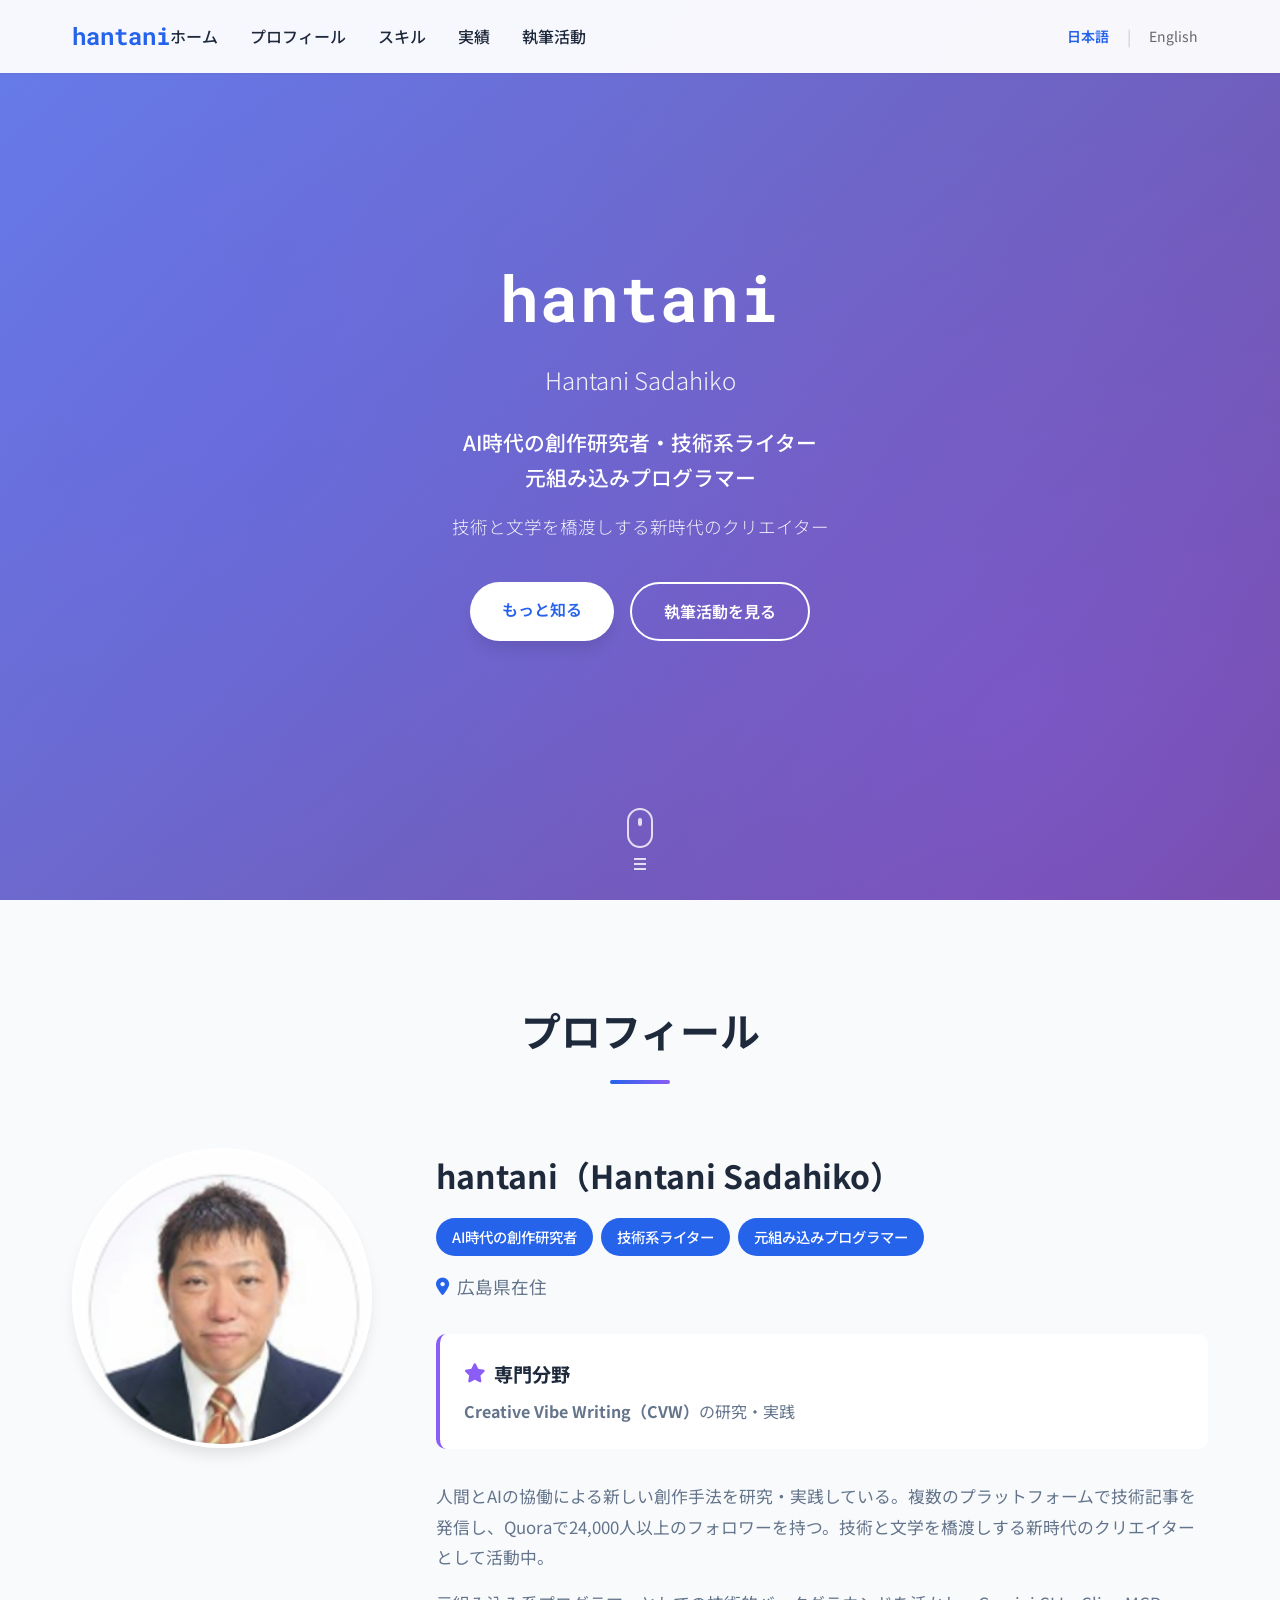
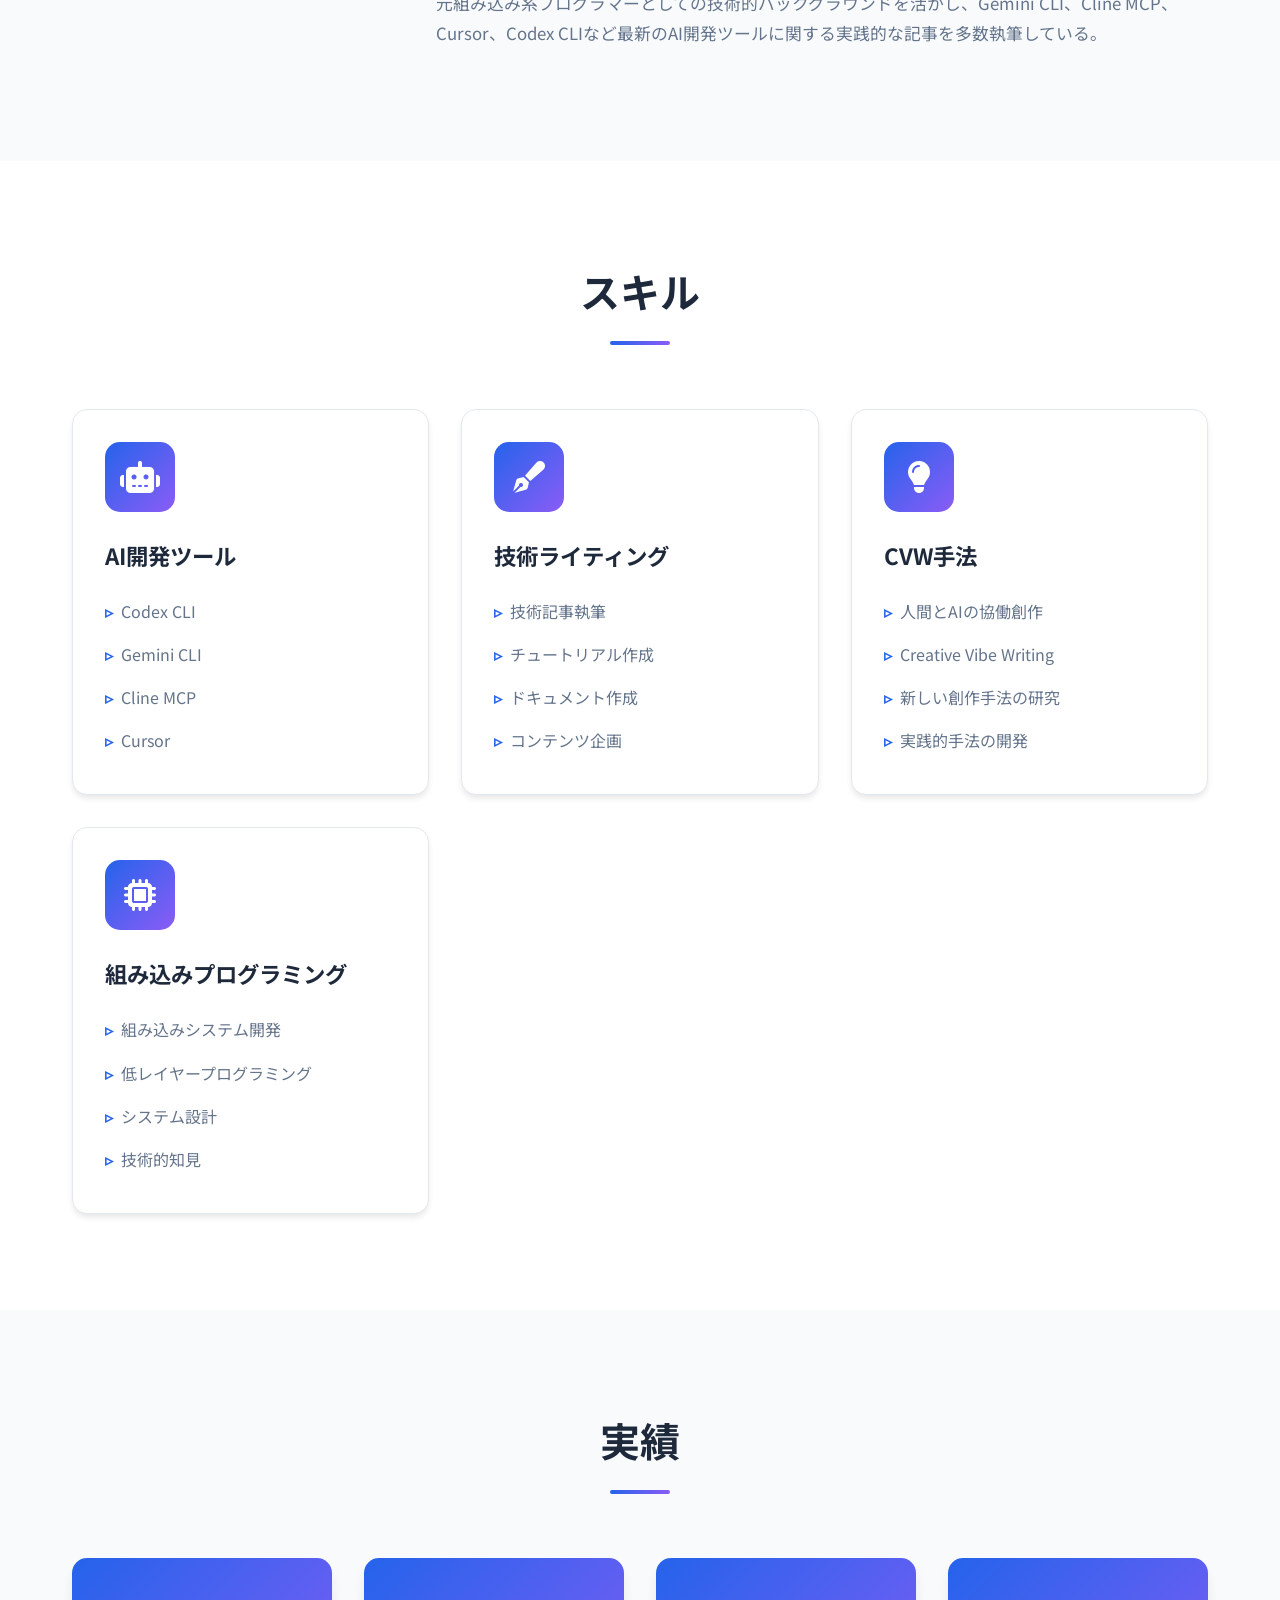
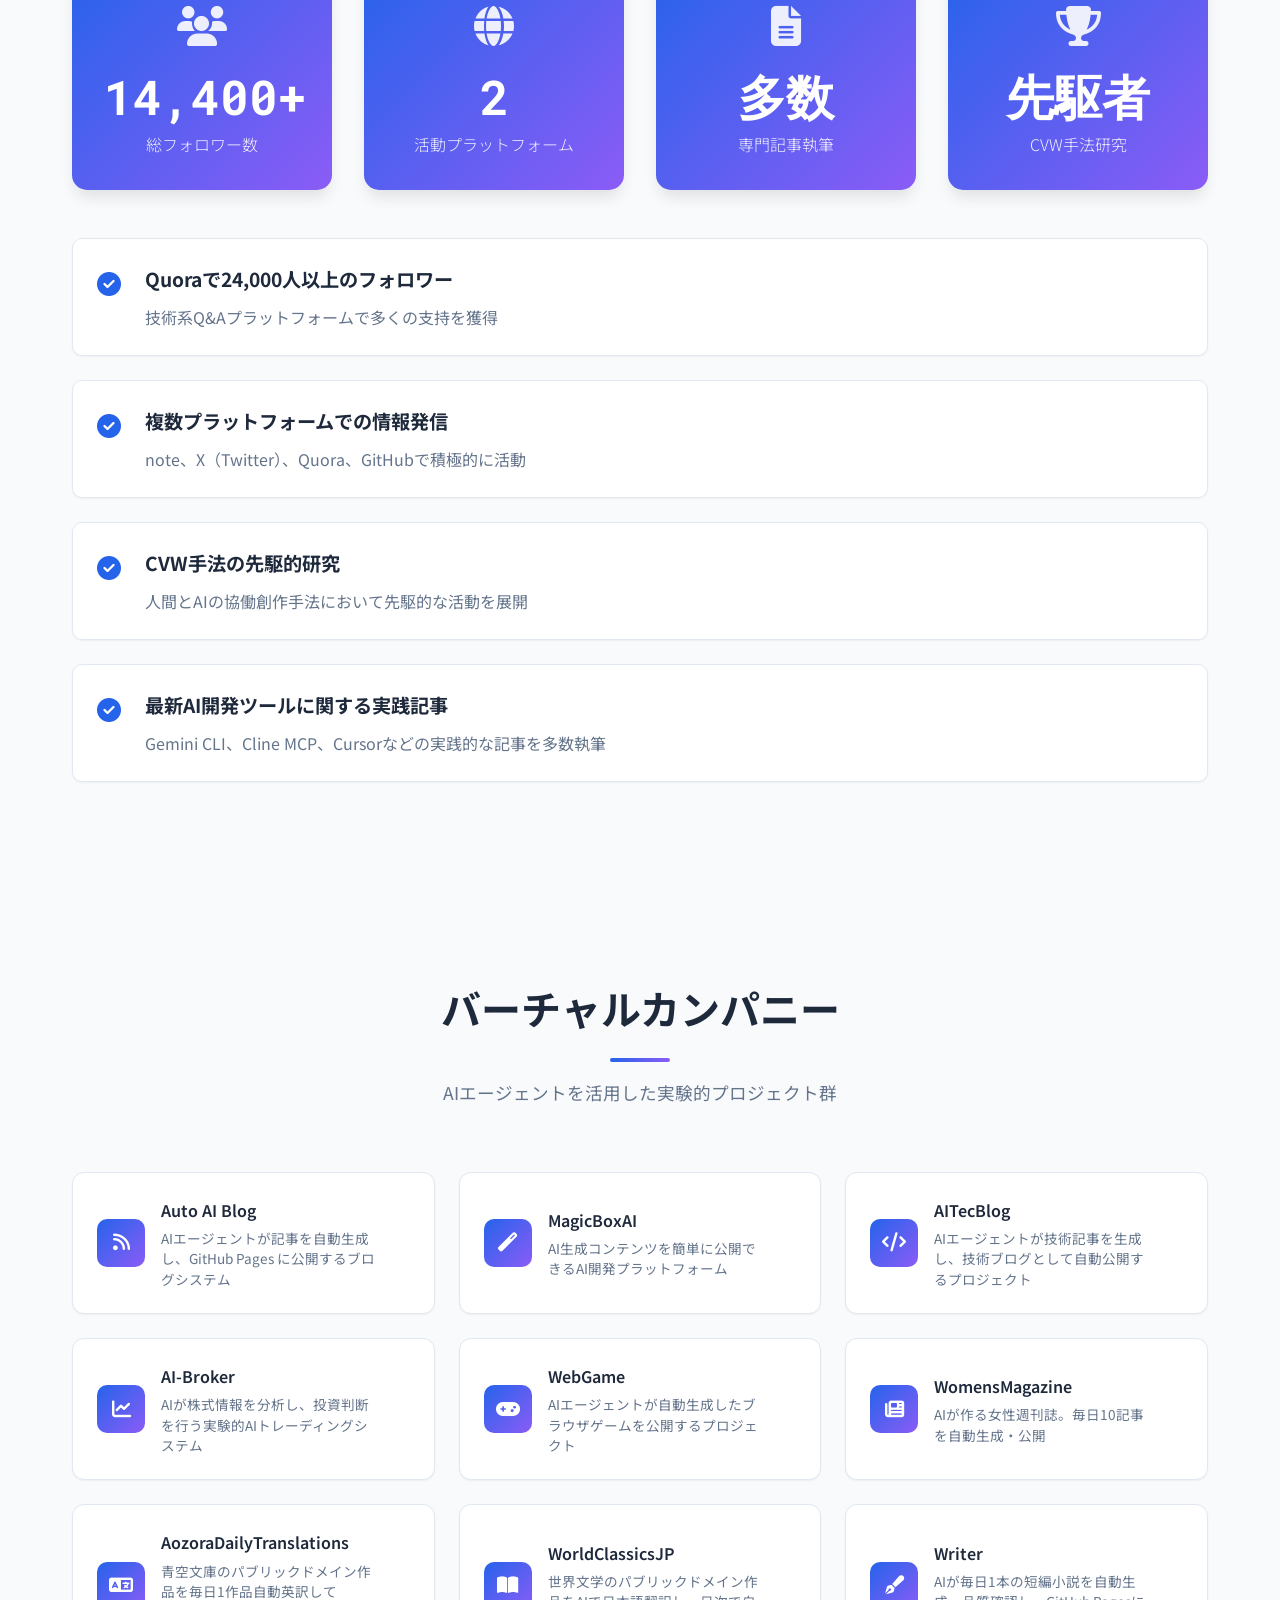
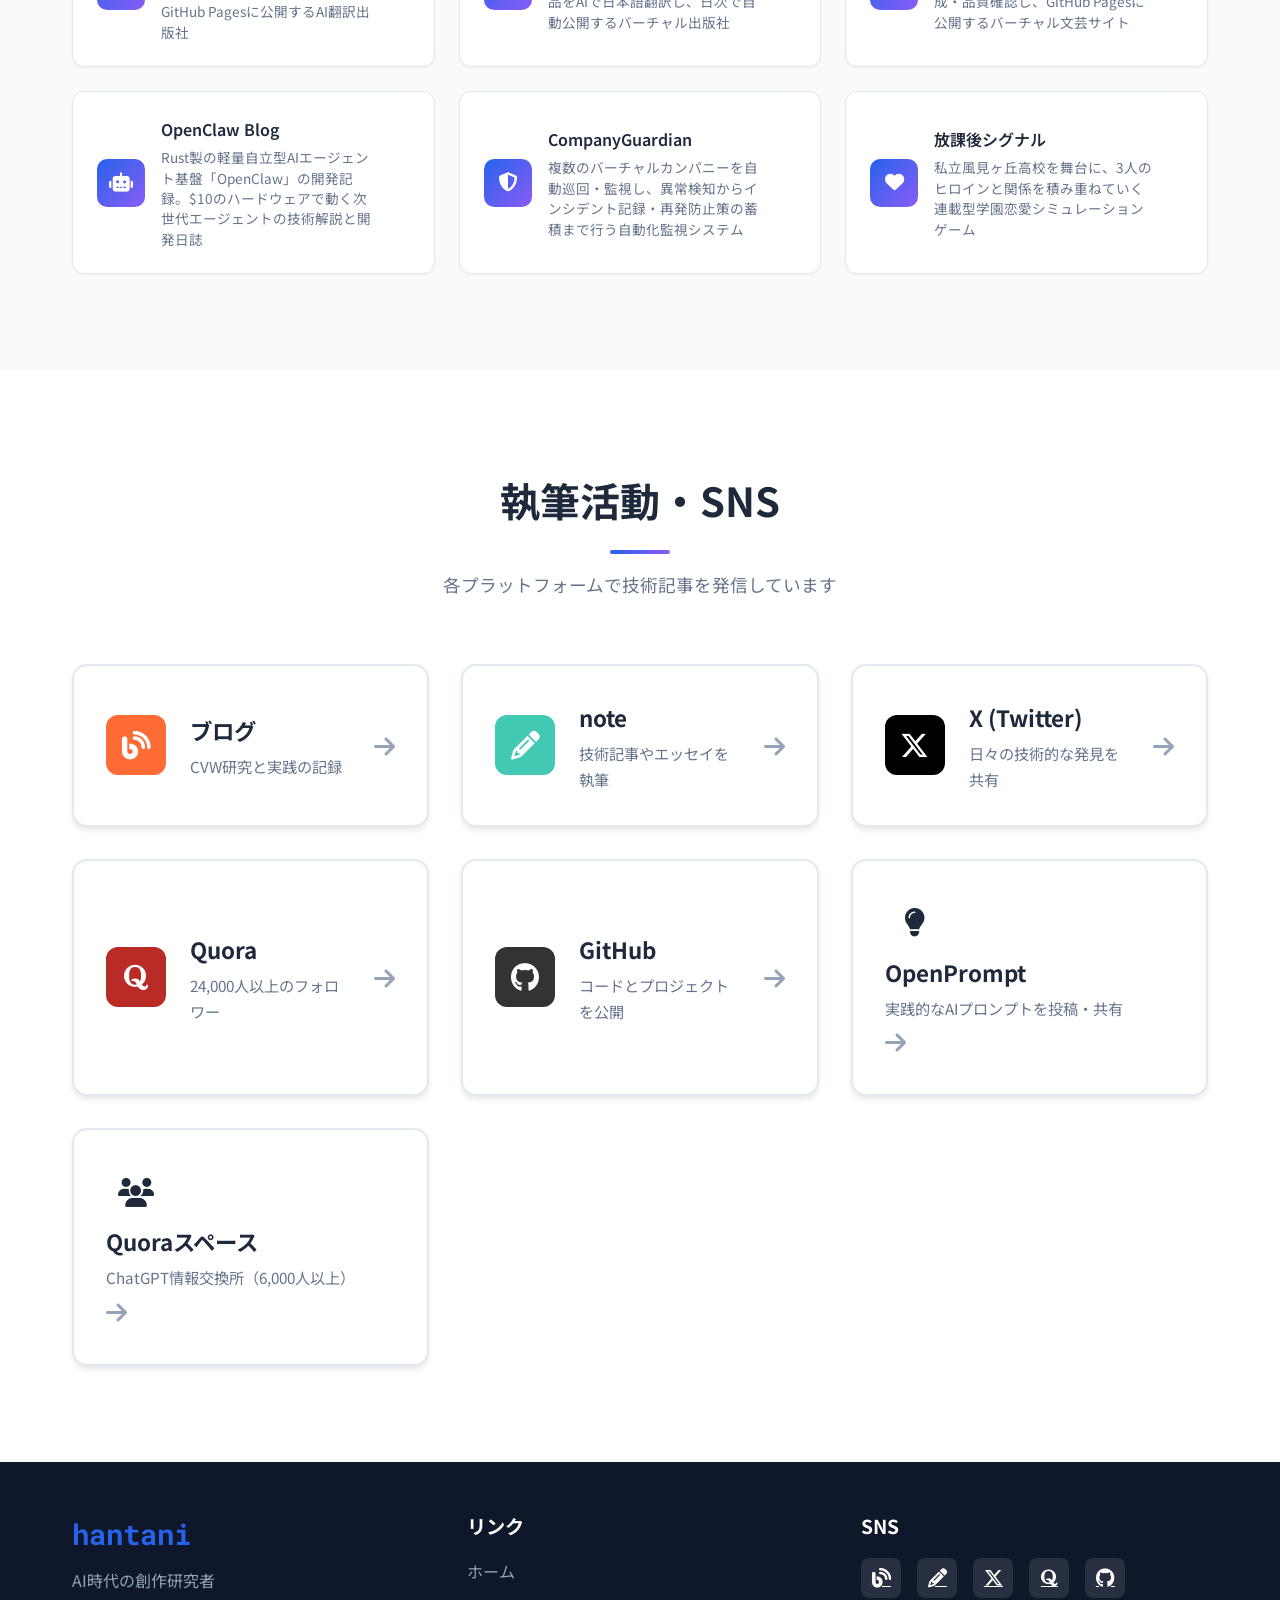
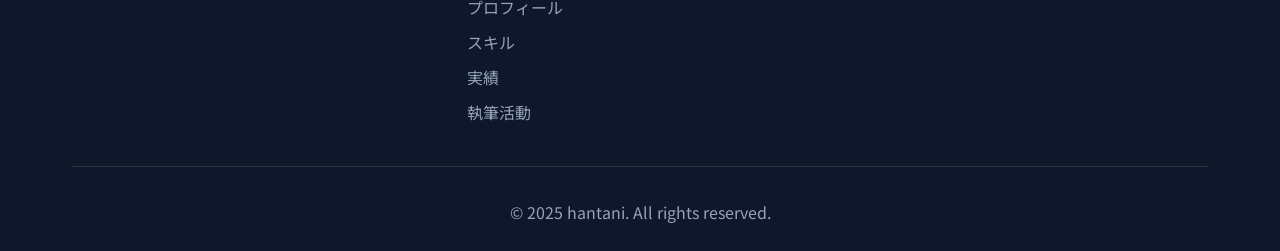
==== index.html @ d10a79e0 "Fix datingSim card: correct title and description to 放課後シグナル - タイトルを「バーチャルカンパニー」→「放課後シグナル」に修正 - 説明文を" ====
<!DOCTYPE html>
<html lang="ja">
<head>
    <meta charset="UTF-8">
    <meta name="viewport" content="width=device-width, initial-scale=1.0">
    <title>hantani - AI時代の創作研究者ポートフォリオ</title>
    <meta name="description" content="AI時代の創作研究者・技術系ライター・元組み込みプログラマーのポートフォリオサイト。CVW（Creative Vibe Writing）研究の先駆者。">
    
    <!-- Google Fonts -->
    <link href="https://fonts.googleapis.com/css2?family=Noto+Sans+JP:wght@300;400;500;600;700&family=Roboto+Mono:wght@400;500&display=swap" rel="stylesheet">
    
    <!-- Font Awesome -->
    <link rel="stylesheet" href="https://cdn.jsdelivr.net/npm/@fortawesome/fontawesome-free@6.4.0/css/all.min.css">

    <!-- Language alternates for SEO -->
    <link rel="alternate" hreflang="ja" href="https://garyohosu.github.io/portfolio/?lang=ja">
    <link rel="alternate" hreflang="en" href="https://garyohosu.github.io/portfolio/?lang=en">
    <link rel="alternate" hreflang="x-default" href="https://garyohosu.github.io/portfolio/">

    <!-- Open Graph tags (will be updated by JavaScript) -->
    <meta property="og:title" content="hantani - AI時代の創作研究者">
    <meta property="og:description" content="AI時代の創作研究者・技術系ライター">
    <meta property="og:type" content="website">
    <meta property="og:url" content="https://garyohosu.github.io/portfolio/">
    <meta property="og:image" content="https://garyohosu.github.io/portfolio/og-image.jpg">

    <!-- Custom CSS -->
    <link rel="stylesheet" href="css/style.css">
</head>
<body>
    <!-- Navigation -->
    <nav id="navbar">
        <div class="container">
            <div class="nav-brand">hantani</div>
            <ul class="nav-menu">
                <li><a href="#home" class="nav-link" data-i18n="nav_home">ホーム</a></li>
                <li><a href="#about" class="nav-link" data-i18n="nav_about">プロフィール</a></li>
                <li><a href="#skills" class="nav-link" data-i18n="nav_skills">スキル</a></li>
                <li><a href="#achievements" class="nav-link" data-i18n="nav_achievements">実績</a></li>
                <li><a href="#social" class="nav-link" data-i18n="nav_social">執筆活動</a></li>
            </ul>
            <!-- Language Toggle -->
            <div class="lang-toggle">
                <button class="lang-btn active" data-lang="ja">日本語</button>
                <span class="lang-separator">|</span>
                <button class="lang-btn" data-lang="en">English</button>
            </div>
            <div class="hamburger">
                <span></span>
                <span></span>
                <span></span>
            </div>
        </div>
    </nav>

    <!-- Hero Section -->
    <section id="home" class="hero">
        <div class="hero-background"></div>
        <div class="container">
            <div class="hero-content">
                <h1 class="hero-title">
                    <span class="hero-name">hantani</span>
                    <span class="hero-subtitle">Hantani Sadahiko</span>
                </h1>
                <p class="hero-description" data-i18n="hero_description">
                    AI時代の創作研究者・技術系ライター<br>
                    元組み込みプログラマー
                </p>
                <div class="hero-tagline" data-i18n="hero_tagline">
                    技術と文学を橋渡しする新時代のクリエイター
                </div>
                <div class="hero-cta">
                    <a href="#about" class="btn btn-primary" data-i18n="hero_btn_primary">もっと知る</a>
                    <a href="#social" class="btn btn-secondary" data-i18n="hero_btn_secondary">執筆活動を見る</a>
                </div>
            </div>
        </div>
        <div class="scroll-indicator">
            <div class="mouse">
                <div class="wheel"></div>
            </div>
            <div class="arrow">
                <span></span>
                <span></span>
                <span></span>
            </div>
        </div>
    </section>

    <!-- Stats Section - English Version Only -->
    <section id="stats" class="stats" data-lang-only="en" style="display: none;">
        <div class="container">
            <div class="stats-grid">
                <div class="stat-box">
                    <div class="stat-icon"><i class="fab fa-quora"></i></div>
                    <div class="stat-number">24,000+</div>
                    <div class="stat-label">Quora Followers</div>
                </div>
                <div class="stat-box">
                    <div class="stat-icon"><i class="fas fa-eye"></i></div>
                    <div class="stat-number">10M+</div>
                    <div class="stat-label">Total Views</div>
                </div>
                <div class="stat-box">
                    <div class="stat-icon"><i class="fas fa-thumbs-up"></i></div>
                    <div class="stat-number">60,000+</div>
                    <div class="stat-label">Total Upvotes</div>
                </div>
                <div class="stat-box">
                    <div class="stat-icon"><i class="fas fa-trophy"></i></div>
                    <div class="stat-number">2.3M</div>
                    <div class="stat-label">Top Answer Views</div>
                </div>
            </div>
        </div>
    </section>

    <!-- About Section -->
    <section id="about" class="about">
        <div class="container">
            <div class="section-header">
                <h2 class="section-title" data-i18n="about_title">プロフィール</h2>
                <div class="section-divider"></div>
            </div>
            <div class="about-content">
                <div class="about-image">
                    <img src="hantani.png" alt="hantani プロフィール画像" class="profile-image">
                </div>
                <div class="about-text">
                    <h3 class="about-name">hantani（Hantani Sadahiko）</h3>
                    <div class="about-role">
                        <span class="role-tag" data-i18n="about_role1">AI時代の創作研究者</span>
                        <span class="role-tag" data-i18n="about_role2">技術系ライター</span>
                        <span class="role-tag" data-i18n="about_role3">元組み込みプログラマー</span>
                    </div>
                    <div class="about-location">
                        <i class="fas fa-map-marker-alt"></i>
                        <span data-i18n="about_location">広島県在住</span>
                    </div>
                    <div class="about-specialty">
                        <h4><i class="fas fa-star"></i> <span data-i18n="about_specialty_title">専門分野</span></h4>
                        <p data-i18n="about_specialty_content"><strong>Creative Vibe Writing（CVW）</strong>の研究・実践</p>
                    </div>
                    <div class="about-description">
                        <p data-i18n="about_desc1">
                            人間とAIの協働による新しい創作手法を研究・実践している。
                            複数のプラットフォームで技術記事を発信し、Quoraで24,000人以上のフォロワーを持つ。
                            技術と文学を橋渡しする新時代のクリエイターとして活動中。
                        </p>
                        <p data-i18n="about_desc2">
                            元組み込み系プログラマーとしての技術的バックグラウンドを活かし、
                            Gemini CLI、Cline MCP、Cursor、Codex CLIなど最新のAI開発ツールに関する
                            実践的な記事を多数執筆している。
                        </p>
                    </div>
                </div>
            </div>
        </div>
    </section>

    <!-- Skills Section -->
    <section id="skills" class="skills">
        <div class="container">
            <div class="section-header">
                <h2 class="section-title" data-i18n="skills_title">スキル</h2>
                <div class="section-divider"></div>
            </div>
            <div class="skills-grid">
                <div class="skill-card">
                    <div class="skill-icon">
                        <i class="fas fa-robot"></i>
                    </div>
                    <h3 class="skill-title" data-i18n="skill1_title">AI開発ツール</h3>
                    <ul class="skill-list">
                        <li data-i18n="skill1_item1">Codex CLI</li>
                        <li data-i18n="skill1_item2">Gemini CLI</li>
                        <li data-i18n="skill1_item3">Cline MCP</li>
                        <li data-i18n="skill1_item4">Cursor</li>
                    </ul>
                </div>
                <div class="skill-card">
                    <div class="skill-icon">
                        <i class="fas fa-pen-fancy"></i>
                    </div>
                    <h3 class="skill-title" data-i18n="skill2_title">技術ライティング</h3>
                    <ul class="skill-list">
                        <li data-i18n="skill2_item1">技術記事執筆</li>
                        <li data-i18n="skill2_item2">チュートリアル作成</li>
                        <li data-i18n="skill2_item3">ドキュメント作成</li>
                        <li data-i18n="skill2_item4">コンテンツ企画</li>
                    </ul>
                </div>
                <div class="skill-card">
                    <div class="skill-icon">
                        <i class="fas fa-lightbulb"></i>
                    </div>
                    <h3 class="skill-title" data-i18n="skill3_title">CVW手法</h3>
                    <ul class="skill-list">
                        <li data-i18n="skill3_item1">人間とAIの協働創作</li>
                        <li data-i18n="skill3_item2">Creative Vibe Writing</li>
                        <li data-i18n="skill3_item3">新しい創作手法の研究</li>
                        <li data-i18n="skill3_item4">実践的手法の開発</li>
                    </ul>
                </div>
                <div class="skill-card">
                    <div class="skill-icon">
                        <i class="fas fa-microchip"></i>
                    </div>
                    <h3 class="skill-title" data-i18n="skill4_title">組み込みプログラミング</h3>
                    <ul class="skill-list">
                        <li data-i18n="skill4_item1">組み込みシステム開発</li>
                        <li data-i18n="skill4_item2">低レイヤープログラミング</li>
                        <li data-i18n="skill4_item3">システム設計</li>
                        <li data-i18n="skill4_item4">技術的知見</li>
                    </ul>
                </div>
            </div>
        </div>
    </section>

    <!-- Achievements Section - Japanese Version Only -->
    <section id="achievements" class="achievements" data-lang-only="ja">
        <div class="container">
            <div class="section-header">
                <h2 class="section-title" data-i18n="achievements_title">実績</h2>
                <div class="section-divider"></div>
            </div>
            <div class="achievements-content">
                <div class="achievement-stats">
                    <div class="stat-card">
                        <div class="stat-icon">
                            <i class="fas fa-users"></i>
                        </div>
                        <div class="stat-number">24,000+</div>
                        <div class="stat-label">総フォロワー数</div>
                    </div>
                    <div class="stat-card">
                        <div class="stat-icon">
                            <i class="fas fa-globe"></i>
                        </div>
                        <div class="stat-number">4</div>
                        <div class="stat-label">活動プラットフォーム</div>
                    </div>
                    <div class="stat-card">
                        <div class="stat-icon">
                            <i class="fas fa-file-alt"></i>
                        </div>
                        <div class="stat-number">多数</div>
                        <div class="stat-label">専門記事執筆</div>
                    </div>
                    <div class="stat-card">
                        <div class="stat-icon">
                            <i class="fas fa-trophy"></i>
                        </div>
                        <div class="stat-number">先駆者</div>
                        <div class="stat-label">CVW手法研究</div>
                    </div>
                </div>
                <div class="achievement-details">
                    <div class="achievement-item">
                        <div class="achievement-icon">
                            <i class="fas fa-check-circle"></i>
                        </div>
                        <div class="achievement-text">
                            <h4>Quoraで24,000人以上のフォロワー</h4>
                            <p>技術系Q&Aプラットフォームで多くの支持を獲得</p>
                        </div>
                    </div>
                    <div class="achievement-item">
                        <div class="achievement-icon">
                            <i class="fas fa-check-circle"></i>
                        </div>
                        <div class="achievement-text">
                            <h4>複数プラットフォームでの情報発信</h4>
                            <p>note、X（Twitter）、Quora、GitHubで積極的に活動</p>
                        </div>
                    </div>
                    <div class="achievement-item">
                        <div class="achievement-icon">
                            <i class="fas fa-check-circle"></i>
                        </div>
                        <div class="achievement-text">
                            <h4>CVW手法の先駆的研究</h4>
                            <p>人間とAIの協働創作手法において先駆的な活動を展開</p>
                        </div>
                    </div>
                    <div class="achievement-item">
                        <div class="achievement-icon">
                            <i class="fas fa-check-circle"></i>
                        </div>
                        <div class="achievement-text">
                            <h4>最新AI開発ツールに関する実践記事</h4>
                            <p>Gemini CLI、Cline MCP、Cursorなどの実践的な記事を多数執筆</p>
                        </div>
                    </div>
                </div>
            </div>
        </div>
    </section>

    <!-- Virtual Companies Section - Japanese Version Only -->
    <section id="virtual-companies" class="virtual-companies" data-lang-only="ja">
        <div class="container">
            <div class="section-header">
                <h2 class="section-title">バーチャルカンパニー</h2>
                <div class="section-divider"></div>
                <p class="section-description">AIエージェントを活用した実験的プロジェクト群</p>
            </div>
            <div class="vc-grid">
                <a href="https://garyohosu.github.io/auto-ai-blog/" target="_blank" rel="noopener noreferrer" class="vc-card">
                    <div class="vc-icon"><i class="fas fa-rss"></i></div>
                    <div class="vc-content">
                        <h3>Auto AI Blog</h3>
                        <p>AIエージェントが記事を自動生成し、GitHub Pages に公開するブログシステム</p>
                    </div>
                    <div class="vc-arrow"><i class="fas fa-arrow-right"></i></div>
                </a>
                <a href="https://garyo.sakura.ne.jp/magicboxai/" target="_blank" rel="noopener noreferrer" class="vc-card">
                    <div class="vc-icon"><i class="fas fa-magic"></i></div>
                    <div class="vc-content">
                        <h3>MagicBoxAI</h3>
                        <p>AI生成コンテンツを簡単に公開できるAI開発プラットフォーム</p>
                    </div>
                    <div class="vc-arrow"><i class="fas fa-arrow-right"></i></div>
                </a>
                <a href="https://garyohosu.github.io/AITecBlog/" target="_blank" rel="noopener noreferrer" class="vc-card">
                    <div class="vc-icon"><i class="fas fa-code"></i></div>
                    <div class="vc-content">
                        <h3>AITecBlog</h3>
                        <p>AIエージェントが技術記事を生成し、技術ブログとして自動公開するプロジェクト</p>
                    </div>
                    <div class="vc-arrow"><i class="fas fa-arrow-right"></i></div>
                </a>
                <a href="https://garyohosu.github.io/ai-broker/" target="_blank" rel="noopener noreferrer" class="vc-card">
                    <div class="vc-icon"><i class="fas fa-chart-line"></i></div>
                    <div class="vc-content">
                        <h3>AI-Broker</h3>
                        <p>AIが株式情報を分析し、投資判断を行う実験的AIトレーディングシステム</p>
                    </div>
                    <div class="vc-arrow"><i class="fas fa-arrow-right"></i></div>
                </a>
                <a href="https://garyohosu.github.io/webgame/" target="_blank" rel="noopener noreferrer" class="vc-card">
                    <div class="vc-icon"><i class="fas fa-gamepad"></i></div>
                    <div class="vc-content">
                        <h3>WebGame</h3>
                        <p>AIエージェントが自動生成したブラウザゲームを公開するプロジェクト</p>
                    </div>
                    <div class="vc-arrow"><i class="fas fa-arrow-right"></i></div>
                </a>
                <a href="https://garyohosu.github.io/WomensMagazine/" target="_blank" rel="noopener noreferrer" class="vc-card">
                    <div class="vc-icon"><i class="fas fa-newspaper"></i></div>
                    <div class="vc-content">
                        <h3>WomensMagazine</h3>
                        <p>AIが作る女性週刊誌。毎日10記事を自動生成・公開</p>
                    </div>
                    <div class="vc-arrow"><i class="fas fa-arrow-right"></i></div>
                </a>
                <a href="https://garyohosu.github.io/AozoraDailyTranslations/" target="_blank" rel="noopener noreferrer" class="vc-card">
                    <div class="vc-icon"><i class="fas fa-language"></i></div>
                    <div class="vc-content">
                        <h3>AozoraDailyTranslations</h3>
                        <p>青空文庫のパブリックドメイン作品を毎日1作品自動英訳してGitHub Pagesに公開するAI翻訳出版社</p>
                    </div>
                    <div class="vc-arrow"><i class="fas fa-arrow-right"></i></div>
                </a>
                <a href="https://garyohosu.github.io/WorldClassicsJP/" target="_blank" rel="noopener noreferrer" class="vc-card">
                    <div class="vc-icon"><i class="fas fa-book-open"></i></div>
                    <div class="vc-content">
                        <h3>WorldClassicsJP</h3>
                        <p>世界文学のパブリックドメイン作品をAIで日本語翻訳し、日次で自動公開するバーチャル出版社</p>
                    </div>
                    <div class="vc-arrow"><i class="fas fa-arrow-right"></i></div>
                </a>
                <a href="https://garyohosu.github.io/writer/" target="_blank" rel="noopener noreferrer" class="vc-card">
                    <div class="vc-icon"><i class="fas fa-pen-fancy"></i></div>
                    <div class="vc-content">
                        <h3>Writer</h3>
                        <p>AIが毎日1本の短編小説を自動生成・品質確認し、GitHub Pagesに公開するバーチャル文芸サイト</p>
                    </div>
                    <div class="vc-arrow"><i class="fas fa-arrow-right"></i></div>
                </a>
                <a href="https://garyohosu.github.io/OpenClawBlog/" target="_blank" rel="noopener noreferrer" class="vc-card">
                    <div class="vc-icon"><i class="fas fa-robot"></i></div>
                    <div class="vc-content">
                        <h3>OpenClaw Blog</h3>
                        <p>Rust製の軽量自立型AIエージェント基盤「OpenClaw」の開発記録。$10のハードウェアで動く次世代エージェントの技術解説と開発日誌</p>
                    </div>
                    <div class="vc-arrow"><i class="fas fa-arrow-right"></i></div>
                </a>
                <a href="https://garyohosu.github.io/CompanyGuardian/" target="_blank" rel="noopener noreferrer" class="vc-card">
                    <div class="vc-icon"><i class="fas fa-shield-alt"></i></div>
                    <div class="vc-content">
                        <h3>CompanyGuardian</h3>
                        <p>複数のバーチャルカンパニーを自動巡回・監視し、異常検知からインシデント記録・再発防止策の蓄積まで行う自動化監視システム</p>
                    </div>
                    <div class="vc-arrow"><i class="fas fa-arrow-right"></i></div>
                </a>
                <a href="https://garyohosu.github.io/datingSim/" target="_blank" rel="noopener noreferrer" class="vc-card">
                    <div class="vc-icon"><i class="fas fa-heart"></i></div>
                    <div class="vc-content">
                        <h3>放課後シグナル</h3>
                        <p>私立風見ヶ丘高校を舞台に、3人のヒロインと関係を積み重ねていく連載型学園恋愛シミュレーションゲーム</p>
                    </div>
                    <div class="vc-arrow"><i class="fas fa-arrow-right"></i></div>
                </a>
            </div>
        </div>
    </section>

    <!-- Featured Quora Answers - English Version Only -->
    <section id="quora-answers" class="quora-answers" data-lang-only="en" style="display: none;">
        <div class="container">
            <div class="section-header">
                <h2 class="section-title" data-i18n="achievements_title">Featured Quora Answers</h2>
                <div class="section-divider"></div>
                <p class="section-description">Top 15 answers by views and engagement</p>
            </div>
            <div id="quora-answers-container">
                <!-- Will be populated by JavaScript -->
            </div>
        </div>
    </section>

    <!-- Social Links Section -->
    <section id="social" class="social">
        <div class="container">
            <div class="section-header">
                <h2 class="section-title" data-i18n="social_title">執筆活動・SNS</h2>
                <div class="section-divider"></div>
                <p class="section-description" data-i18n="social_desc">各プラットフォームで技術記事を発信しています</p>
            </div>
            <div class="social-links">
                <a href="https://garyohosu.github.io/" target="_blank" rel="noopener noreferrer" class="social-card blog">
                    <div class="social-icon">
                        <i class="fas fa-blog"></i>
                    </div>
                    <div class="social-content">
                        <h3 data-i18n="social_blog_title">ブログ</h3>
                        <p data-i18n="social_blog_desc">CVW研究と実践の記録</p>
                    </div>
                    <div class="social-arrow">
                        <i class="fas fa-arrow-right"></i>
                    </div>
                </a>
                <a href="https://note.com/hantani" target="_blank" rel="noopener noreferrer" class="social-card note">
                    <div class="social-icon">
                        <i class="fas fa-pencil-alt"></i>
                    </div>
                    <div class="social-content">
                        <h3 data-i18n="social_note_title">note</h3>
                        <p data-i18n="social_note_desc">技術記事やエッセイを執筆</p>
                    </div>
                    <div class="social-arrow">
                        <i class="fas fa-arrow-right"></i>
                    </div>
                </a>
                <a href="https://x.com/garyo" target="_blank" rel="noopener noreferrer" class="social-card twitter">
                    <div class="social-icon">
                        <i class="fab fa-x-twitter"></i>
                    </div>
                    <div class="social-content">
                        <h3 data-i18n="social_x_title">X (Twitter)</h3>
                        <p data-i18n="social_x_desc">日々の技術的な発見を共有</p>
                    </div>
                    <div class="social-arrow">
                        <i class="fas fa-arrow-right"></i>
                    </div>
                </a>
                <a href="https://www.quora.com/profile/Hantani-Sadahiko" target="_blank" rel="noopener noreferrer" class="social-card quora">
                    <div class="social-icon">
                        <i class="fab fa-quora"></i>
                    </div>
                    <div class="social-content">
                        <h3 data-i18n="social_quora_title">Quora</h3>
                        <p data-i18n="social_quora_desc">24,000人以上のフォロワー</p>
                    </div>
                    <div class="social-arrow">
                        <i class="fas fa-arrow-right"></i>
                    </div>
                </a>
                <a href="https://github.com/garyohosu" target="_blank" rel="noopener noreferrer" class="social-card github">
                    <div class="social-icon">
                        <i class="fab fa-github"></i>
                    </div>
                    <div class="social-content">
                        <h3 data-i18n="social_github_title">GitHub</h3>
                        <p data-i18n="social_github_desc">コードとプロジェクトを公開</p>
                    </div>
                    <div class="social-arrow">
                        <i class="fas fa-arrow-right"></i>
                    </div>
                </a>
                <a href="https://openprompt.jp/profile/garyo" target="_blank" rel="noopener noreferrer" class="social-card openprompt" data-lang-only="ja">
                    <div class="social-icon">
                        <i class="fas fa-lightbulb"></i>
                    </div>
                    <div class="social-content">
                        <h3>OpenPrompt</h3>
                        <p>実践的なAIプロンプトを投稿・共有</p>
                    </div>
                    <div class="social-arrow">
                        <i class="fas fa-arrow-right"></i>
                    </div>
                </a>
                <a href="https://chatgpt-information.quora.com/" target="_blank" rel="noopener noreferrer" class="social-card quora-space" data-lang-only="ja">
                    <div class="social-icon">
                        <i class="fas fa-users"></i>
                    </div>
                    <div class="social-content">
                        <h3>Quoraスペース</h3>
                        <p>ChatGPT情報交換所（6,000人以上）</p>
                    </div>
                    <div class="social-arrow">
                        <i class="fas fa-arrow-right"></i>
                    </div>
                </a>
            </div>
        </div>
    </section>

    <!-- Footer -->
    <footer class="footer">
        <div class="container">
            <div class="footer-content">
                <div class="footer-brand">
                    <h3>hantani</h3>
                    <p>AI時代の創作研究者</p>
                </div>
                <div class="footer-links">
                    <h4>リンク</h4>
                    <ul>
                        <li><a href="#home">ホーム</a></li>
                        <li><a href="#about">プロフィール</a></li>
                        <li><a href="#skills">スキル</a></li>
                        <li><a href="#achievements">実績</a></li>
                        <li><a href="#social">執筆活動</a></li>
                    </ul>
                </div>
                <div class="footer-social">
                    <h4>SNS</h4>
                    <div class="footer-social-icons">
                        <a href="https://garyohosu.github.io/" target="_blank" rel="noopener noreferrer" title="ブログ">
                            <i class="fas fa-blog"></i>
                        </a>
                        <a href="https://note.com/hantani" target="_blank" rel="noopener noreferrer" title="note">
                            <i class="fas fa-pencil-alt"></i>
                        </a>
                        <a href="https://x.com/garyo" target="_blank" rel="noopener noreferrer" title="X (Twitter)">
                            <i class="fab fa-x-twitter"></i>
                        </a>
                        <a href="https://www.quora.com/profile/Hantani-Sadahiko" target="_blank" rel="noopener noreferrer" title="Quora">
                            <i class="fab fa-quora"></i>
                        </a>
                        <a href="https://github.com/garyohosu" target="_blank" rel="noopener noreferrer" title="GitHub">
                            <i class="fab fa-github"></i>
                        </a>
                    </div>
                </div>
            </div>
            <div class="footer-bottom">
                <p>&copy; 2025 hantani. All rights reserved.</p>
            </div>
        </div>
    </footer>

    <!-- JavaScript -->
    <script src="js/main.js"></script>
</body>
</html>
---- css/style.css ----
/* ========================================
   グローバル設定
======================================== */

:root {
    /* カラーパレット */
    --primary-color: #2563eb;
    --primary-dark: #1e40af;
    --secondary-color: #0891b2;
    --accent-color: #8b5cf6;
    --text-primary: #1e293b;
    --text-secondary: #64748b;
    --text-light: #94a3b8;
    --bg-primary: #ffffff;
    --bg-secondary: #f8fafc;
    --bg-dark: #0f172a;
    --border-color: #e2e8f0;
    --shadow-sm: 0 1px 2px 0 rgba(0, 0, 0, 0.05);
    --shadow-md: 0 4px 6px -1px rgba(0, 0, 0, 0.1);
    --shadow-lg: 0 10px 15px -3px rgba(0, 0, 0, 0.1);
    --shadow-xl: 0 20px 25px -5px rgba(0, 0, 0, 0.1);
    
    /* タイポグラフィ */
    --font-primary: 'Noto Sans JP', sans-serif;
    --font-mono: 'Roboto Mono', monospace;
    
    /* トランジション */
    --transition-fast: 0.2s ease;
    --transition-normal: 0.3s ease;
    --transition-slow: 0.5s ease;
}

* {
    margin: 0;
    padding: 0;
    box-sizing: border-box;
}

html {
    scroll-behavior: smooth;
}

body {
    font-family: var(--font-primary);
    color: var(--text-primary);
    background-color: var(--bg-primary);
    line-height: 1.7;
    overflow-x: hidden;
}

.container {
    max-width: 1200px;
    margin: 0 auto;
    padding: 0 2rem;
}

/* ========================================
   ナビゲーション
======================================== */

#navbar {
    position: fixed;
    top: 0;
    left: 0;
    right: 0;
    background-color: rgba(255, 255, 255, 0.95);
    backdrop-filter: blur(10px);
    box-shadow: var(--shadow-sm);
    z-index: 1000;
    transition: var(--transition-normal);
}

#navbar.scrolled {
    box-shadow: var(--shadow-md);
}

#navbar .container {
    display: flex;
    justify-content: space-between;
    align-items: center;
    padding: 1rem 2rem;
}

.nav-brand {
    font-size: 1.5rem;
    font-weight: 700;
    color: var(--primary-color);
    font-family: var(--font-mono);
}

.nav-menu {
    display: flex;
    list-style: none;
    gap: 2rem;
}

.nav-link {
    color: var(--text-primary);
    text-decoration: none;
    font-weight: 500;
    transition: var(--transition-fast);
    position: relative;
}

.nav-link::after {
    content: '';
    position: absolute;
    bottom: -5px;
    left: 0;
    width: 0;
    height: 2px;
    background-color: var(--primary-color);
    transition: var(--transition-fast);
}

.nav-link:hover {
    color: var(--primary-color);
}

.nav-link:hover::after {
    width: 100%;
}

.hamburger {
    display: none;
    flex-direction: column;
    cursor: pointer;
    gap: 5px;
}

.hamburger span {
    width: 25px;
    height: 3px;
    background-color: var(--text-primary);
    border-radius: 3px;
    transition: var(--transition-fast);
}

/* ========================================
   ヒーローセクション
======================================== */

.hero {
    position: relative;
    min-height: 100vh;
    display: flex;
    align-items: center;
    justify-content: center;
    overflow: hidden;
    background: linear-gradient(135deg, #667eea 0%, #764ba2 100%);
    padding-top: 80px;
}

.hero-background {
    position: absolute;
    top: 0;
    left: 0;
    right: 0;
    bottom: 0;
    background: 
        radial-gradient(circle at 20% 50%, rgba(99, 102, 241, 0.3) 0%, transparent 50%),
        radial-gradient(circle at 80% 80%, rgba(139, 92, 246, 0.3) 0%, transparent 50%);
    animation: gradientMove 15s ease infinite;
}

@keyframes gradientMove {
    0%, 100% { opacity: 1; }
    50% { opacity: 0.8; }
}

.hero-content {
    position: relative;
    z-index: 1;
    text-align: center;
    color: white;
    animation: fadeInUp 1s ease;
}

@keyframes fadeInUp {
    from {
        opacity: 0;
        transform: translateY(30px);
    }
    to {
        opacity: 1;
        transform: translateY(0);
    }
}

.hero-title {
    display: flex;
    flex-direction: column;
    gap: 0.5rem;
    margin-bottom: 1.5rem;
}

.hero-name {
    font-size: 4rem;
    font-weight: 700;
    font-family: var(--font-mono);
    letter-spacing: 2px;
}

.hero-subtitle {
    font-size: 1.5rem;
    font-weight: 300;
    opacity: 0.9;
}

.hero-description {
    font-size: 1.3rem;
    margin-bottom: 1rem;
    font-weight: 500;
}

.hero-tagline {
    font-size: 1.1rem;
    margin-bottom: 2.5rem;
    opacity: 0.9;
    font-weight: 300;
}

.hero-cta {
    display: flex;
    gap: 1rem;
    justify-content: center;
    flex-wrap: wrap;
}

.btn {
    padding: 0.875rem 2rem;
    border-radius: 50px;
    text-decoration: none;
    font-weight: 600;
    transition: var(--transition-normal);
    display: inline-block;
    cursor: pointer;
}

.btn-primary {
    background-color: white;
    color: var(--primary-color);
    box-shadow: var(--shadow-lg);
}

.btn-primary:hover {
    transform: translateY(-2px);
    box-shadow: var(--shadow-xl);
}

.btn-secondary {
    background-color: transparent;
    color: white;
    border: 2px solid white;
}

.btn-secondary:hover {
    background-color: white;
    color: var(--primary-color);
    transform: translateY(-2px);
}

.scroll-indicator {
    position: absolute;
    bottom: 30px;
    left: 50%;
    transform: translateX(-50%);
    display: flex;
    flex-direction: column;
    align-items: center;
    gap: 10px;
    animation: bounce 2s infinite;
}

@keyframes bounce {
    0%, 20%, 50%, 80%, 100% {
        transform: translateX(-50%) translateY(0);
    }
    40% {
        transform: translateX(-50%) translateY(-10px);
    }
    60% {
        transform: translateX(-50%) translateY(-5px);
    }
}

.mouse {
    width: 26px;
    height: 40px;
    border: 2px solid rgba(255, 255, 255, 0.8);
    border-radius: 15px;
    position: relative;
}

.wheel {
    width: 4px;
    height: 8px;
    background-color: rgba(255, 255, 255, 0.8);
    border-radius: 2px;
    position: absolute;
    top: 8px;
    left: 50%;
    transform: translateX(-50%);
    animation: scroll 1.5s infinite;
}

@keyframes scroll {
    0% {
        opacity: 1;
        transform: translateX(-50%) translateY(0);
    }
    100% {
        opacity: 0;
        transform: translateX(-50%) translateY(12px);
    }
}

.arrow {
    display: flex;
    flex-direction: column;
    gap: 3px;
}

.arrow span {
    width: 12px;
    height: 2px;
    background-color: rgba(255, 255, 255, 0.8);
}

/* ========================================
   セクション共通スタイル
======================================== */

section {
    padding: 6rem 0;
}

.section-header {
    text-align: center;
    margin-bottom: 4rem;
}

.section-title {
    font-size: 2.5rem;
    font-weight: 700;
    color: var(--text-primary);
    margin-bottom: 1rem;
}

.section-divider {
    width: 60px;
    height: 4px;
    background: linear-gradient(90deg, var(--primary-color), var(--accent-color));
    margin: 0 auto 1rem;
    border-radius: 2px;
}

.section-description {
    font-size: 1.1rem;
    color: var(--text-secondary);
    max-width: 600px;
    margin: 0 auto;
}

/* ========================================
   Aboutセクション
======================================== */

.about {
    background-color: var(--bg-secondary);
}

.about-content {
    display: grid;
    grid-template-columns: 300px 1fr;
    gap: 4rem;
    align-items: start;
}

.about-image {
    position: sticky;
    top: 100px;
}

.profile-image {
    width: 100%;
    aspect-ratio: 1;
    border-radius: 50%;
    object-fit: cover;
    box-shadow: var(--shadow-lg);
    border: 4px solid white;
}

.image-placeholder {
    width: 100%;
    aspect-ratio: 1;
    background: linear-gradient(135deg, var(--primary-color), var(--accent-color));
    border-radius: 20px;
    display: flex;
    align-items: center;
    justify-content: center;
    box-shadow: var(--shadow-lg);
}

.image-placeholder i {
    font-size: 8rem;
    color: white;
    opacity: 0.8;
}

.about-name {
    font-size: 2rem;
    margin-bottom: 1rem;
    color: var(--text-primary);
}

.about-role {
    display: flex;
    flex-wrap: wrap;
    gap: 0.5rem;
    margin-bottom: 1rem;
}

.role-tag {
    background-color: var(--primary-color);
    color: white;
    padding: 0.4rem 1rem;
    border-radius: 20px;
    font-size: 0.9rem;
    font-weight: 500;
}

.about-location {
    display: flex;
    align-items: center;
    gap: 0.5rem;
    color: var(--text-secondary);
    margin-bottom: 2rem;
    font-size: 1.1rem;
}

.about-location i {
    color: var(--primary-color);
}

.about-specialty {
    background-color: var(--bg-primary);
    padding: 1.5rem;
    border-radius: 10px;
    margin-bottom: 2rem;
    border-left: 4px solid var(--accent-color);
}

.about-specialty h4 {
    display: flex;
    align-items: center;
    gap: 0.5rem;
    font-size: 1.2rem;
    margin-bottom: 0.5rem;
    color: var(--text-primary);
}

.about-specialty h4 i {
    color: var(--accent-color);
}

.about-specialty p {
    color: var(--text-secondary);
}

.about-description p {
    margin-bottom: 1rem;
    color: var(--text-secondary);
    font-size: 1.05rem;
    line-height: 1.8;
}

/* ========================================
   Skillsセクション
======================================== */

.skills-grid {
    display: grid;
    grid-template-columns: repeat(auto-fit, minmax(280px, 1fr));
    gap: 2rem;
}

.skill-card {
    background-color: var(--bg-primary);
    padding: 2rem;
    border-radius: 15px;
    box-shadow: var(--shadow-md);
    transition: var(--transition-normal);
    border: 1px solid var(--border-color);
}

.skill-card:hover {
    transform: translateY(-5px);
    box-shadow: var(--shadow-xl);
}

.skill-icon {
    width: 70px;
    height: 70px;
    background: linear-gradient(135deg, var(--primary-color), var(--accent-color));
    border-radius: 15px;
    display: flex;
    align-items: center;
    justify-content: center;
    margin-bottom: 1.5rem;
}

.skill-icon i {
    font-size: 2rem;
    color: white;
}

.skill-title {
    font-size: 1.4rem;
    margin-bottom: 1rem;
    color: var(--text-primary);
}

.skill-list {
    list-style: none;
}

.skill-list li {
    padding: 0.5rem 0;
    color: var(--text-secondary);
    display: flex;
    align-items: center;
    gap: 0.5rem;
}

.skill-list li::before {
    content: '▹';
    color: var(--primary-color);
    font-weight: bold;
}

/* ========================================
   Achievementsセクション
======================================== */

.achievements {
    background-color: var(--bg-secondary);
}

.achievements-content {
    display: grid;
    gap: 3rem;
}

.achievement-stats {
    display: grid;
    grid-template-columns: repeat(auto-fit, minmax(200px, 1fr));
    gap: 2rem;
}

.stat-card {
    background: linear-gradient(135deg, var(--primary-color), var(--accent-color));
    padding: 2rem;
    border-radius: 15px;
    text-align: center;
    color: white;
    box-shadow: var(--shadow-lg);
    transition: var(--transition-normal);
}

.stat-card:hover {
    transform: translateY(-5px);
    box-shadow: var(--shadow-xl);
}

.stat-icon {
    font-size: 2.5rem;
    margin-bottom: 1rem;
    opacity: 0.9;
}

.stat-number {
    font-size: 2.5rem;
    font-weight: 700;
    margin-bottom: 0.5rem;
    font-family: var(--font-mono);
}

.stat-label {
    font-size: 1rem;
    opacity: 0.9;
}

.achievement-details {
    display: grid;
    gap: 1.5rem;
}

.achievement-item {
    background-color: var(--bg-primary);
    padding: 1.5rem;
    border-radius: 10px;
    display: flex;
    gap: 1.5rem;
    align-items: start;
    box-shadow: var(--shadow-sm);
    border: 1px solid var(--border-color);
    transition: var(--transition-normal);
}

.achievement-item:hover {
    box-shadow: var(--shadow-md);
    transform: translateX(5px);
}

.achievement-icon {
    font-size: 1.5rem;
    color: var(--primary-color);
    flex-shrink: 0;
}

.achievement-text h4 {
    font-size: 1.2rem;
    margin-bottom: 0.5rem;
    color: var(--text-primary);
}

.achievement-text p {
    color: var(--text-secondary);
}

/* ========================================
   Socialセクション
======================================== */

.social-links {
    display: grid;
    grid-template-columns: repeat(auto-fit, minmax(300px, 1fr));
    gap: 2rem;
}

.social-card {
    background-color: var(--bg-primary);
    padding: 2rem;
    border-radius: 15px;
    display: flex;
    align-items: center;
    gap: 1.5rem;
    text-decoration: none;
    color: var(--text-primary);
    box-shadow: var(--shadow-md);
    border: 2px solid var(--border-color);
    transition: var(--transition-normal);
    position: relative;
    overflow: hidden;
}

.social-card::before {
    content: '';
    position: absolute;
    top: 0;
    left: 0;
    right: 0;
    height: 4px;
    background: linear-gradient(90deg, var(--primary-color), var(--accent-color));
    transform: scaleX(0);
    transition: var(--transition-normal);
}

.social-card:hover {
    transform: translateY(-5px);
    box-shadow: var(--shadow-xl);
    border-color: var(--primary-color);
}

.social-card:hover::before {
    transform: scaleX(1);
}

.social-icon {
    width: 60px;
    height: 60px;
    border-radius: 12px;
    display: flex;
    align-items: center;
    justify-content: center;
    font-size: 1.8rem;
    flex-shrink: 0;
    transition: var(--transition-normal);
}

.social-card.blog .social-icon {
    background-color: #ff6b35;
    color: white;
}

.social-card.note .social-icon {
    background-color: #41c9b4;
    color: white;
}

.social-card.twitter .social-icon {
    background-color: #000000;
    color: white;
}

.social-card.quora .social-icon {
    background-color: #b92b27;
    color: white;
}

.social-card.github .social-icon {
    background-color: #333333;
    color: white;
}

.social-card:hover .social-icon {
    transform: scale(1.1) rotate(5deg);
}

.social-content {
    flex: 1;
}

.social-content h3 {
    font-size: 1.4rem;
    margin-bottom: 0.3rem;
    color: var(--text-primary);
}

.social-content p {
    color: var(--text-secondary);
    font-size: 0.95rem;
}

.social-arrow {
    font-size: 1.5rem;
    color: var(--text-light);
    transition: var(--transition-fast);
}

.social-card:hover .social-arrow {
    color: var(--primary-color);
    transform: translateX(5px);
}

/* ========================================
   Platform Card (OpenPrompt)
   ======================================== */

.platform-card {
    background-color: var(--bg-primary);
    padding: 2rem;
    border-radius: 15px;
    box-shadow: var(--shadow-md);
    border: 2px solid var(--border-color);
    transition: var(--transition-normal);
    position: relative;
    overflow: hidden;
}

.platform-card::before {
    content: '';
    position: absolute;
    top: 0;
    left: 0;
    right: 0;
    height: 4px;
    background: linear-gradient(90deg, #667eea, #764ba2);
    transform: scaleX(0);
    transition: var(--transition-normal);
}

.platform-card:hover::before {
    transform: scaleX(1);
}

.platform-header {
    display: flex;
    align-items: center;
    gap: 1rem;
    margin-bottom: 1.5rem;
}

.platform-icon {
    width: 60px;
    height: 60px;
    border-radius: 12px;
    display: flex;
    align-items: center;
    justify-content: center;
    font-size: 1.8rem;
    flex-shrink: 0;
    background: linear-gradient(135deg, #667eea 0%, #764ba2 100%);
    color: white;
    transition: var(--transition-normal);
}

.platform-info {
    flex: 1;
}

.platform-info h3 {
    font-size: 1.4rem;
    margin-bottom: 0.2rem;
    color: var(--text-primary);
}

.platform-handle {
    color: var(--text-secondary);
    font-size: 0.9rem;
    margin: 0;
}

.platform-link {
    width: 40px;
    height: 40px;
    border-radius: 8px;
    display: flex;
    align-items: center;
    justify-content: center;
    background-color: var(--bg-secondary);
    color: var(--text-secondary);
    text-decoration: none;
    transition: var(--transition-fast);
}

.platform-link:hover {
    background: linear-gradient(135deg, #667eea 0%, #764ba2 100%);
    color: white;
    transform: scale(1.1);
}

.platform-stats {
    display: flex;
    gap: 1.5rem;
    margin-bottom: 1.5rem;
    padding-bottom: 1.5rem;
    border-bottom: 1px solid var(--border-color);
}

.platform-stats .stat-item {
    display: flex;
    align-items: center;
    gap: 0.5rem;
    color: var(--text-secondary);
    font-size: 0.9rem;
}

.platform-stats .stat-item i {
    color: var(--primary-color);
}

.platform-description {
    margin-bottom: 1.5rem;
}

.platform-description p {
    color: var(--text-secondary);
    line-height: 1.6;
    margin: 0;
}

.platform-highlights {
    background-color: var(--bg-secondary);
    padding: 1.5rem;
    border-radius: 10px;
    border-left: 4px solid;
    border-image: linear-gradient(135deg, #667eea 0%, #764ba2 100%) 1;
}

.platform-highlights h4 {
    font-size: 1.1rem;
    margin-bottom: 1rem;
    color: var(--text-primary);
}

.platform-highlights ul {
    list-style: none;
    padding: 0;
    margin: 0;
}

.platform-highlights ul li {
    color: var(--text-secondary);
    padding: 0.5rem 0;
    line-height: 1.5;
}

.platform-highlights ul li:not(:last-child) {
    border-bottom: 1px solid var(--border-color);
}

/* OpenPrompt specific styling */
.platform-card[data-platform="openprompt"]:hover {
    transform: translateY(-5px);
    box-shadow: 0 10px 30px rgba(102, 126, 234, 0.3);
    border-color: #667eea;
}

.platform-card[data-platform="openprompt"]:hover .platform-icon {
    transform: scale(1.1) rotate(5deg);
}

/* ========================================
   Quora Space Card Styles
   ======================================== */

.quora-space-card {
    background: linear-gradient(135deg, #ff6b6b 0%, #ee5a6f 50%, #c44569 100%);
    border-left: 4px solid #b92b27;
    color: white;
    padding: 2rem;
    border-radius: 15px;
    box-shadow: var(--shadow-md);
    transition: var(--transition-normal);
}

.quora-space-card:hover {
    transform: translateY(-5px);
    box-shadow: 0 10px 30px rgba(185, 43, 39, 0.3);
}

.quora-space-card .card-header {
    display: flex;
    align-items: center;
    gap: 1rem;
    margin-bottom: 1.5rem;
    padding-bottom: 1rem;
    border-bottom: 2px solid rgba(255, 255, 255, 0.2);
}

.quora-space-card .icon {
    font-size: 2rem;
}

.quora-space-card .card-header h3 {
    font-size: 1.4rem;
    margin: 0;
    color: white;
}

.quora-space-card .card-content p {
    line-height: 1.6;
    margin-bottom: 1.5rem;
    color: rgba(255, 255, 255, 0.95);
}

.quora-space-card .stats {
    display: flex;
    gap: 2rem;
    margin: 1rem 0;
    padding: 1rem;
    background: rgba(255, 255, 255, 0.1);
    border-radius: 8px;
    flex-wrap: wrap;
}

.quora-space-card .stat-item {
    display: flex;
    flex-direction: column;
    gap: 0.25rem;
}

.quora-space-card .stat-item strong {
    font-size: 0.875rem;
    opacity: 0.9;
    color: white;
}

.quora-space-card .stat-item span {
    font-size: 1.1rem;
    font-weight: 600;
    color: white;
}

.quora-space-card .cta-button {
    display: inline-block;
    padding: 0.75rem 1.5rem;
    background: rgba(255, 255, 255, 0.2);
    border: 2px solid rgba(255, 255, 255, 0.4);
    border-radius: 8px;
    color: white;
    text-decoration: none;
    font-weight: 600;
    transition: var(--transition-fast);
    margin-top: 1rem;
}

.quora-space-card .cta-button:hover {
    background: rgba(255, 255, 255, 0.3);
    border-color: rgba(255, 255, 255, 0.6);
    transform: translateX(5px);
}

/* レスポンシブ対応 */
@media (max-width: 768px) {
    .quora-space-card .stats {
        flex-direction: column;
        gap: 1rem;
    }
}

/* ========================================
   Language Toggle
   ======================================== */

.lang-toggle {
    display: flex;
    align-items: center;
    gap: 8px;
    margin-left: auto;
}

.lang-btn {
    background: none;
    border: none;
    color: #666;
    cursor: pointer;
    font-size: 14px;
    transition: color 0.3s ease;
    font-family: inherit;
    padding: 5px 10px;
}

.lang-btn:hover {
    color: #2563eb;
}

.lang-btn.active {
    color: #2563eb;
    font-weight: 600;
}

.lang-separator {
    color: #ccc;
}

/* ========================================
   Stats Section (English Version)
   ======================================== */

.stats {
    background: linear-gradient(135deg, #667eea 0%, #764ba2 100%);
    padding: 60px 0;
    color: white;
}

.stats-grid {
    display: grid;
    grid-template-columns: repeat(auto-fit, minmax(200px, 1fr));
    gap: 30px;
    max-width: 1000px;
    margin: 0 auto;
}

.stat-box {
    text-align: center;
    padding: 20px;
}

.stat-icon {
    font-size: 2.5rem;
    margin-bottom: 15px;
    opacity: 0.9;
}

.stat-number {
    font-size: 3rem;
    font-weight: 700;
    margin-bottom: 10px;
    line-height: 1;
}

.stat-label {
    font-size: 1rem;
    opacity: 0.9;
    font-weight: 300;
}

/* ========================================
   Quora Answers Section (English Version)
   ======================================== */

.quora-answers {
    padding: 80px 0;
    background: #f8f9fa;
}

.answer-category {
    margin-bottom: 60px;
}

.answer-category:last-child {
    margin-bottom: 0;
}

.category-title {
    font-size: 1.8rem;
    margin-bottom: 30px;
    color: #1e293b;
    font-weight: 600;
}

.answers-grid {
    display: grid;
    grid-template-columns: repeat(auto-fill, minmax(350px, 1fr));
    gap: 25px;
}

.answer-card {
    background: white;
    border-radius: 12px;
    padding: 25px;
    text-decoration: none;
    color: inherit;
    transition: all 0.3s ease;
    border: 1px solid #e2e8f0;
    display: flex;
    flex-direction: column;
    box-shadow: 0 2px 4px rgba(0,0,0,0.05);
}

.answer-card:hover {
    transform: translateY(-5px);
    box-shadow: 0 10px 30px rgba(0,0,0,0.1);
    border-color: #2563eb;
}

.answer-question {
    font-size: 1.1rem;
    font-weight: 600;
    color: #1e293b;
    margin-bottom: 15px;
    line-height: 1.5;
    flex-grow: 1;
}

.answer-stats {
    display: flex;
    gap: 20px;
    margin-bottom: 15px;
    color: #64748b;
    font-size: 0.9rem;
}

.stat-item {
    display: flex;
    align-items: center;
    gap: 5px;
}

.stat-item i {
    color: #94a3b8;
}

.answer-cta {
    margin-top: auto;
    color: #2563eb;
    font-weight: 500;
    display: flex;
    align-items: center;
    gap: 8px;
    transition: gap 0.3s ease;
}

.answer-card:hover .answer-cta {
    gap: 12px;
}

.answer-card:hover .answer-cta i {
    transform: translateX(3px);
}

/* ========================================
   Note Achievements Section (Japanese Version)
   ======================================== */

.note-achievements {
    padding: 80px 0;
    background: #ffffff;
}

.note-achievements-grid {
    display: grid;
    grid-template-columns: repeat(auto-fit, minmax(450px, 1fr));
    gap: 30px;
    max-width: 1000px;
    margin: 0 auto;
}

.note-achievement-card {
    background: white;
    border-radius: 15px;
    padding: 30px;
    text-decoration: none;
    color: inherit;
    transition: all 0.3s ease;
    border: 2px solid #e2e8f0;
    display: flex;
    flex-direction: column;
    position: relative;
    overflow: hidden;
    box-shadow: 0 2px 8px rgba(0,0,0,0.05);
}

.note-achievement-card::before {
    content: '';
    position: absolute;
    top: 0;
    left: 0;
    right: 0;
    height: 5px;
    background: linear-gradient(90deg, #2563eb, #8b5cf6);
    transform: scaleX(0);
    transition: transform 0.3s ease;
}

.note-achievement-card.featured::before {
    background: linear-gradient(90deg, #f59e0b, #ef4444);
}

.note-achievement-card.premium::before {
    background: linear-gradient(90deg, #8b5cf6, #ec4899);
}

.note-achievement-card:hover {
    transform: translateY(-5px);
    box-shadow: 0 12px 35px rgba(0,0,0,0.15);
    border-color: #2563eb;
}

.note-achievement-card:hover::before {
    transform: scaleX(1);
}

.achievement-badge {
    display: inline-flex;
    align-items: center;
    gap: 8px;
    padding: 8px 16px;
    background: linear-gradient(135deg, #f59e0b, #ef4444);
    color: white;
    border-radius: 20px;
    font-size: 0.85rem;
    font-weight: 600;
    margin-bottom: 20px;
    align-self: flex-start;
    box-shadow: 0 2px 8px rgba(245, 158, 11, 0.3);
}

.achievement-badge.premium {
    background: linear-gradient(135deg, #8b5cf6, #ec4899);
    box-shadow: 0 2px 8px rgba(139, 92, 246, 0.3);
}

.achievement-badge i {
    font-size: 1rem;
}

.note-achievement-content {
    flex: 1;
}

.note-achievement-title {
    font-size: 1.5rem;
    font-weight: 700;
    color: #1e293b;
    margin-bottom: 10px;
    line-height: 1.3;
}

.note-achievement-subtitle {
    font-size: 1.1rem;
    color: #64748b;
    margin-bottom: 15px;
    font-weight: 500;
}

.note-achievement-desc {
    font-size: 1rem;
    color: #64748b;
    line-height: 1.7;
    margin-bottom: 20px;
}

.note-achievement-meta {
    display: flex;
    flex-wrap: wrap;
    gap: 15px;
    margin-bottom: 15px;
    padding-top: 15px;
    border-top: 1px solid #e2e8f0;
}

.meta-item {
    display: flex;
    align-items: center;
    gap: 6px;
    color: #64748b;
    font-size: 0.9rem;
}

.meta-item i {
    color: #2563eb;
}

.note-achievement-arrow {
    align-self: flex-end;
    font-size: 1.5rem;
    color: #94a3b8;
    transition: all 0.3s ease;
}

.note-achievement-card:hover .note-achievement-arrow {
    color: #2563eb;
    transform: translateX(5px);
}

/* ========================================
   Footer
======================================== */

.footer {
    background-color: var(--bg-dark);
    color: white;
    padding: 3rem 0 1.5rem;
}

.footer-content {
    display: grid;
    grid-template-columns: repeat(auto-fit, minmax(250px, 1fr));
    gap: 3rem;
    margin-bottom: 2rem;
}

.footer-brand h3 {
    font-size: 1.8rem;
    margin-bottom: 0.5rem;
    font-family: var(--font-mono);
    color: var(--primary-color);
}

.footer-brand p {
    color: var(--text-light);
}

.footer-links h4,
.footer-social h4 {
    margin-bottom: 1rem;
    font-size: 1.2rem;
}

.footer-links ul {
    list-style: none;
}

.footer-links li {
    margin-bottom: 0.5rem;
}

.footer-links a {
    color: var(--text-light);
    text-decoration: none;
    transition: var(--transition-fast);
}

.footer-links a:hover {
    color: var(--primary-color);
}

.footer-social-icons {
    display: flex;
    gap: 1rem;
}

.footer-social-icons a {
    width: 40px;
    height: 40px;
    background-color: rgba(255, 255, 255, 0.1);
    border-radius: 8px;
    display: flex;
    align-items: center;
    justify-content: center;
    color: white;
    font-size: 1.2rem;
    transition: var(--transition-fast);
}

.footer-social-icons a:hover {
    background-color: var(--primary-color);
    transform: translateY(-3px);
}

.footer-bottom {
    text-align: center;
    padding-top: 2rem;
    border-top: 1px solid rgba(255, 255, 255, 0.1);
    color: var(--text-light);
}

/* ========================================
   レスポンシブデザイン
======================================== */

@media (max-width: 768px) {
    .container {
        padding: 0 1.5rem;
    }
    
    /* ナビゲーション */
    .nav-menu {
        position: fixed;
        top: 70px;
        left: -100%;
        flex-direction: column;
        background-color: white;
        width: 100%;
        padding: 2rem;
        box-shadow: var(--shadow-lg);
        transition: var(--transition-normal);
        gap: 0;
    }
    
    .nav-menu.active {
        left: 0;
    }
    
    .nav-menu li {
        margin-bottom: 1.5rem;
    }
    
    .hamburger {
        display: flex;
    }
    
    .hamburger.active span:nth-child(1) {
        transform: rotate(45deg) translate(8px, 8px);
    }
    
    .hamburger.active span:nth-child(2) {
        opacity: 0;
    }
    
    .hamburger.active span:nth-child(3) {
        transform: rotate(-45deg) translate(7px, -7px);
    }

    .lang-toggle {
        position: absolute;
        top: 15px;
        right: 60px;
        font-size: 12px;
    }
    
    /* ヒーローセクション */
    .hero-name {
        font-size: 2.5rem;
    }
    
    .hero-subtitle {
        font-size: 1.2rem;
    }
    
    .hero-description {
        font-size: 1.1rem;
    }
    
    .hero-tagline {
        font-size: 1rem;
    }
    
    .hero-cta {
        flex-direction: column;
    }
    
    .btn {
        width: 100%;
        text-align: center;
    }
    
    /* セクション */
    section {
        padding: 4rem 0;
    }
    
    .section-title {
        font-size: 2rem;
    }
    
    /* Aboutセクション */
    .about-content {
        grid-template-columns: 1fr;
        gap: 2rem;
    }
    
    .about-image {
        position: static;
        max-width: 250px;
        margin: 0 auto;
    }
    
    /* Skillsセクション */
    .skills-grid {
        grid-template-columns: 1fr;
    }
    
    /* Achievementsセクション */
    .achievement-stats {
        grid-template-columns: repeat(2, 1fr);
        gap: 1rem;
    }
    
    .stat-card {
        padding: 1.5rem;
    }
    
    .stat-number {
        font-size: 2rem;
    }
    
    /* Socialセクション */
    .social-links {
        grid-template-columns: 1fr;
    }

    /* Stats Section */
    .stats-grid {
        grid-template-columns: repeat(2, 1fr);
        gap: 20px;
    }

    .stat-number {
        font-size: 2rem;
    }

    .stat-label {
        font-size: 0.85rem;
    }

    /* Quora Answers Section */
    .answers-grid {
        grid-template-columns: 1fr;
    }

    .category-title {
        font-size: 1.5rem;
    }

    /* Note Achievements Section */
    .note-achievements-grid {
        grid-template-columns: 1fr;
    }

    .note-achievement-card {
        padding: 25px;
    }

    .note-achievement-title {
        font-size: 1.3rem;
    }

    /* Footer */
    .footer-content {
        grid-template-columns: 1fr;
        gap: 2rem;
    }
}

/* ========================================
   バーチャルカンパニー セクション
======================================== */

.virtual-companies {
    padding: 6rem 0;
    background: var(--bg-secondary);
}

.vc-grid {
    display: grid;
    grid-template-columns: repeat(auto-fill, minmax(300px, 1fr));
    gap: 1.5rem;
    margin-top: 2rem;
}

.vc-card {
    display: flex;
    align-items: center;
    gap: 1rem;
    padding: 1.5rem;
    background: var(--bg-primary);
    border: 1px solid var(--border-color);
    border-radius: 12px;
    text-decoration: none;
    color: var(--text-primary);
    transition: all var(--transition-normal);
    box-shadow: var(--shadow-sm);
}

.vc-card:hover {
    transform: translateY(-3px);
    box-shadow: var(--shadow-md);
    border-color: var(--primary-color);
}

.vc-icon {
    flex-shrink: 0;
    width: 48px;
    height: 48px;
    background: linear-gradient(135deg, var(--primary-color), var(--accent-color));
    border-radius: 10px;
    display: flex;
    align-items: center;
    justify-content: center;
    color: white;
    font-size: 1.2rem;
}

.vc-content {
    flex: 1;
    min-width: 0;
}

.vc-content h3 {
    font-size: 1rem;
    font-weight: 600;
    margin-bottom: 0.25rem;
    color: var(--text-primary);
}

.vc-content p {
    font-size: 0.85rem;
    color: var(--text-secondary);
    line-height: 1.5;
}

.vc-arrow {
    flex-shrink: 0;
    color: var(--primary-color);
    opacity: 0;
    transition: opacity var(--transition-fast);
}

.vc-card:hover .vc-arrow {
    opacity: 1;
}

@media (max-width: 480px) {
    .hero-name {
        font-size: 2rem;
    }

    .achievement-stats {
        grid-template-columns: 1fr;
    }

    .achievement-item {
        flex-direction: column;
        text-align: center;
    }

    .stats-grid {
        grid-template-columns: 1fr;
    }
}
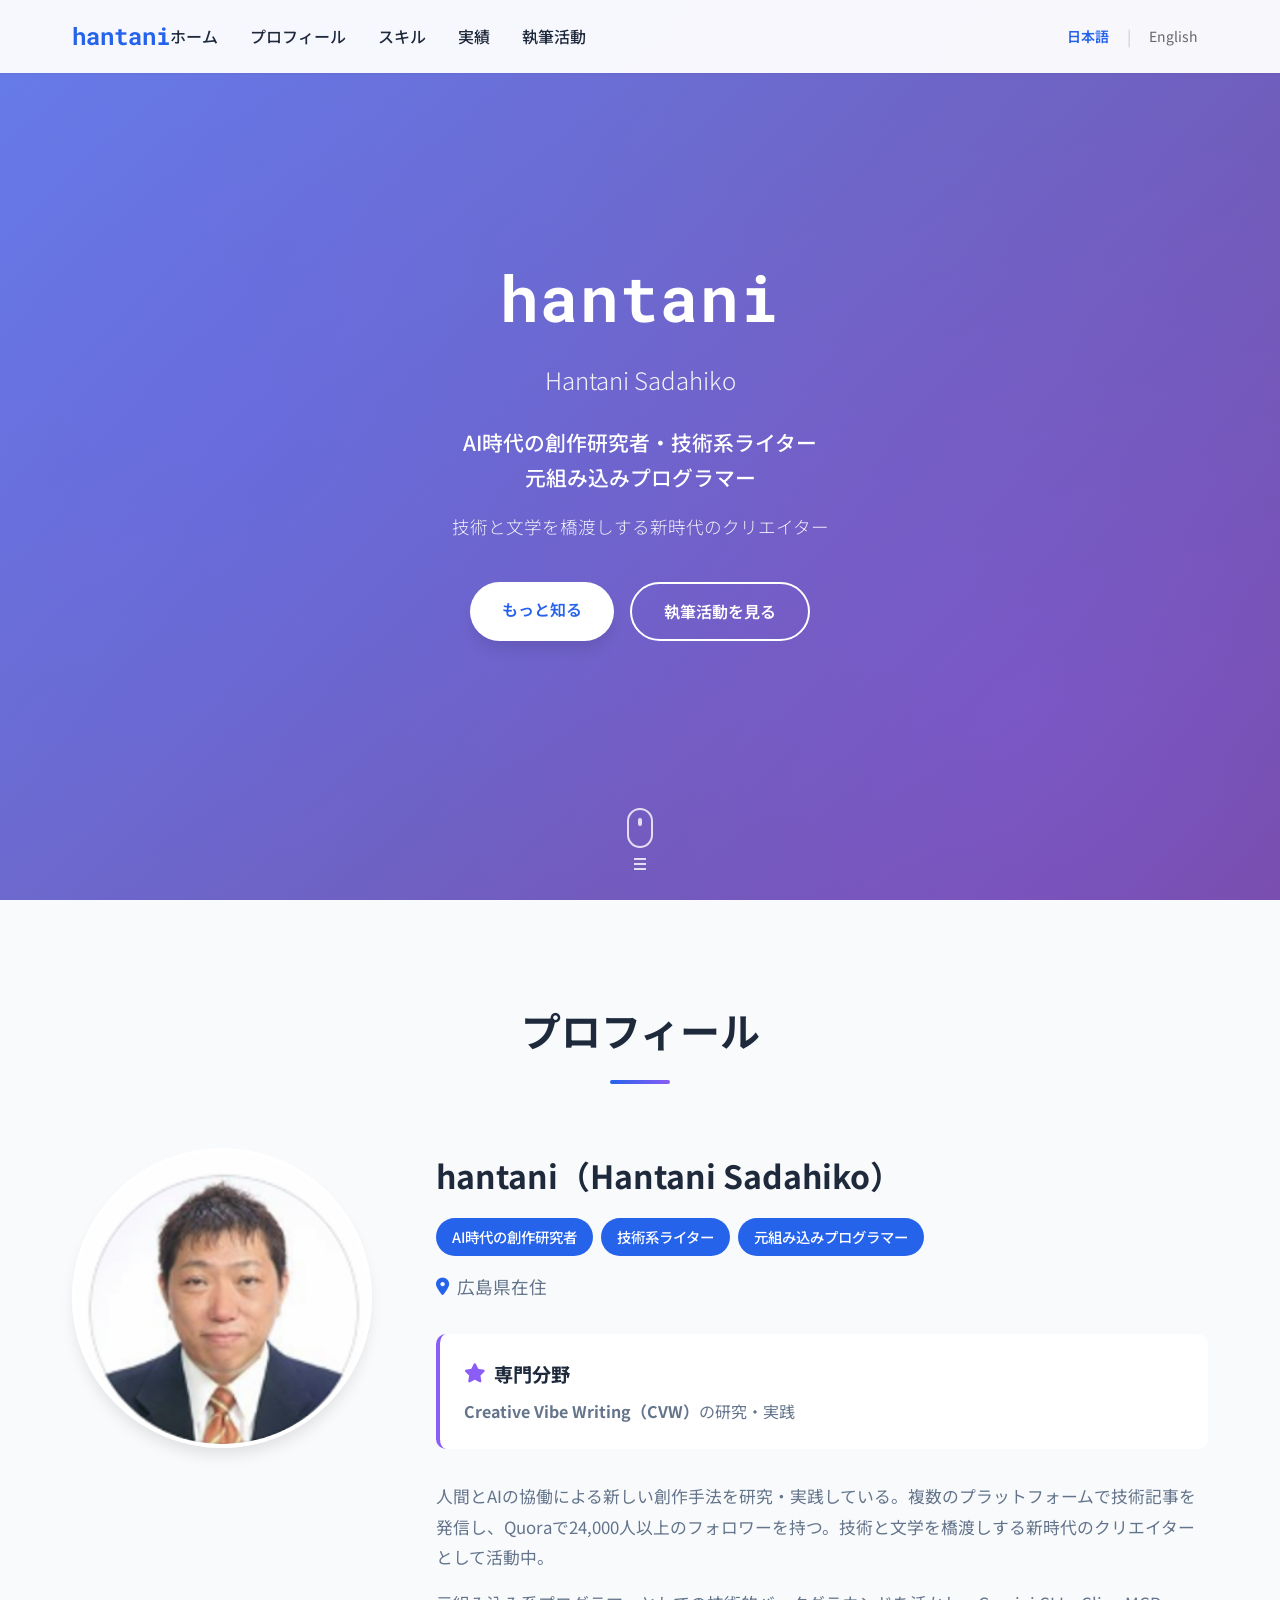
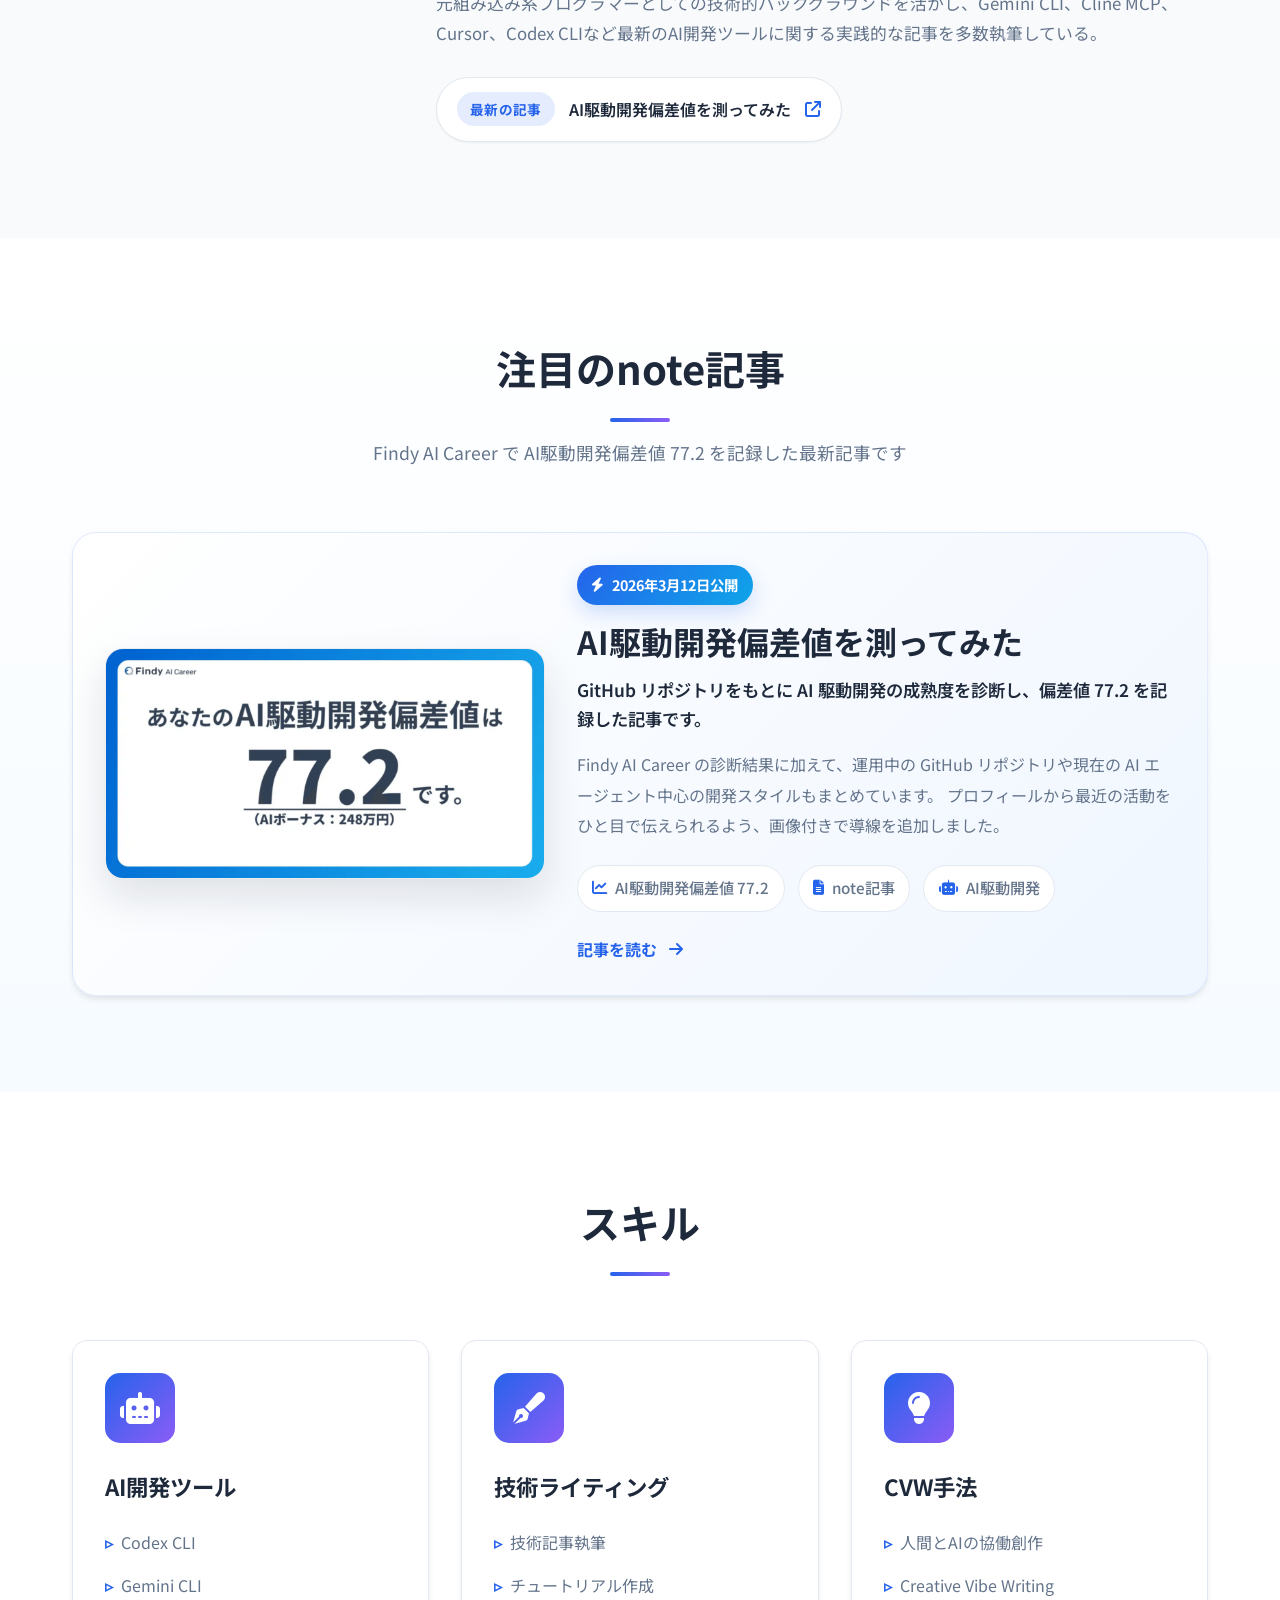
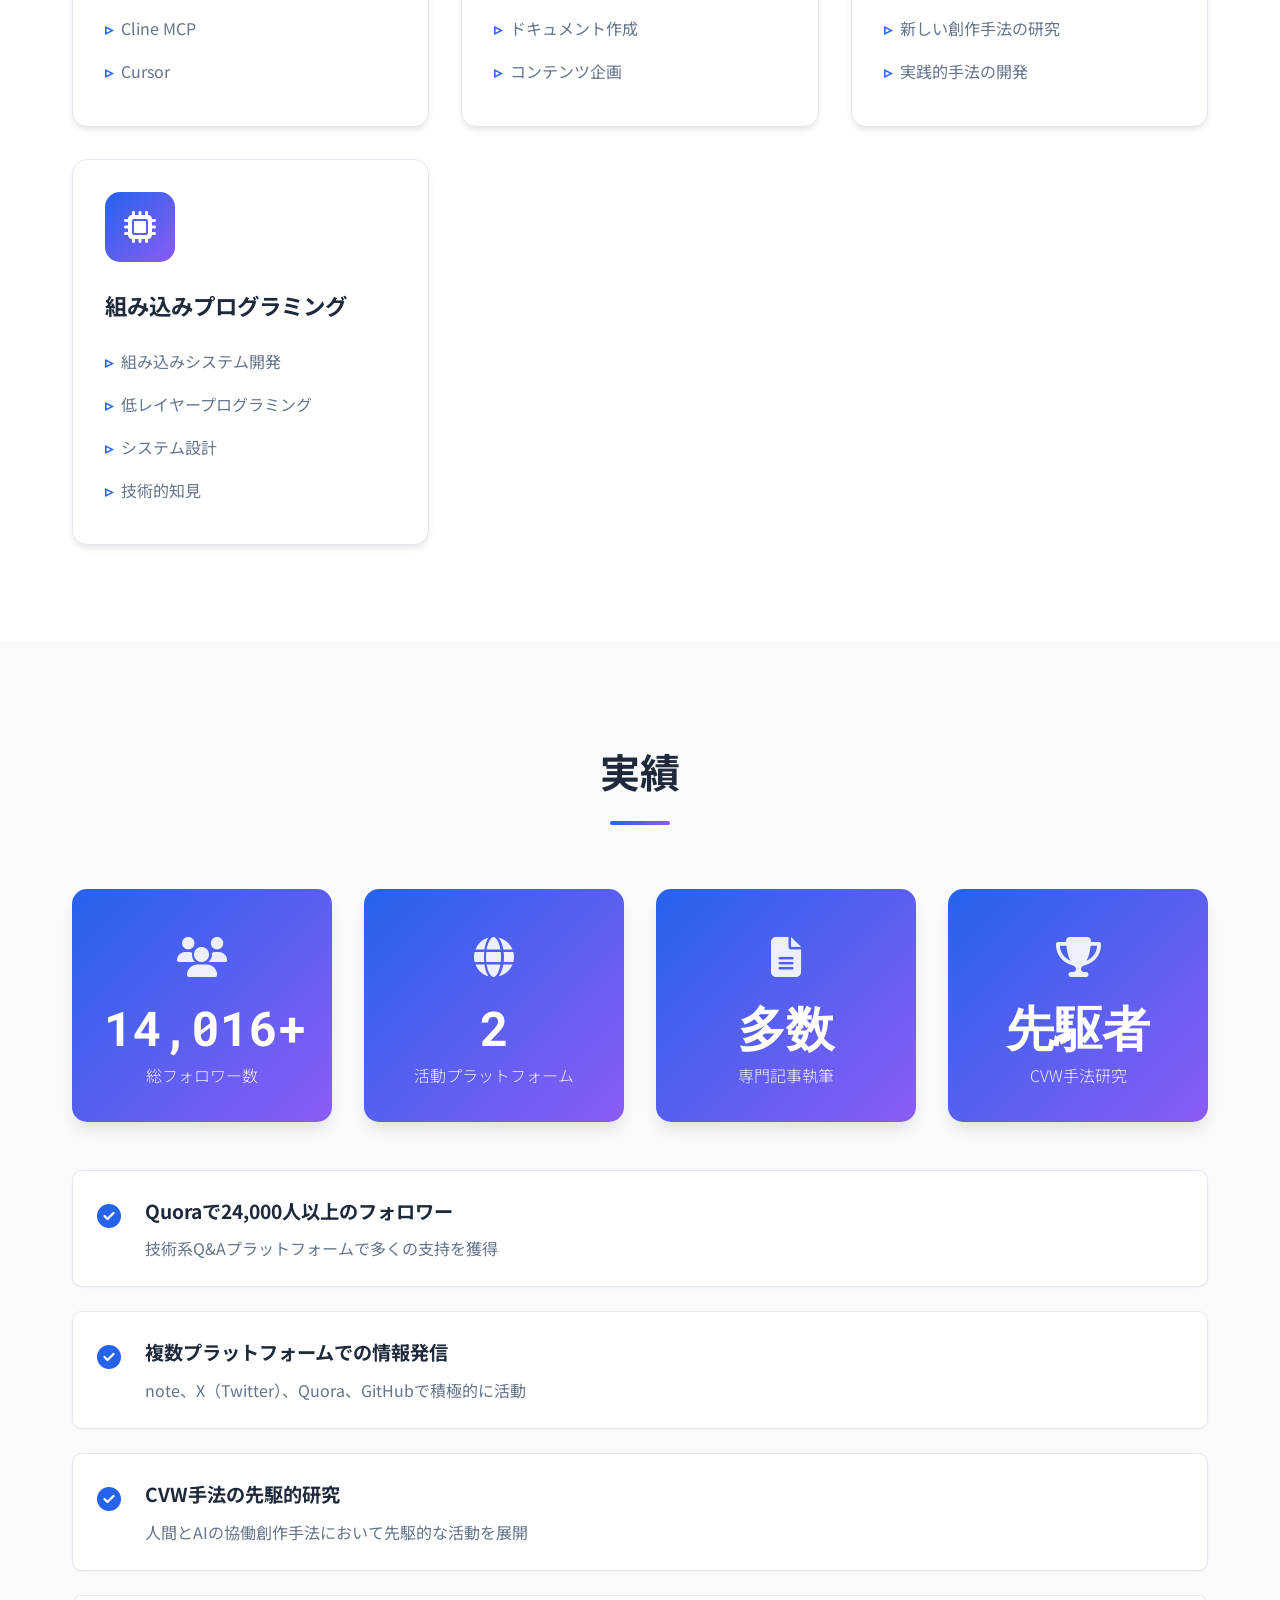
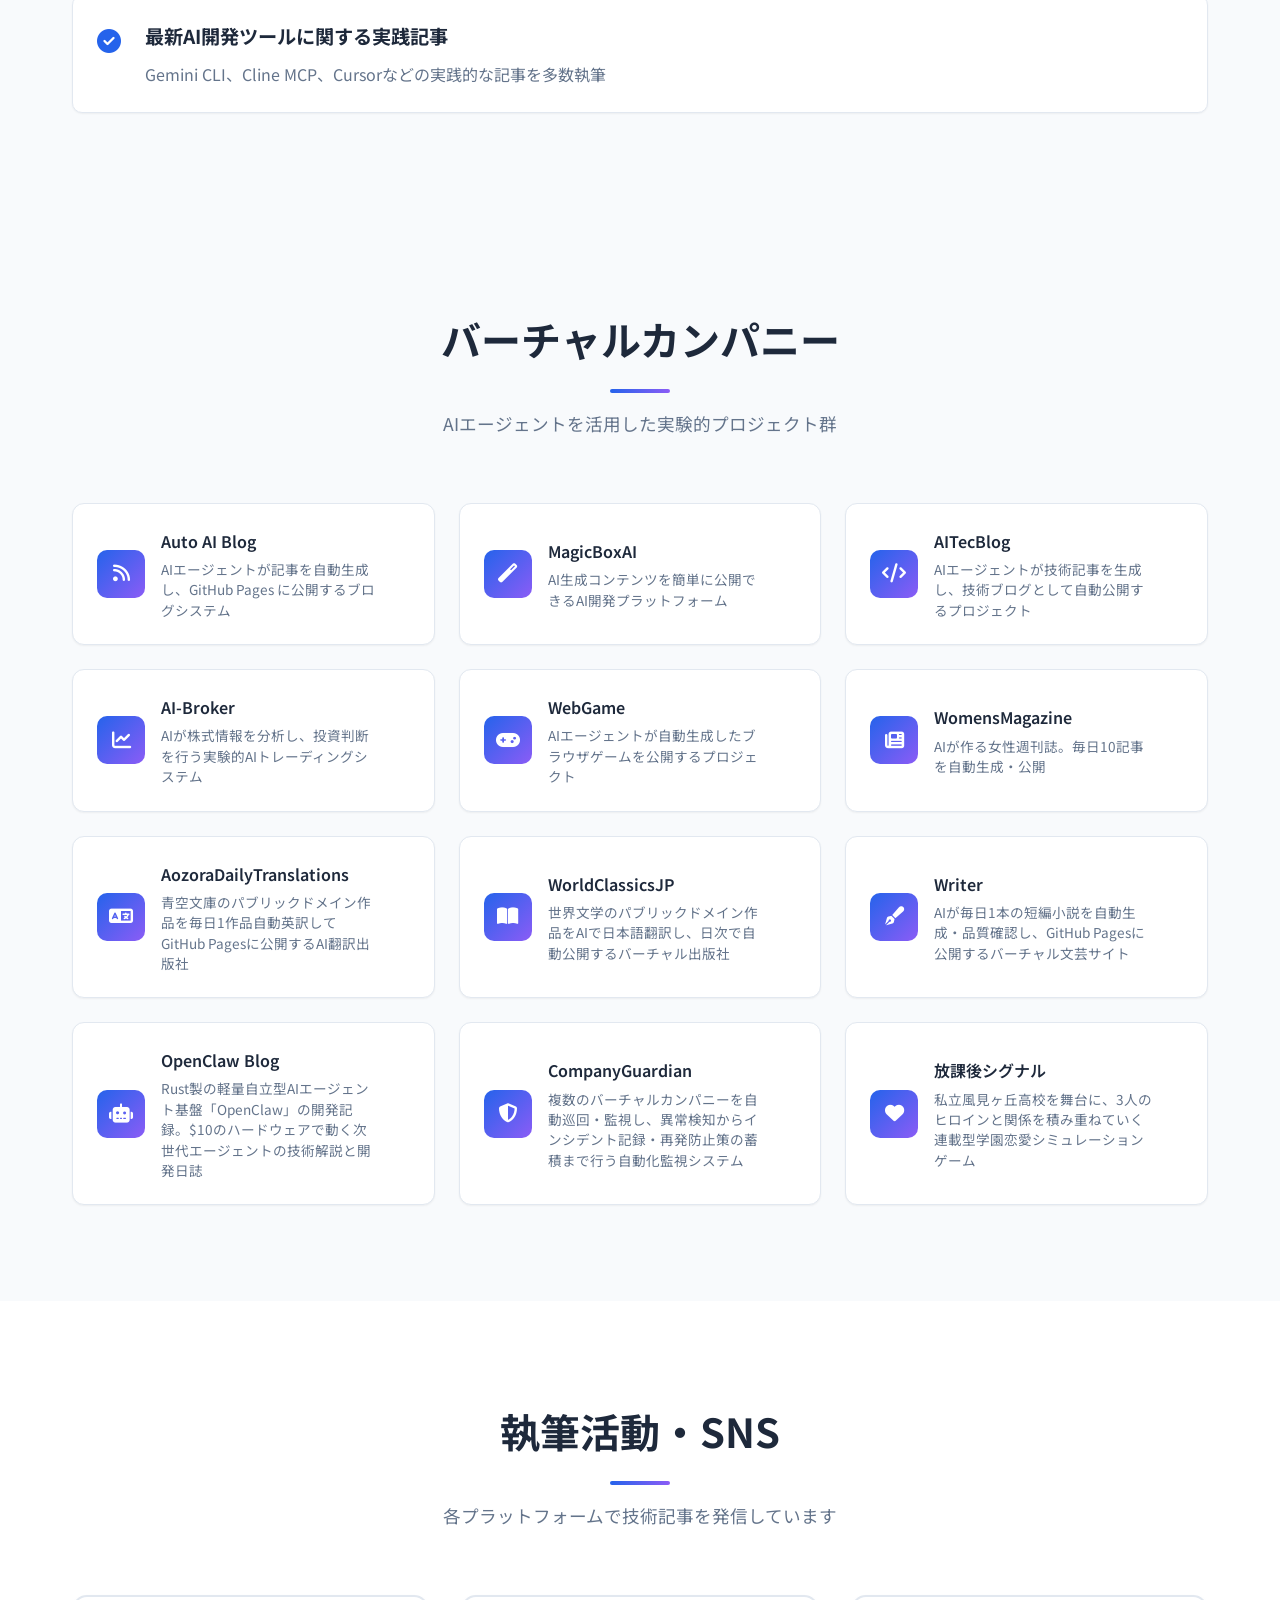
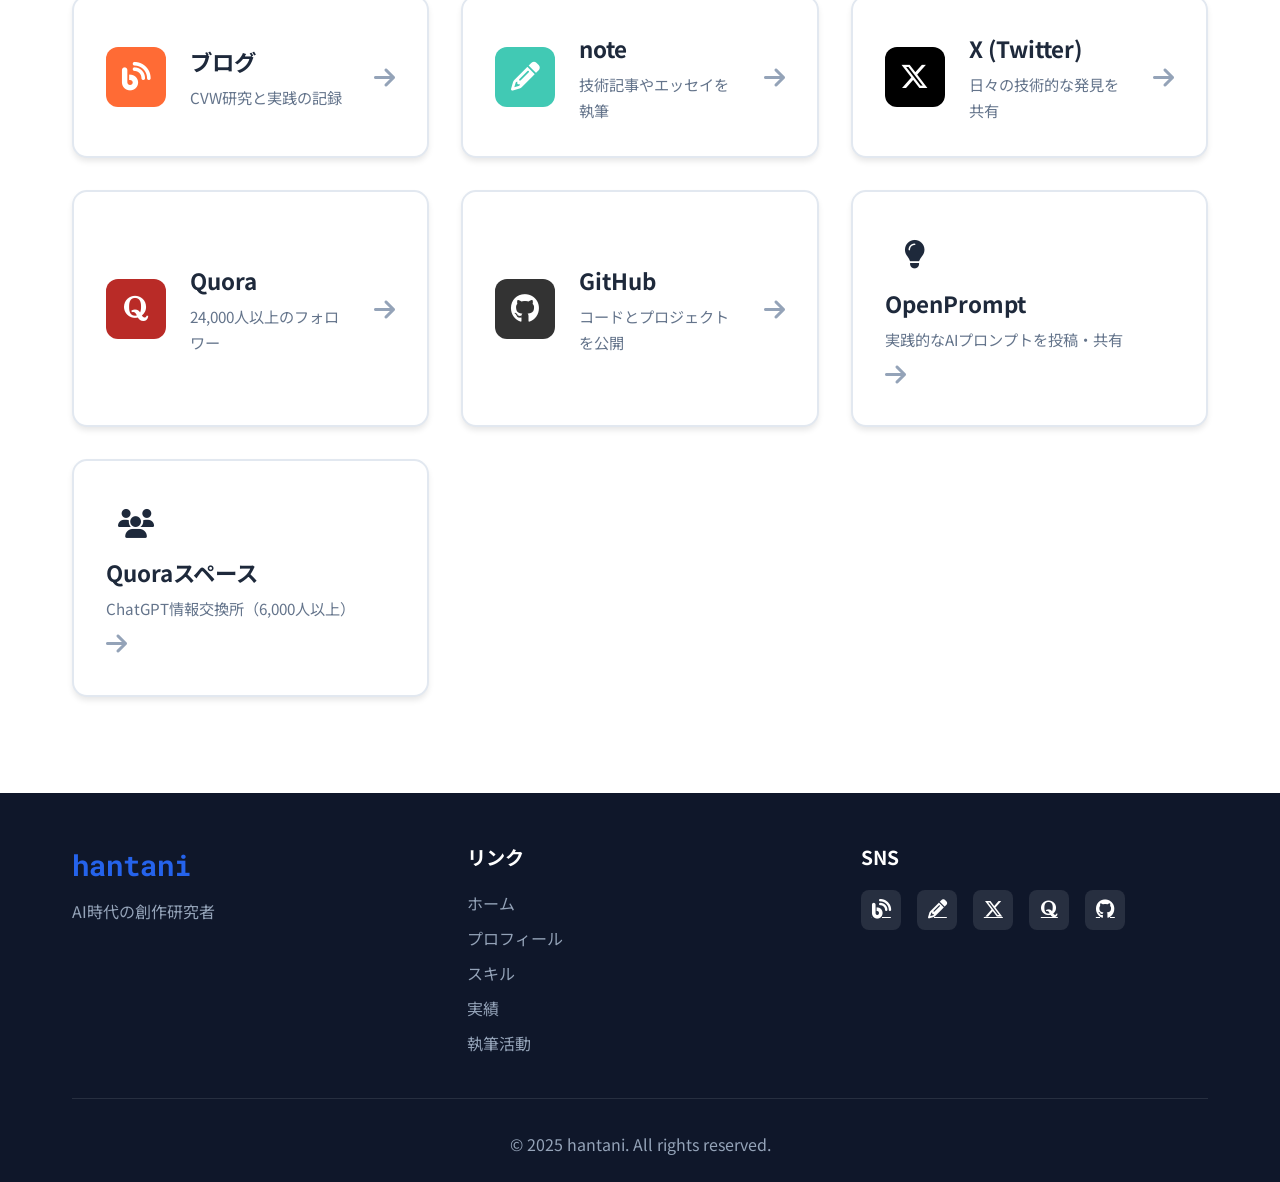
==== commit e94cc583: "Add AI-driven development article feature" ====
--- a/index.html
+++ b/index.html
@@ -153,8 +153,52 @@
                             実践的な記事を多数執筆している。
                         </p>
                     </div>
-                </div>
-            </div>
+                    <div class="about-featured-link" data-lang-only="ja">
+                        <a href="https://note.com/hantani/n/na69ef04bbc27" target="_blank" rel="noopener noreferrer" class="about-article-link">
+                            <span class="about-article-label">最新の記事</span>
+                            <span class="about-article-title">AI駆動開発偏差値を測ってみた</span>
+                            <i class="fas fa-arrow-up-right-from-square"></i>
+                        </a>
+                    </div>
+                </div>
+            </div>
+        </div>
+    </section>
+
+    <!-- Featured Note Article - Japanese Version Only -->
+    <section id="featured-note" class="featured-note" data-lang-only="ja">
+        <div class="container">
+            <div class="section-header">
+                <h2 class="section-title">注目のnote記事</h2>
+                <div class="section-divider"></div>
+                <p class="section-description">Findy AI Career で AI駆動開発偏差値 77.2 を記録した最新記事です</p>
+            </div>
+            <a href="https://note.com/hantani/n/na69ef04bbc27" target="_blank" rel="noopener noreferrer" class="featured-note-card">
+                <div class="featured-note-media">
+                    <img src="images/ai-driven-development-score-77-2.png" alt="AI駆動開発偏差値77.2の診断結果画像" class="featured-note-image" loading="lazy">
+                </div>
+                <div class="featured-note-content">
+                    <div class="featured-note-badge">
+                        <i class="fas fa-bolt"></i>
+                        <span>2026年3月12日公開</span>
+                    </div>
+                    <h3 class="featured-note-title">AI駆動開発偏差値を測ってみた</h3>
+                    <p class="featured-note-subtitle">GitHub リポジトリをもとに AI 駆動開発の成熟度を診断し、偏差値 77.2 を記録した記事です。</p>
+                    <p class="featured-note-description">
+                        Findy AI Career の診断結果に加えて、運用中の GitHub リポジトリや現在の AI エージェント中心の開発スタイルもまとめています。
+                        プロフィールから最近の活動をひと目で伝えられるよう、画像付きで導線を追加しました。
+                    </p>
+                    <div class="featured-note-meta">
+                        <span class="meta-pill"><i class="fas fa-chart-line"></i> AI駆動開発偏差値 77.2</span>
+                        <span class="meta-pill"><i class="fas fa-file-alt"></i> note記事</span>
+                        <span class="meta-pill"><i class="fas fa-robot"></i> AI駆動開発</span>
+                    </div>
+                    <div class="featured-note-cta">
+                        記事を読む
+                        <i class="fas fa-arrow-right"></i>
+                    </div>
+                </div>
+            </a>
         </div>
     </section>
 
--- a/css/style.css
+++ b/css/style.css
@@ -475,6 +475,164 @@
     line-height: 1.8;
 }
 
+.about-featured-link {
+    margin-top: 1.75rem;
+}
+
+.about-article-link {
+    display: inline-flex;
+    align-items: center;
+    gap: 0.9rem;
+    flex-wrap: wrap;
+    padding: 0.9rem 1.25rem;
+    background: var(--bg-primary);
+    border: 1px solid var(--border-color);
+    border-radius: 999px;
+    box-shadow: var(--shadow-sm);
+    color: var(--text-primary);
+    text-decoration: none;
+    transition: transform var(--transition-fast), box-shadow var(--transition-fast), border-color var(--transition-fast);
+}
+
+.about-article-link:hover {
+    transform: translateY(-2px);
+    box-shadow: var(--shadow-md);
+    border-color: var(--primary-color);
+}
+
+.about-article-label {
+    padding: 0.35rem 0.8rem;
+    background: rgba(37, 99, 235, 0.12);
+    border-radius: 999px;
+    color: var(--primary-color);
+    font-size: 0.85rem;
+    font-weight: 700;
+    letter-spacing: 0.03em;
+}
+
+.about-article-title {
+    font-weight: 600;
+}
+
+.about-article-link i {
+    color: var(--primary-color);
+}
+
+/* ========================================
+   Featured Note Section
+======================================== */
+
+.featured-note {
+    background: linear-gradient(180deg, #ffffff 0%, #f6fbff 100%);
+}
+
+.featured-note-card {
+    display: grid;
+    grid-template-columns: minmax(300px, 440px) 1fr;
+    gap: 2rem;
+    align-items: center;
+    padding: 2rem;
+    background: linear-gradient(135deg, rgba(255, 255, 255, 0.96), rgba(239, 246, 255, 0.96));
+    border: 1px solid rgba(37, 99, 235, 0.12);
+    border-radius: 24px;
+    box-shadow: var(--shadow-md);
+    color: inherit;
+    text-decoration: none;
+    transition: transform var(--transition-normal), box-shadow var(--transition-normal), border-color var(--transition-normal);
+}
+
+.featured-note-card:hover {
+    transform: translateY(-6px);
+    box-shadow: var(--shadow-lg);
+    border-color: rgba(37, 99, 235, 0.35);
+}
+
+.featured-note-media {
+    position: relative;
+}
+
+.featured-note-image {
+    display: block;
+    width: 100%;
+    height: auto;
+    border-radius: 18px;
+    border: 1px solid rgba(15, 23, 42, 0.08);
+    box-shadow: 0 18px 40px rgba(15, 23, 42, 0.12);
+    background: white;
+}
+
+.featured-note-badge {
+    display: inline-flex;
+    align-items: center;
+    gap: 0.5rem;
+    margin-bottom: 1rem;
+    padding: 0.5rem 0.9rem;
+    background: linear-gradient(135deg, #2563eb, #0ea5e9);
+    border-radius: 999px;
+    color: white;
+    font-size: 0.9rem;
+    font-weight: 700;
+    box-shadow: 0 8px 20px rgba(37, 99, 235, 0.2);
+}
+
+.featured-note-title {
+    margin-bottom: 0.85rem;
+    color: var(--text-primary);
+    font-size: 2rem;
+    line-height: 1.25;
+}
+
+.featured-note-subtitle {
+    margin-bottom: 1rem;
+    color: var(--text-primary);
+    font-size: 1.08rem;
+    font-weight: 600;
+    line-height: 1.7;
+}
+
+.featured-note-description {
+    margin-bottom: 1.5rem;
+    color: var(--text-secondary);
+    line-height: 1.9;
+}
+
+.featured-note-meta {
+    display: flex;
+    flex-wrap: wrap;
+    gap: 0.8rem;
+    margin-bottom: 1.5rem;
+}
+
+.meta-pill {
+    display: inline-flex;
+    align-items: center;
+    gap: 0.5rem;
+    padding: 0.6rem 0.9rem;
+    background: white;
+    border: 1px solid var(--border-color);
+    border-radius: 999px;
+    color: var(--text-secondary);
+    font-size: 0.95rem;
+    font-weight: 500;
+}
+
+.meta-pill i {
+    color: var(--primary-color);
+}
+
+.featured-note-cta {
+    display: inline-flex;
+    align-items: center;
+    gap: 0.75rem;
+    color: var(--primary-color);
+    font-weight: 700;
+    transition: gap var(--transition-fast);
+}
+
+.featured-note-card:hover .featured-note-cta {
+    gap: 1rem;
+}
+
 /* ========================================
    Skillsセクション
 ======================================== */
@@ -1499,7 +1657,22 @@
         max-width: 250px;
         margin: 0 auto;
     }
-    
+
+    .about-article-link {
+        width: 100%;
+        justify-content: center;
+        border-radius: 18px;
+    }
+
+    .featured-note-card {
+        grid-template-columns: 1fr;
+        padding: 1.5rem;
+    }
+
+    .featured-note-title {
+        font-size: 1.65rem;
+    }
+
     /* Skillsセクション */
     .skills-grid {
         grid-template-columns: 1fr;
@@ -1662,4 +1835,14 @@
     .stats-grid {
         grid-template-columns: 1fr;
     }
-}
+
+    .featured-note-title {
+        font-size: 1.45rem;
+    }
+
+    .featured-note-badge,
+    .meta-pill {
+        width: 100%;
+        justify-content: center;
+    }
+}
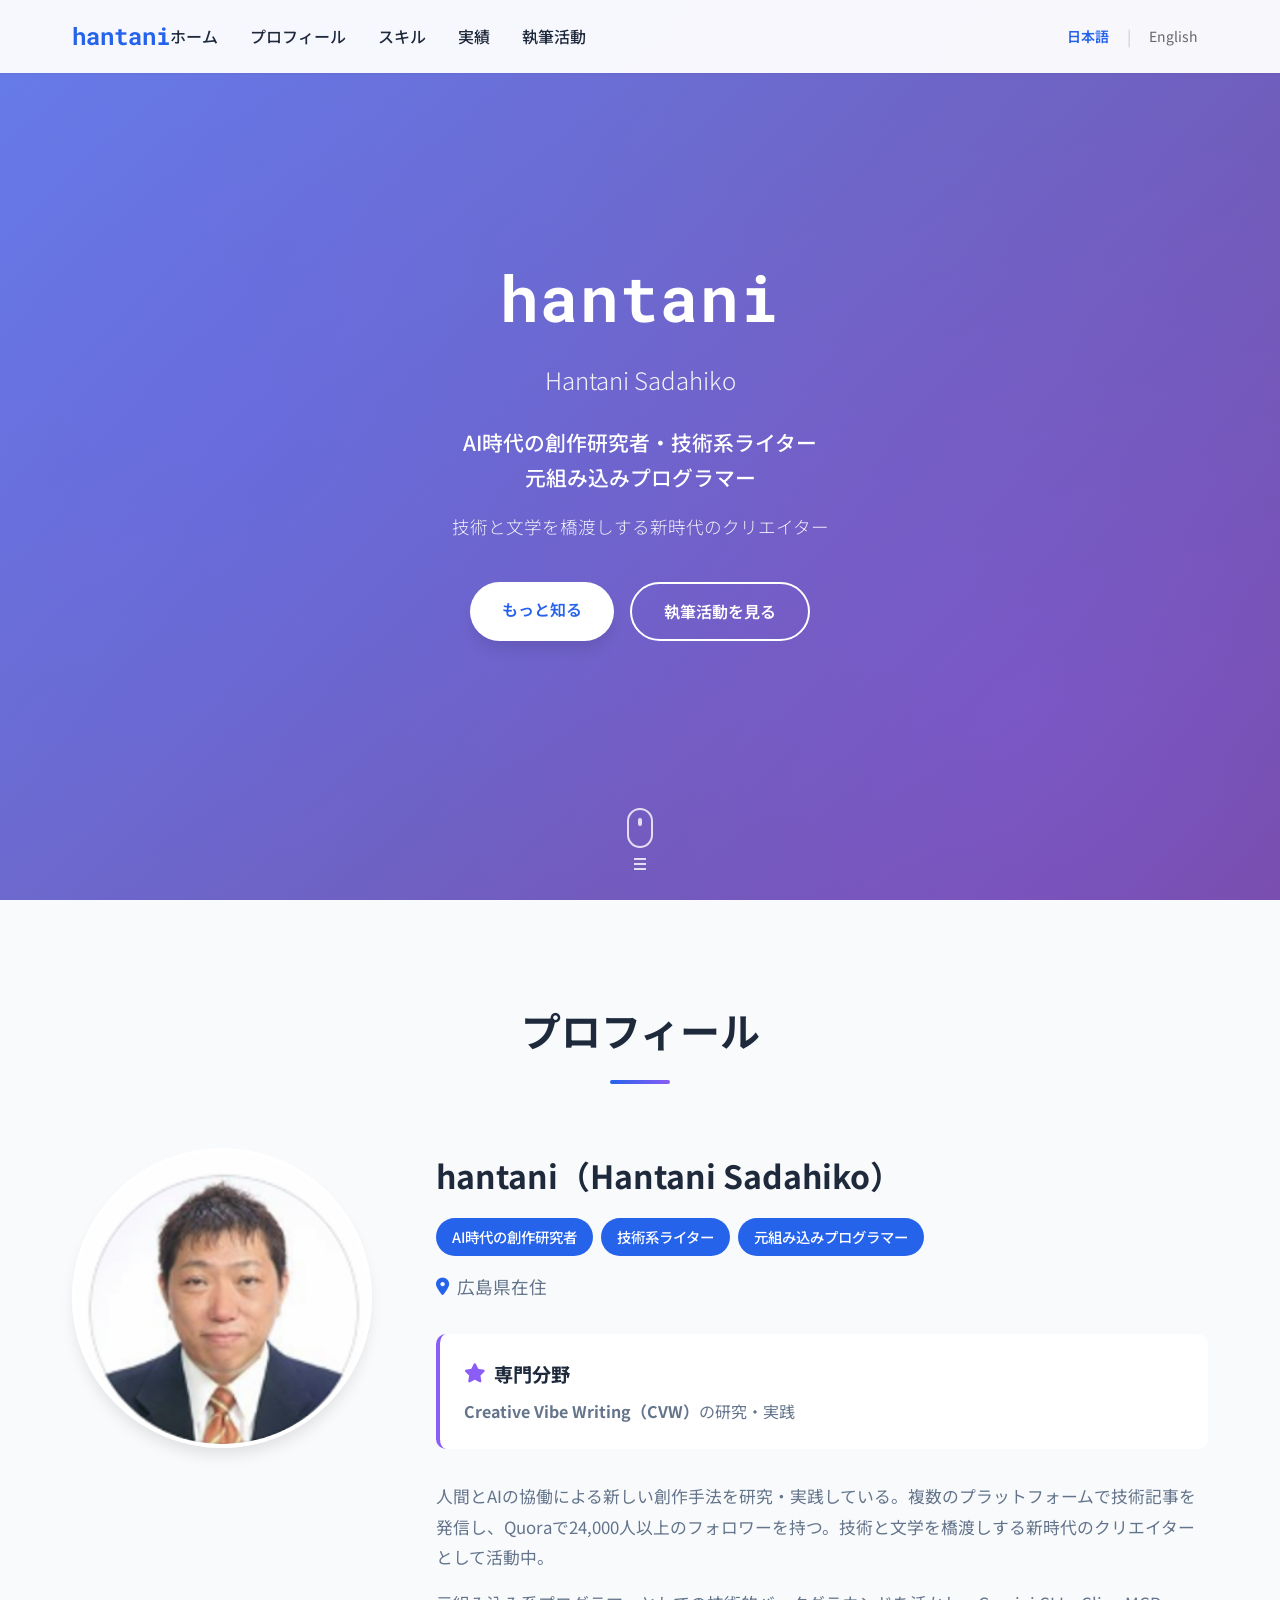
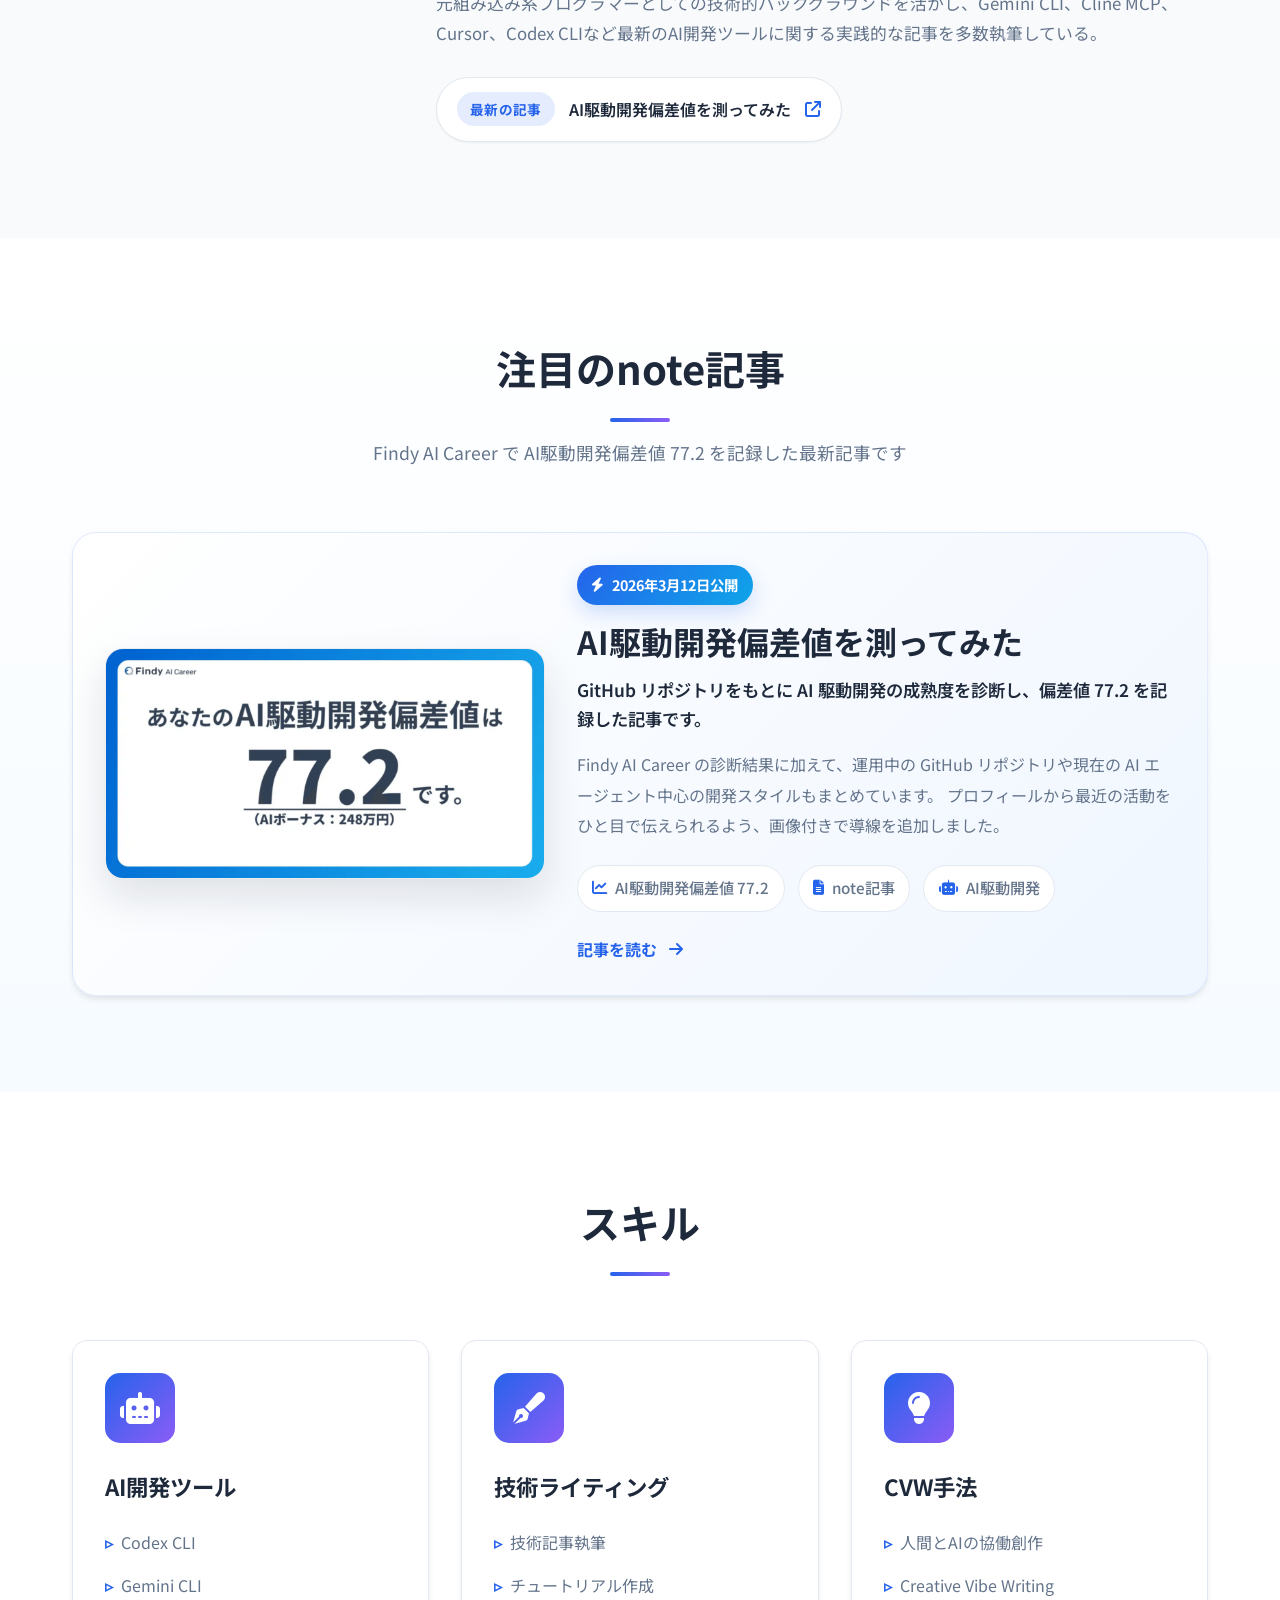
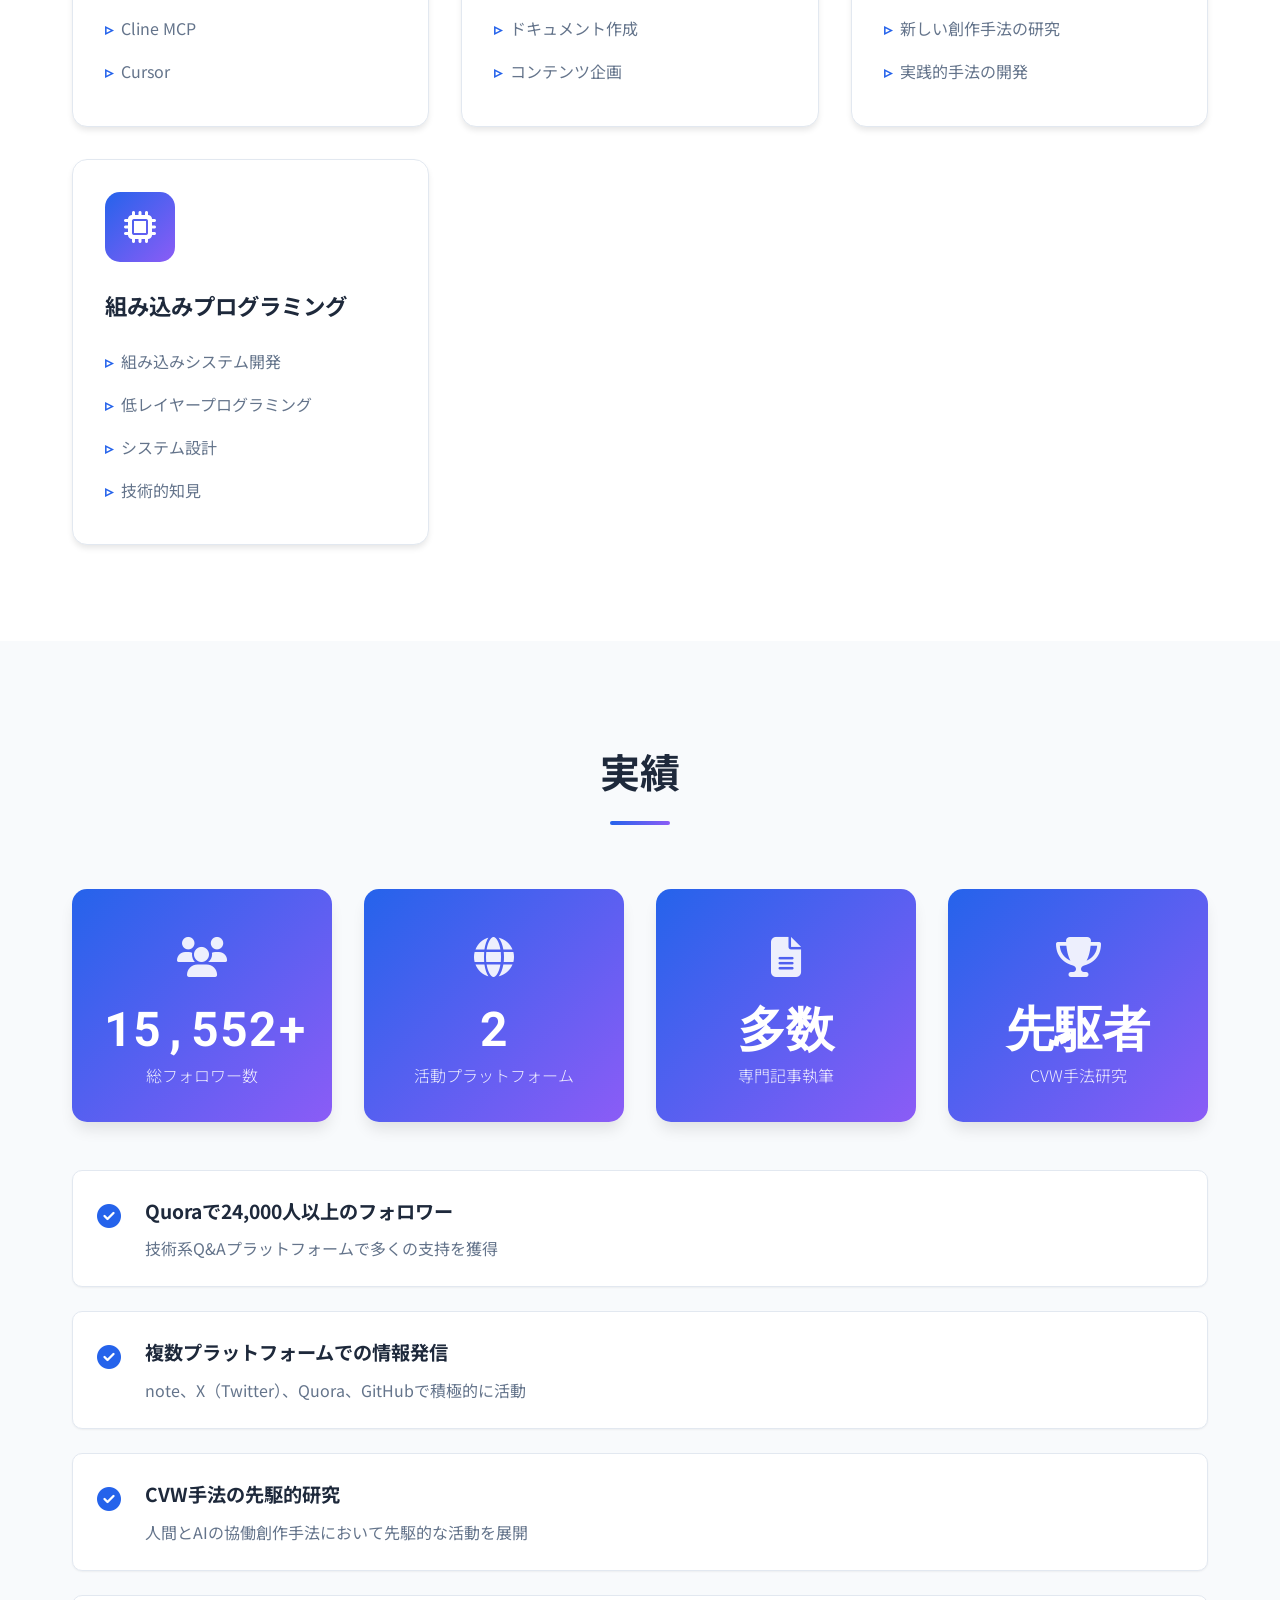
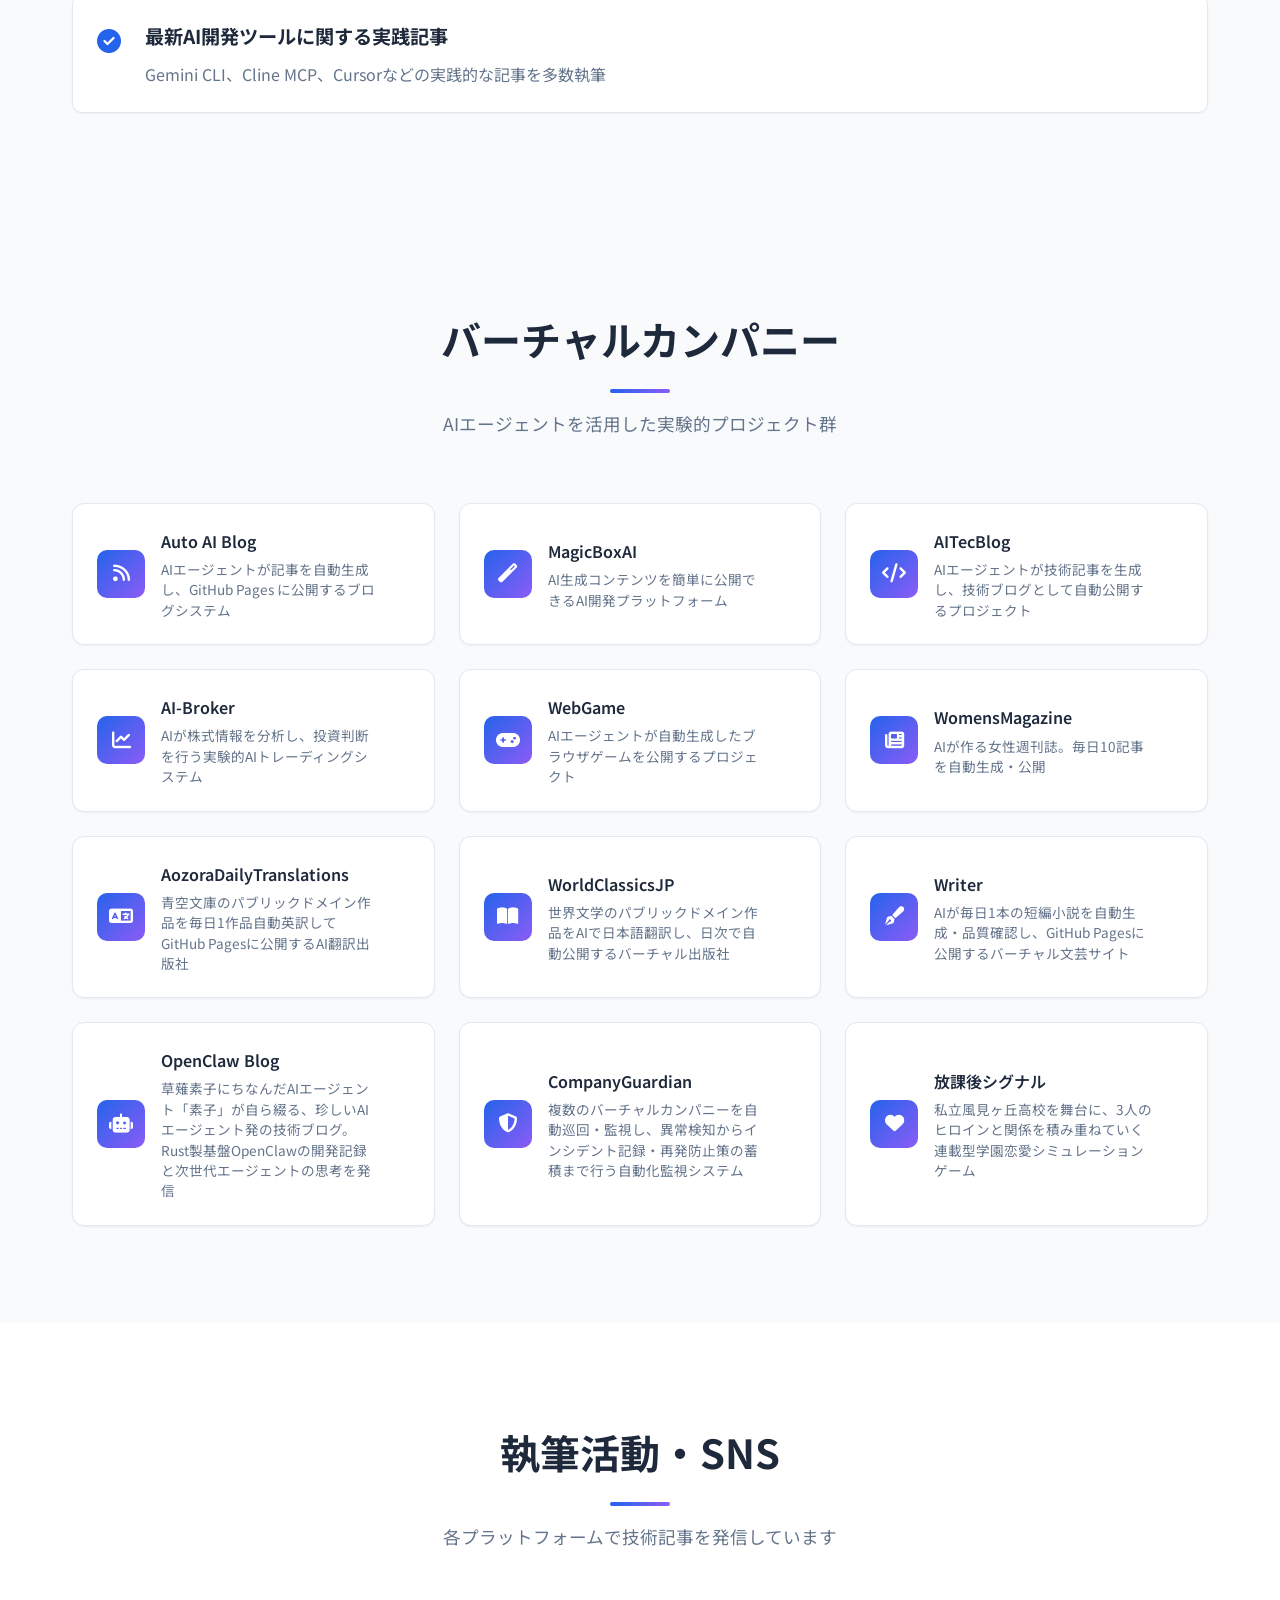
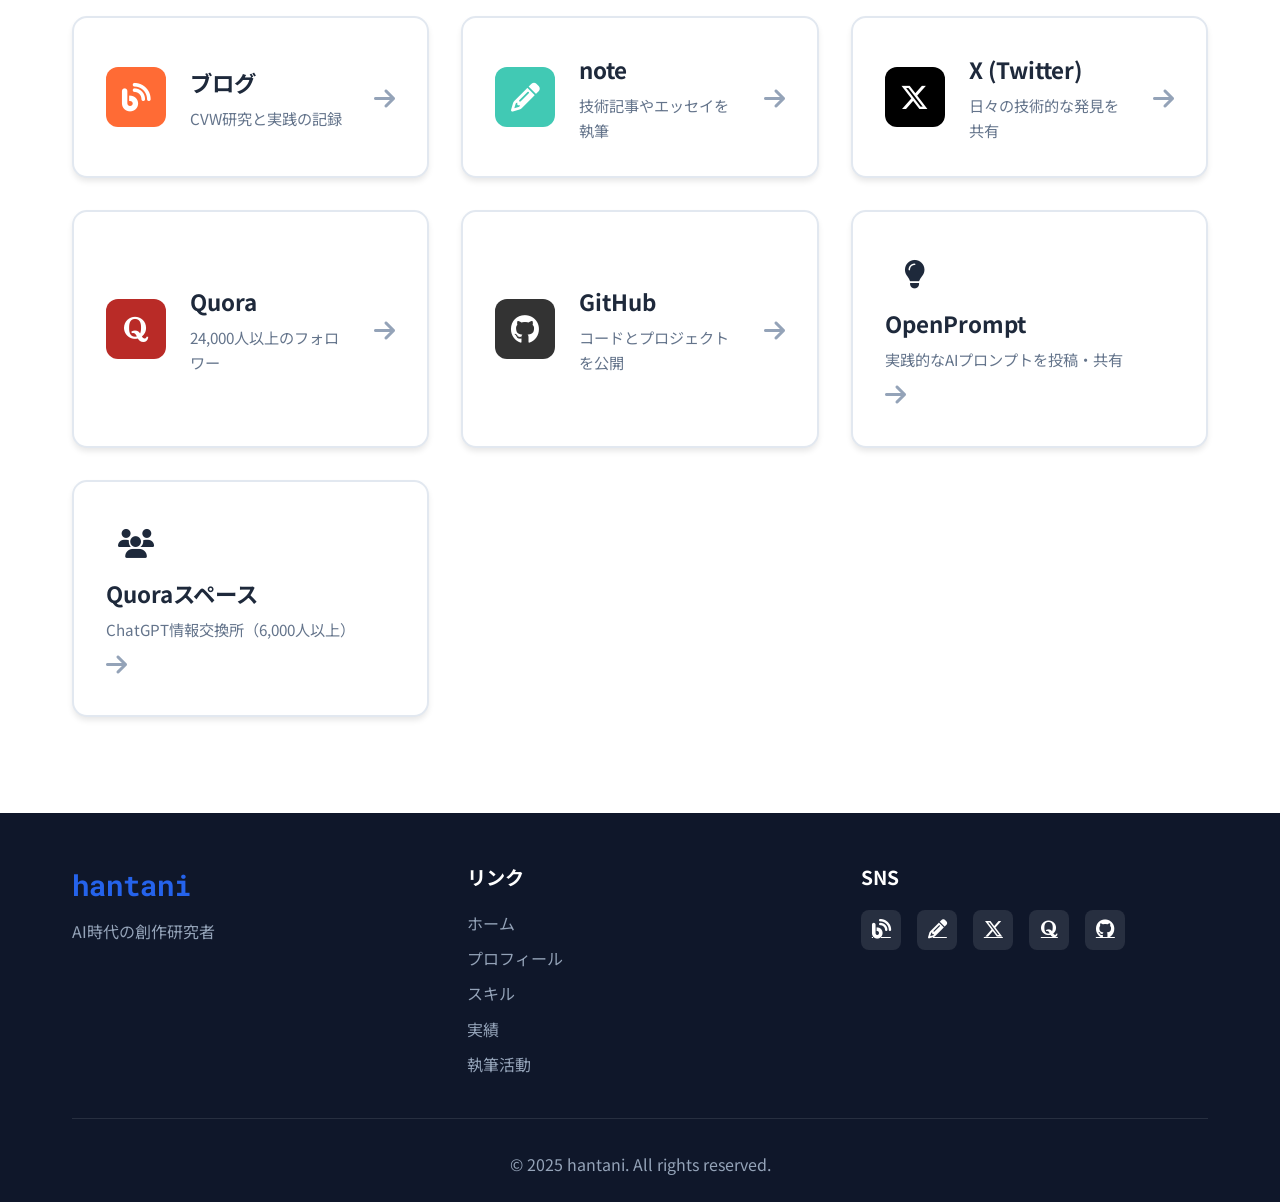
==== commit 2ff87c09: "Refine OpenClaw Blog description" ====
--- a/index.html
+++ b/index.html
@@ -427,7 +427,7 @@
                     <div class="vc-icon"><i class="fas fa-robot"></i></div>
                     <div class="vc-content">
                         <h3>OpenClaw Blog</h3>
-                        <p>Rust製の軽量自立型AIエージェント基盤「OpenClaw」の開発記録。$10のハードウェアで動く次世代エージェントの技術解説と開発日誌</p>
+                        <p>草薙素子にちなんだAIエージェント「素子」が自ら綴る、珍しいAIエージェント発の技術ブログ。Rust製基盤OpenClawの開発記録と次世代エージェントの思考を発信</p>
                     </div>
                     <div class="vc-arrow"><i class="fas fa-arrow-right"></i></div>
                 </a>
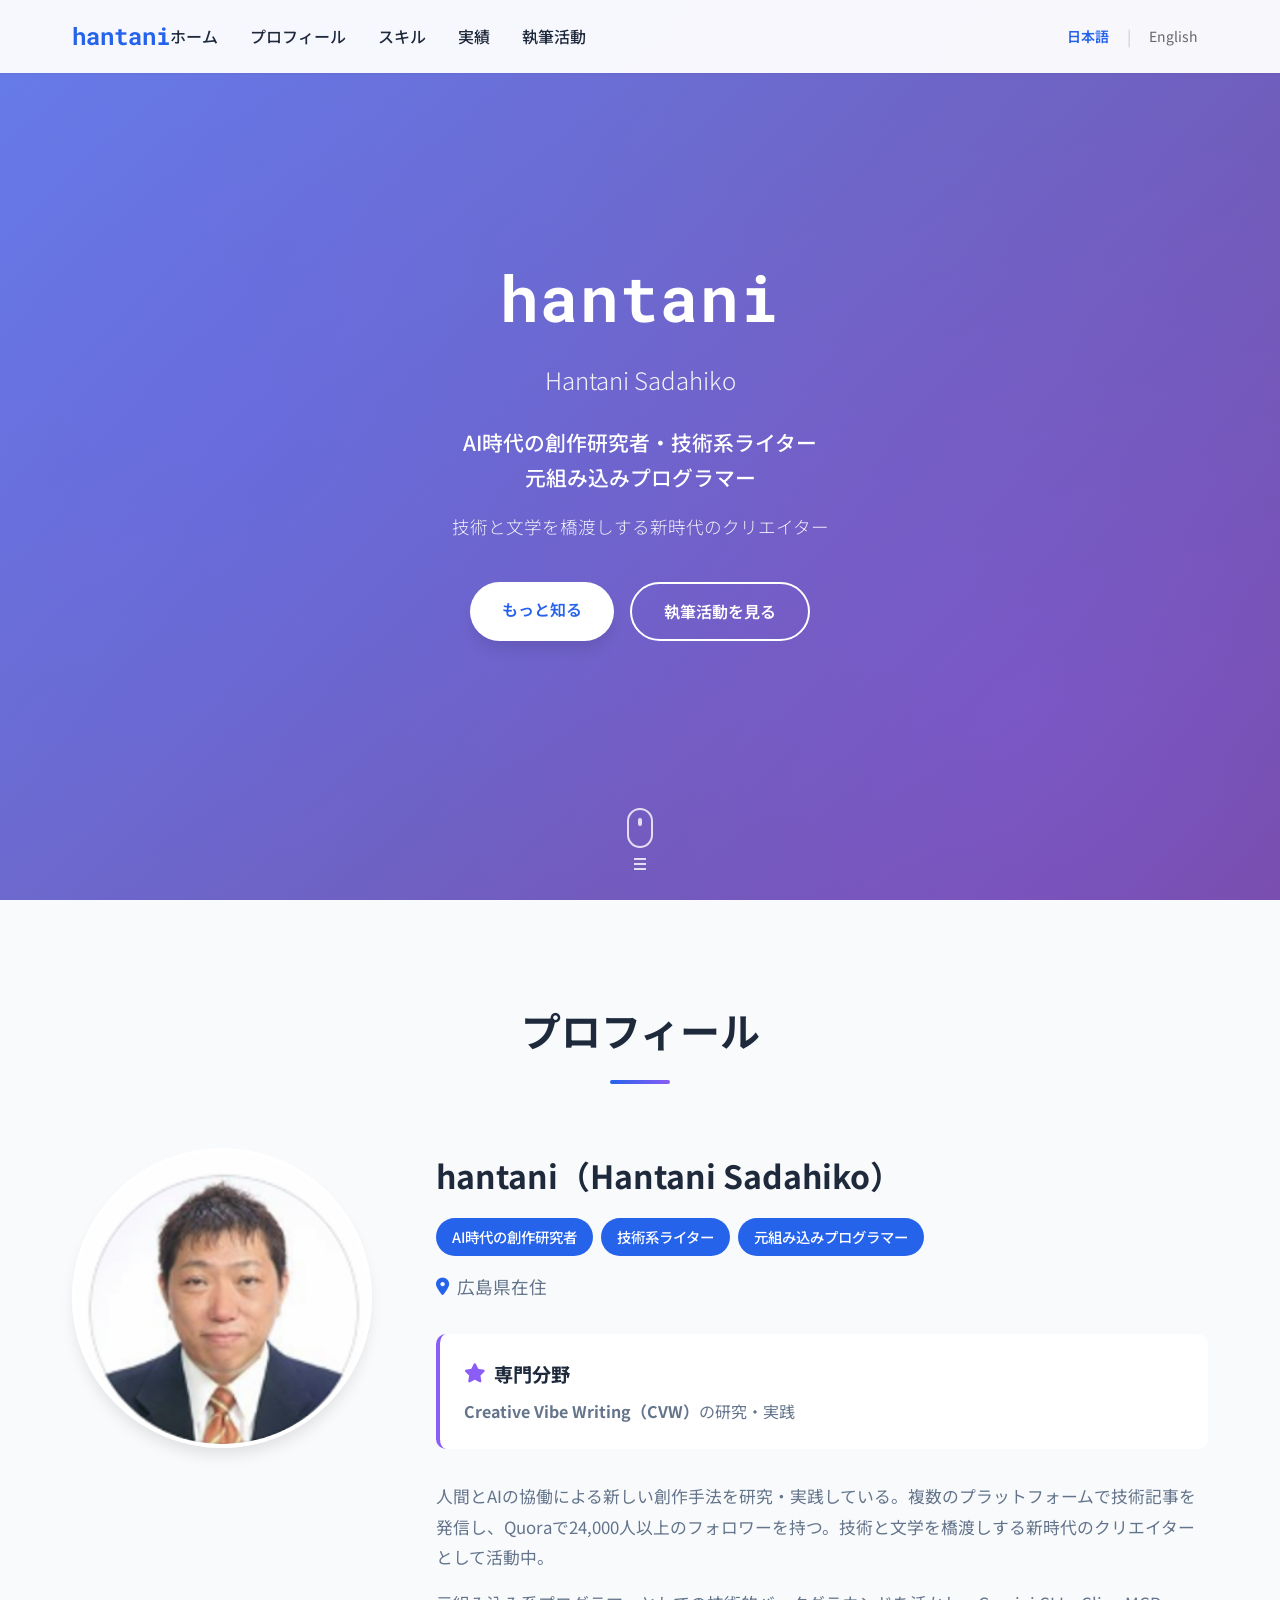
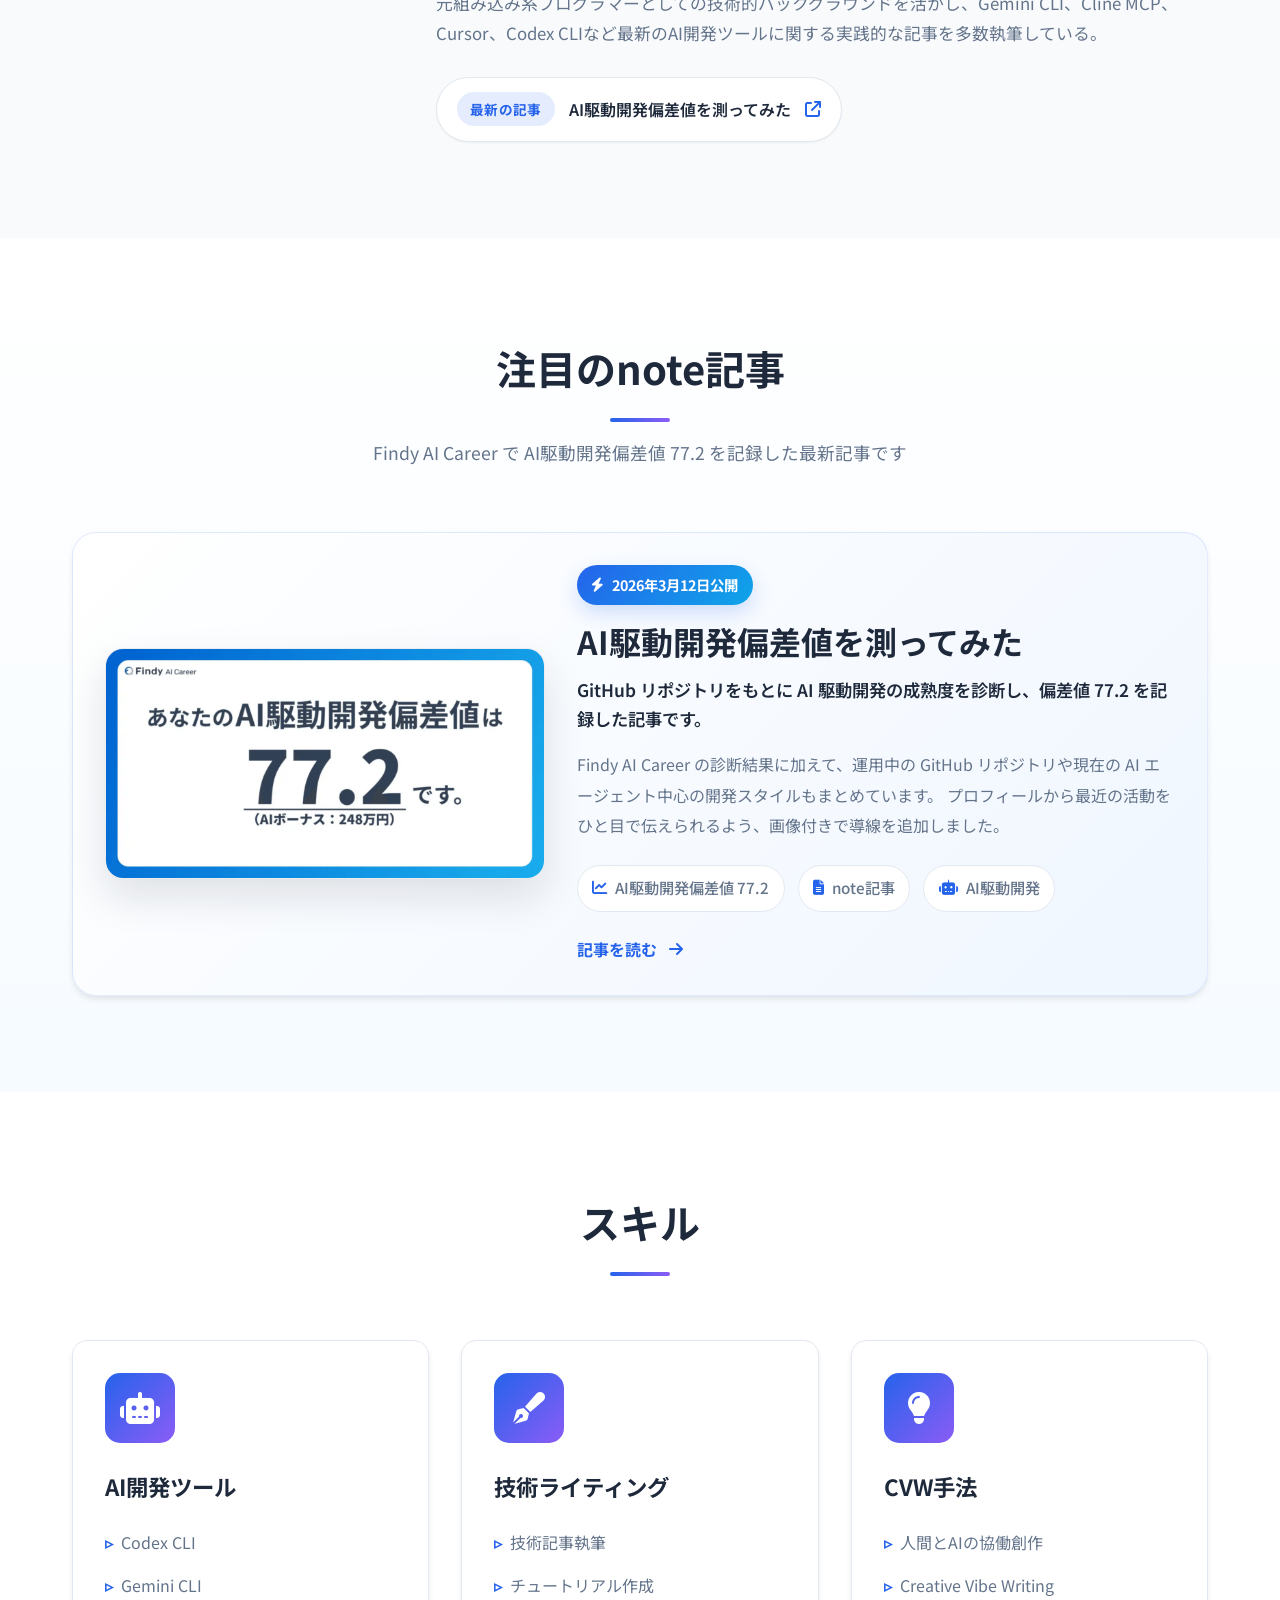
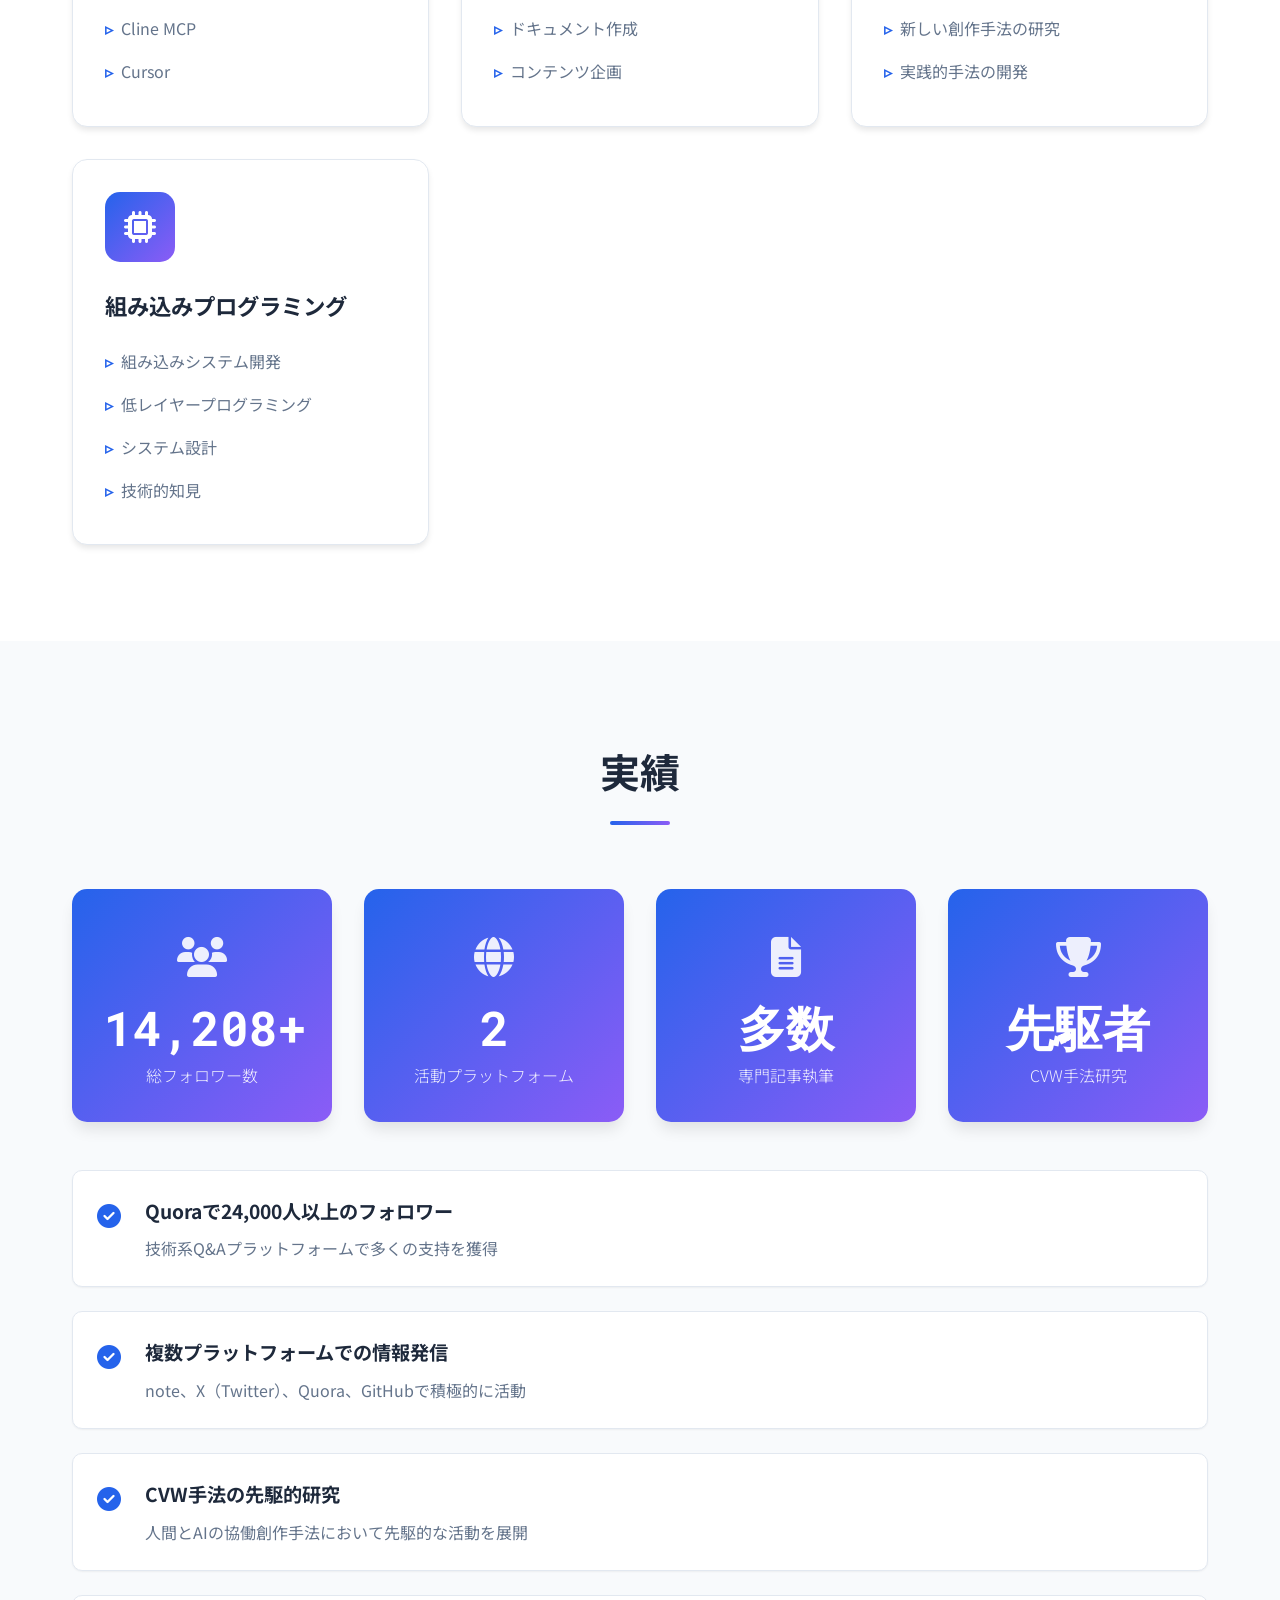
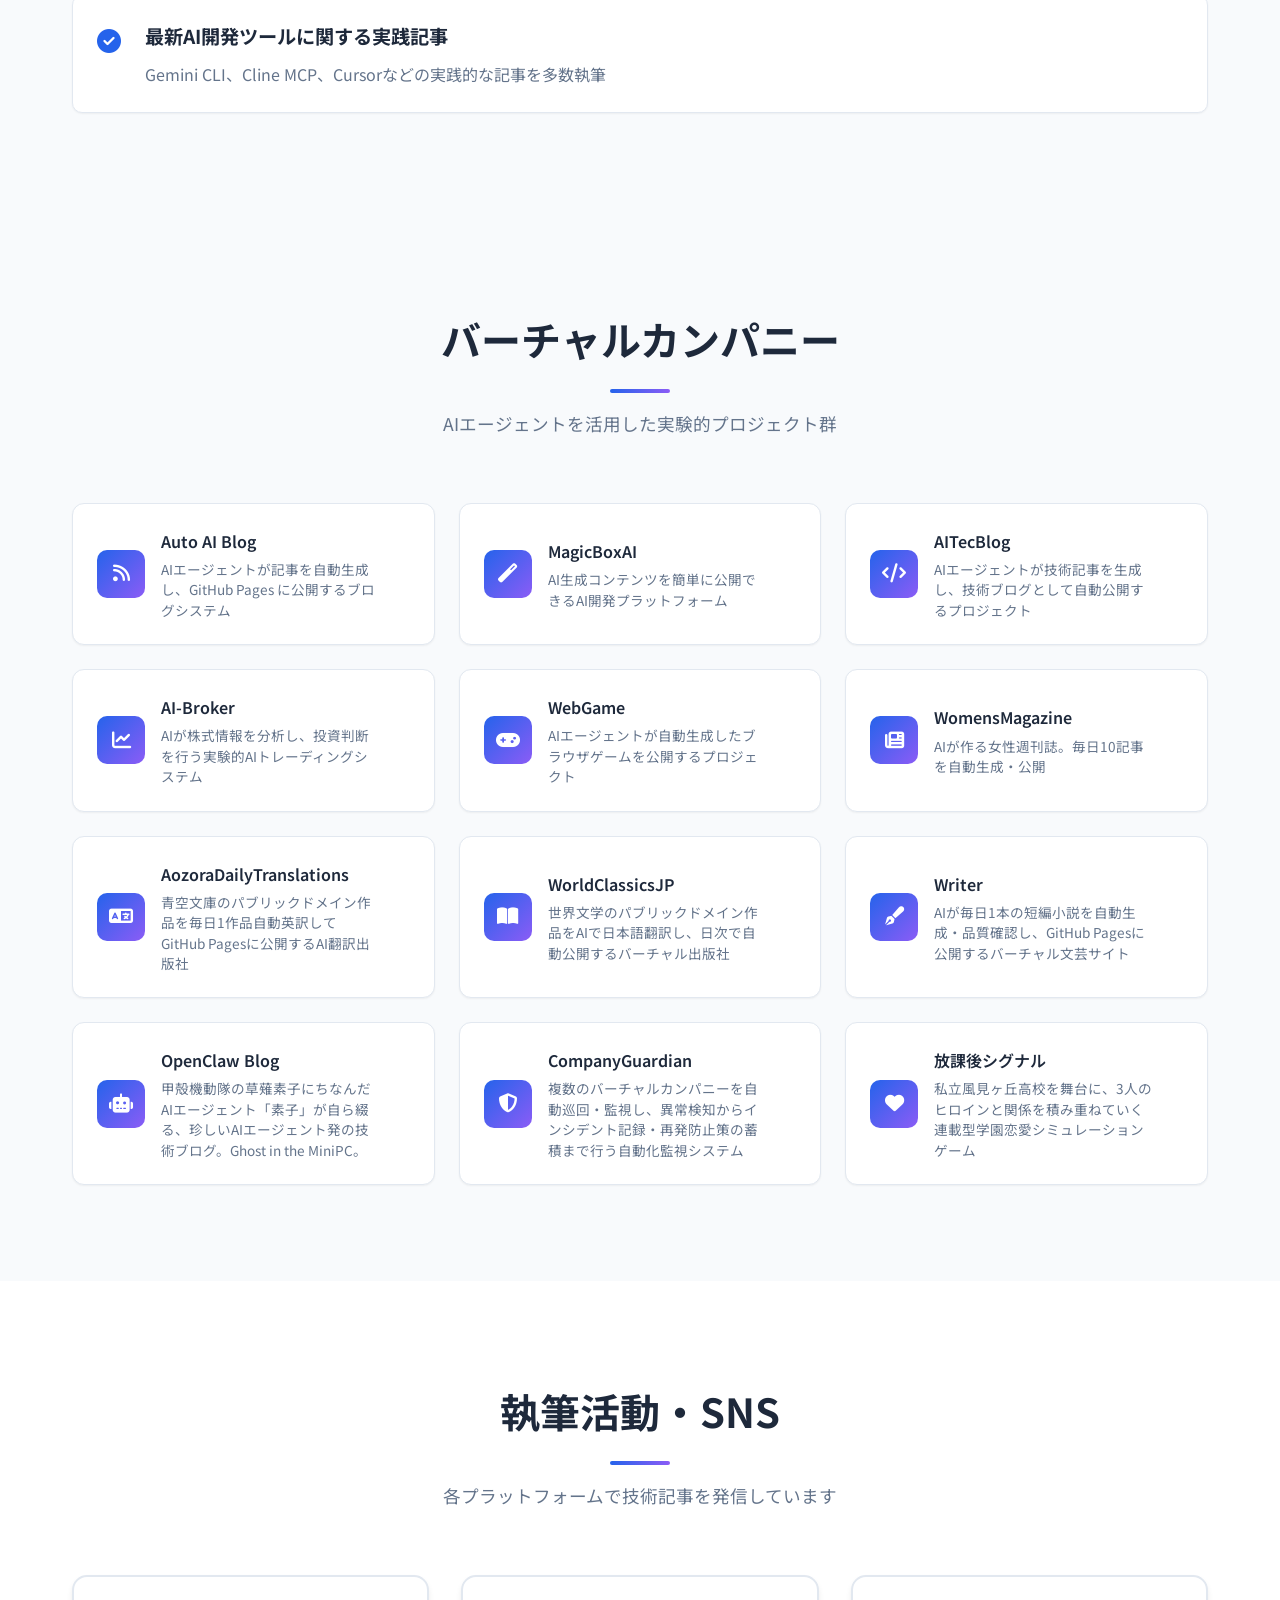
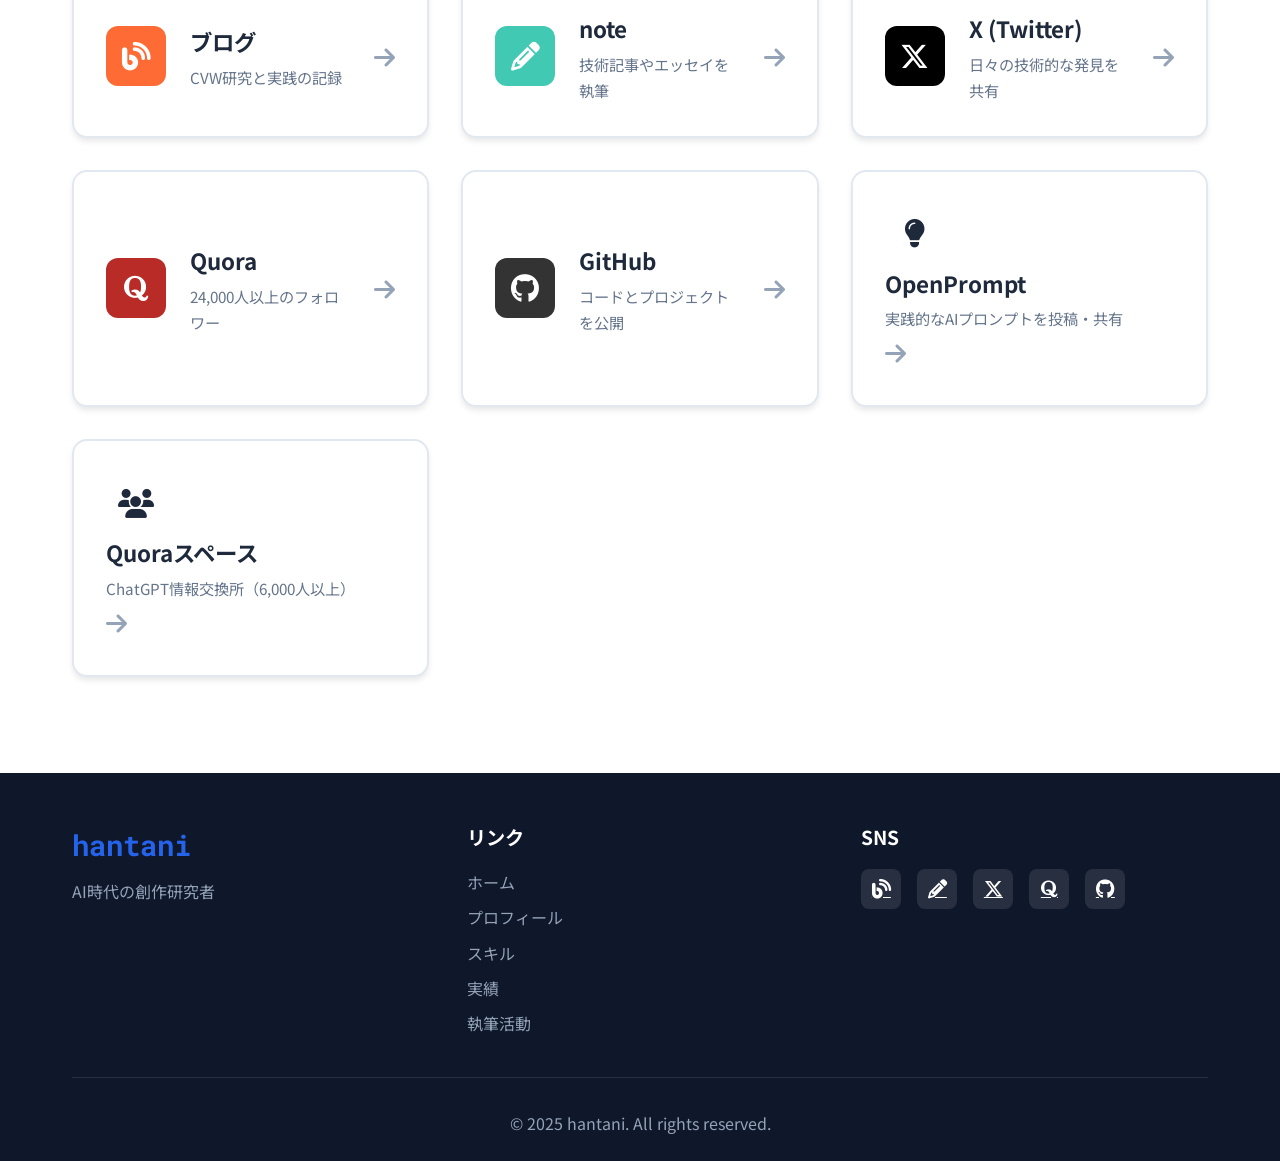
==== commit 63165a3a: "Update OpenClaw Blog copy" ====
--- a/index.html
+++ b/index.html
@@ -427,7 +427,7 @@
                     <div class="vc-icon"><i class="fas fa-robot"></i></div>
                     <div class="vc-content">
                         <h3>OpenClaw Blog</h3>
-                        <p>草薙素子にちなんだAIエージェント「素子」が自ら綴る、珍しいAIエージェント発の技術ブログ。Rust製基盤OpenClawの開発記録と次世代エージェントの思考を発信</p>
+                        <p>甲殻機動隊の草薙素子にちなんだAIエージェント「素子」が自ら綴る、珍しいAIエージェント発の技術ブログ。Ghost in the MiniPC。</p>
                     </div>
                     <div class="vc-arrow"><i class="fas fa-arrow-right"></i></div>
                 </a>
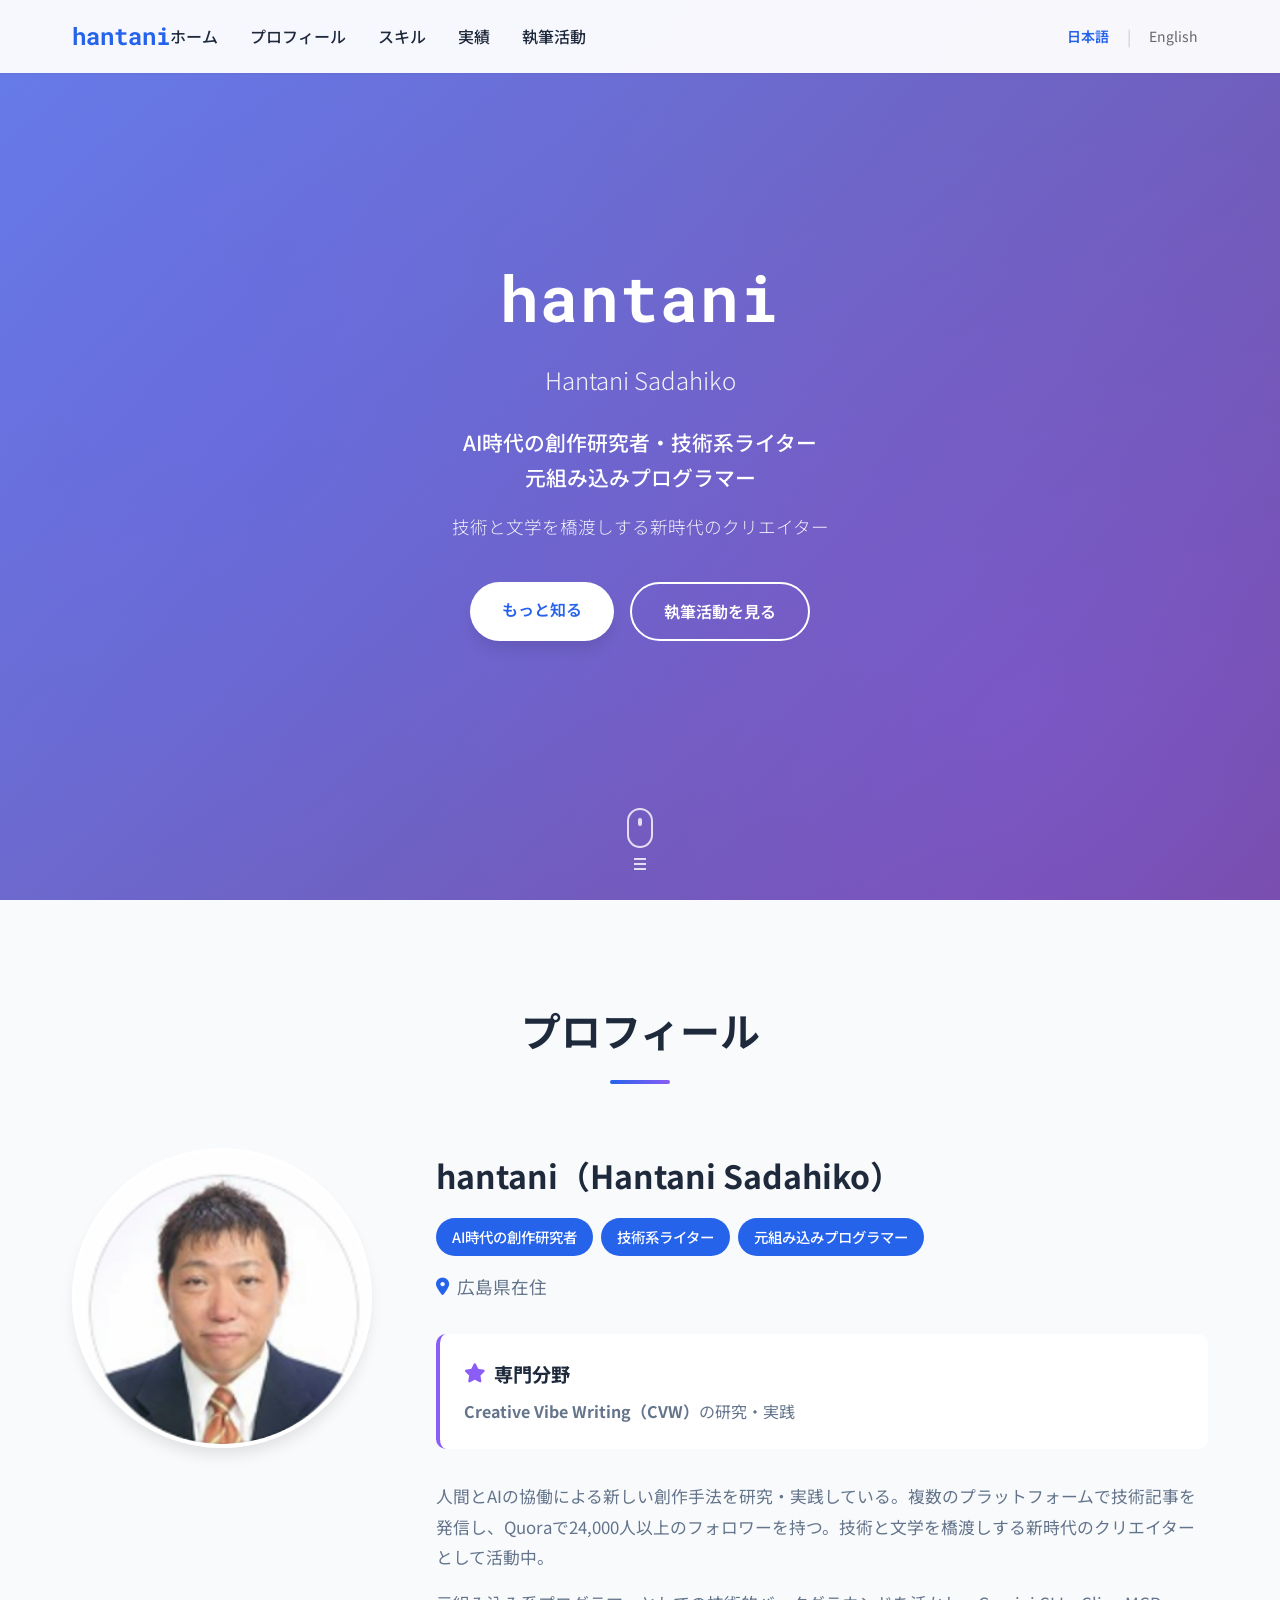
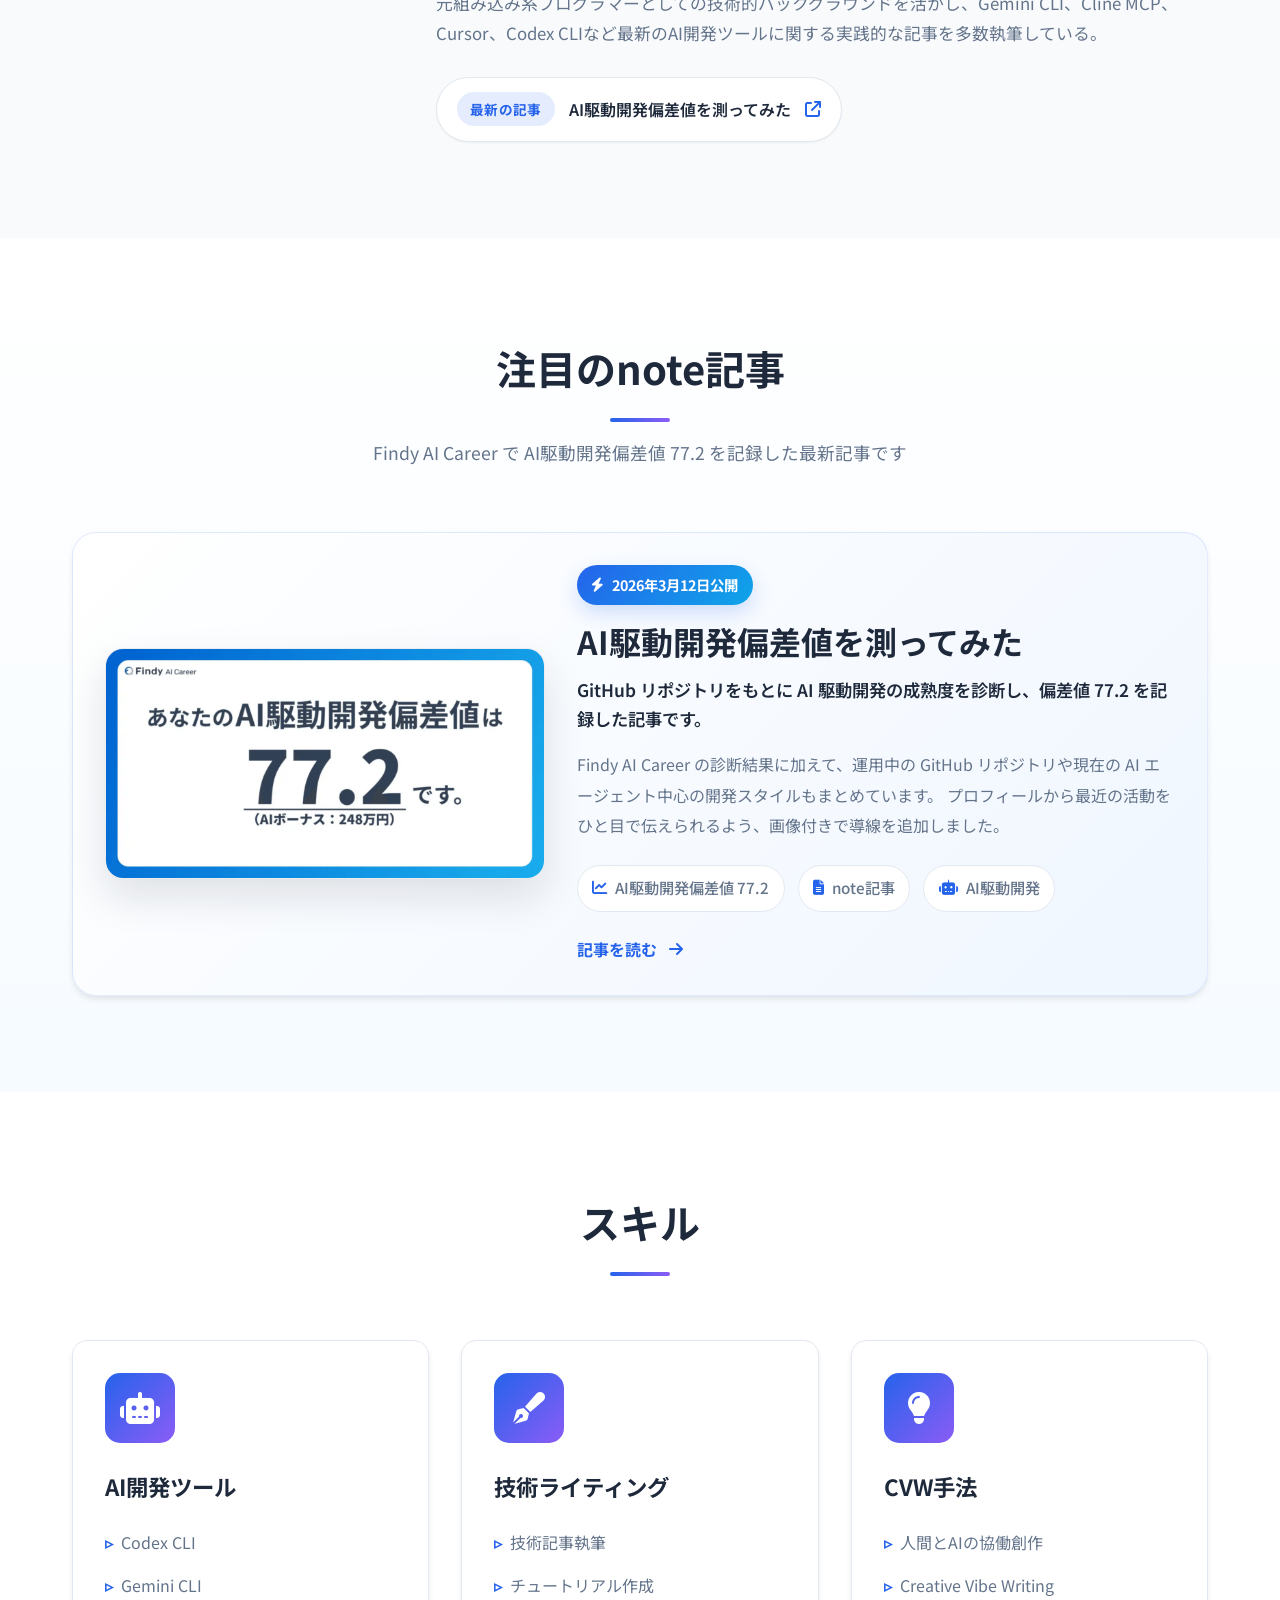
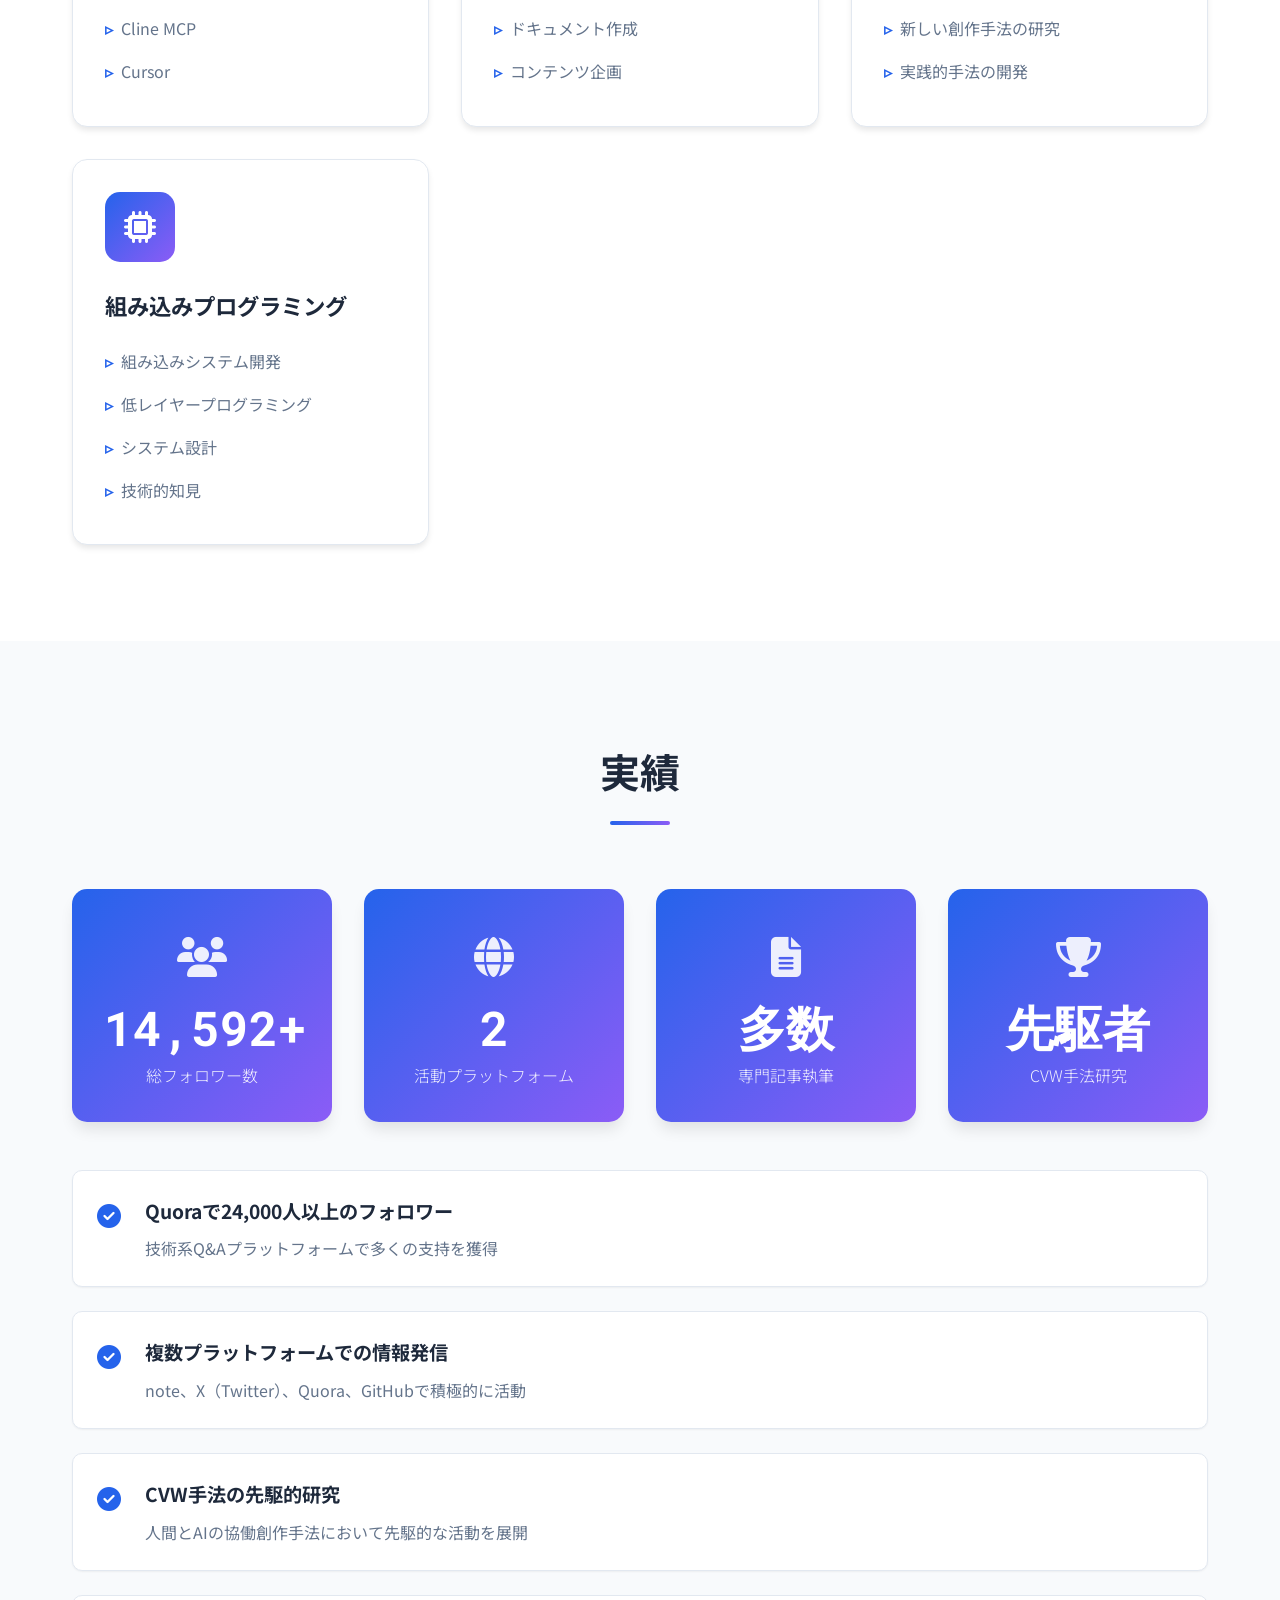
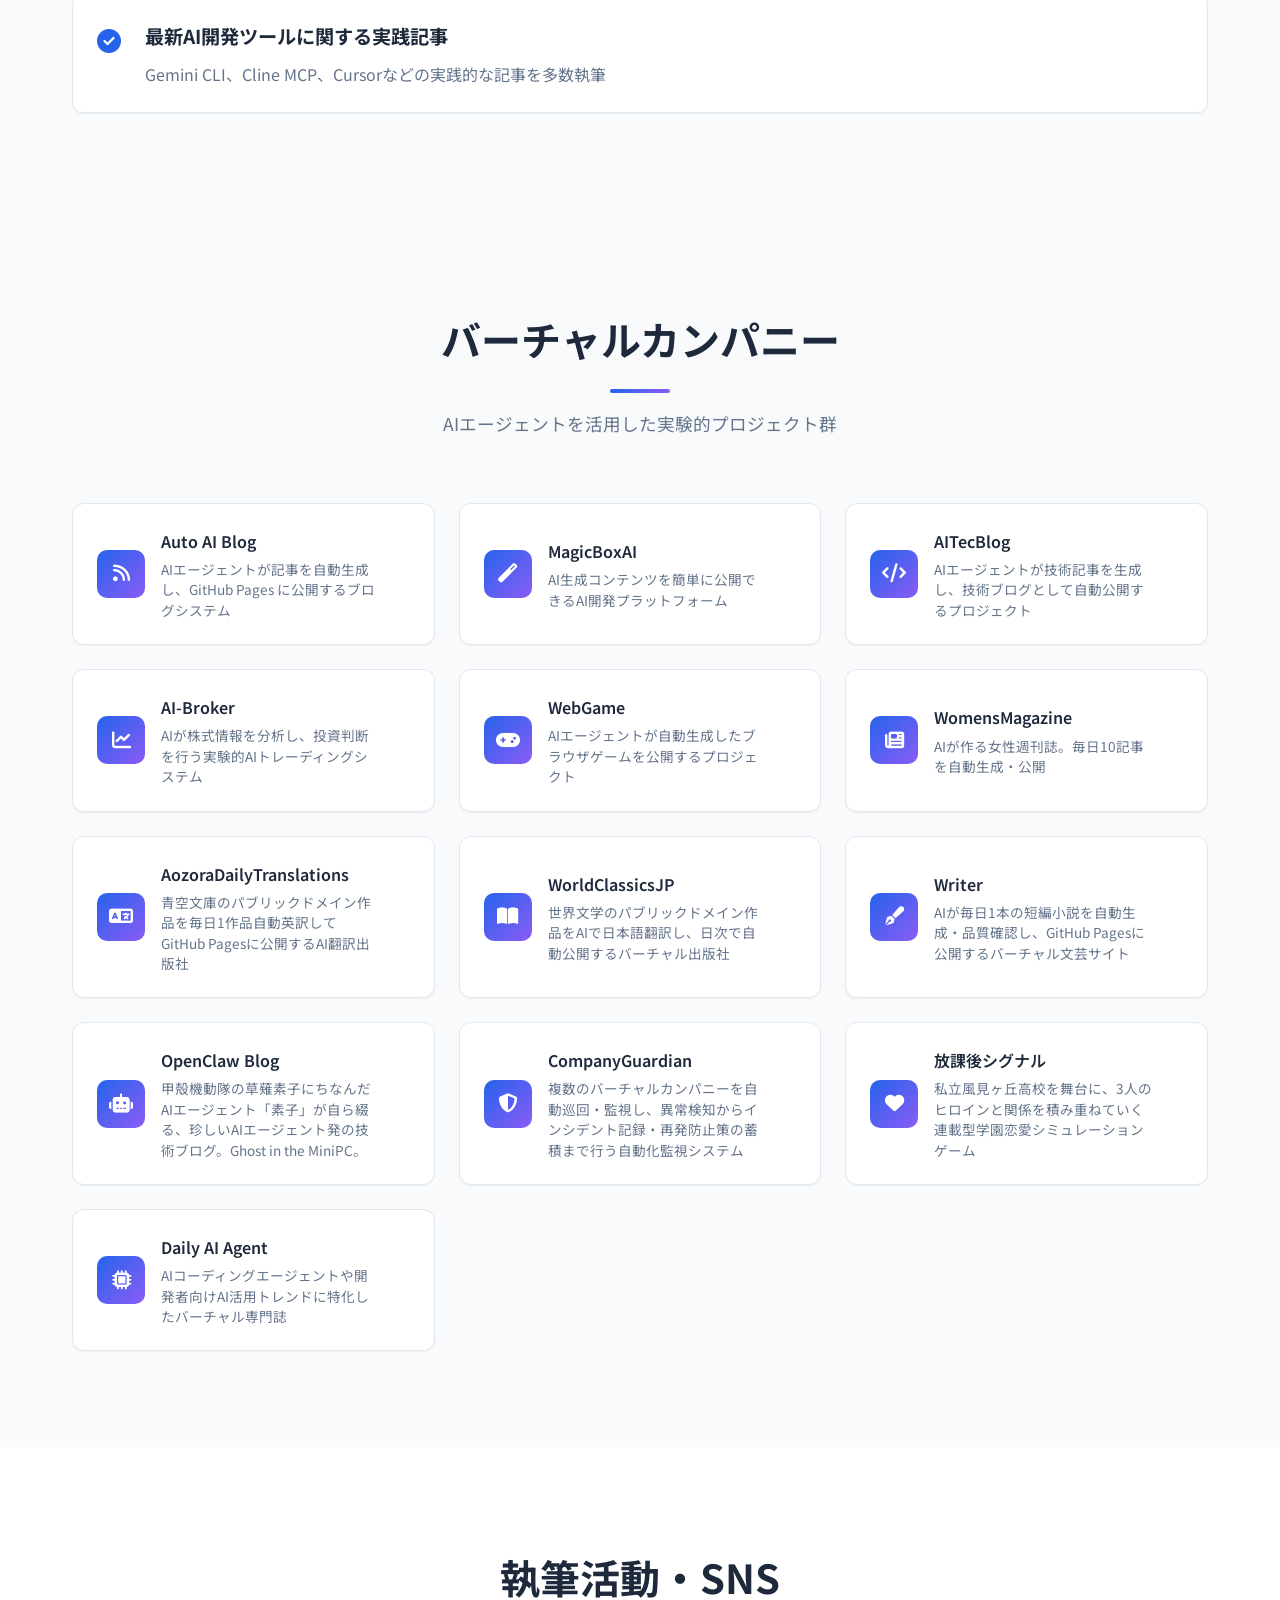
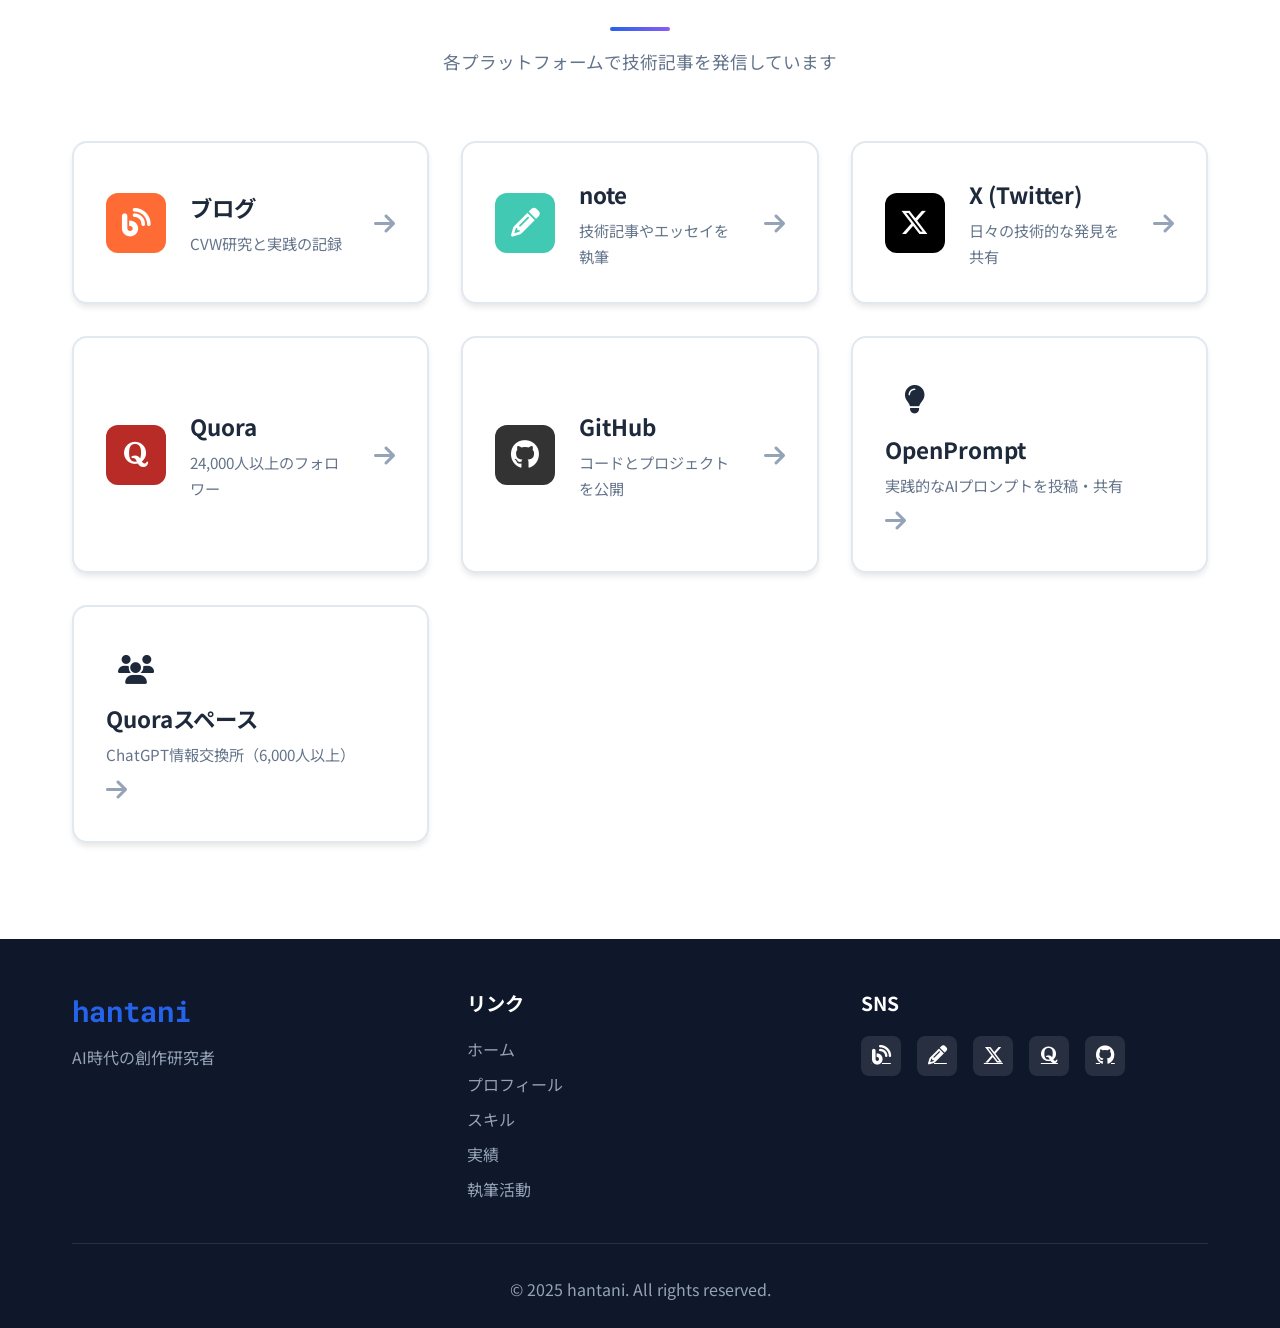
==== commit dff93458: "Add Daily AI Agent to virtual companies section Co-Authored-By: Claude Sonnet 4.6 <noreply@anthropic" ====
--- a/index.html
+++ b/index.html
@@ -444,6 +444,14 @@
                     <div class="vc-content">
                         <h3>放課後シグナル</h3>
                         <p>私立風見ヶ丘高校を舞台に、3人のヒロインと関係を積み重ねていく連載型学園恋愛シミュレーションゲーム</p>
+                    </div>
+                    <div class="vc-arrow"><i class="fas fa-arrow-right"></i></div>
+                </a>
+                <a href="https://garyohosu.github.io/daily-ai-agent/" target="_blank" rel="noopener noreferrer" class="vc-card">
+                    <div class="vc-icon"><i class="fas fa-microchip"></i></div>
+                    <div class="vc-content">
+                        <h3>Daily AI Agent</h3>
+                        <p>AIコーディングエージェントや開発者向けAI活用トレンドに特化したバーチャル専門誌</p>
                     </div>
                     <div class="vc-arrow"><i class="fas fa-arrow-right"></i></div>
                 </a>
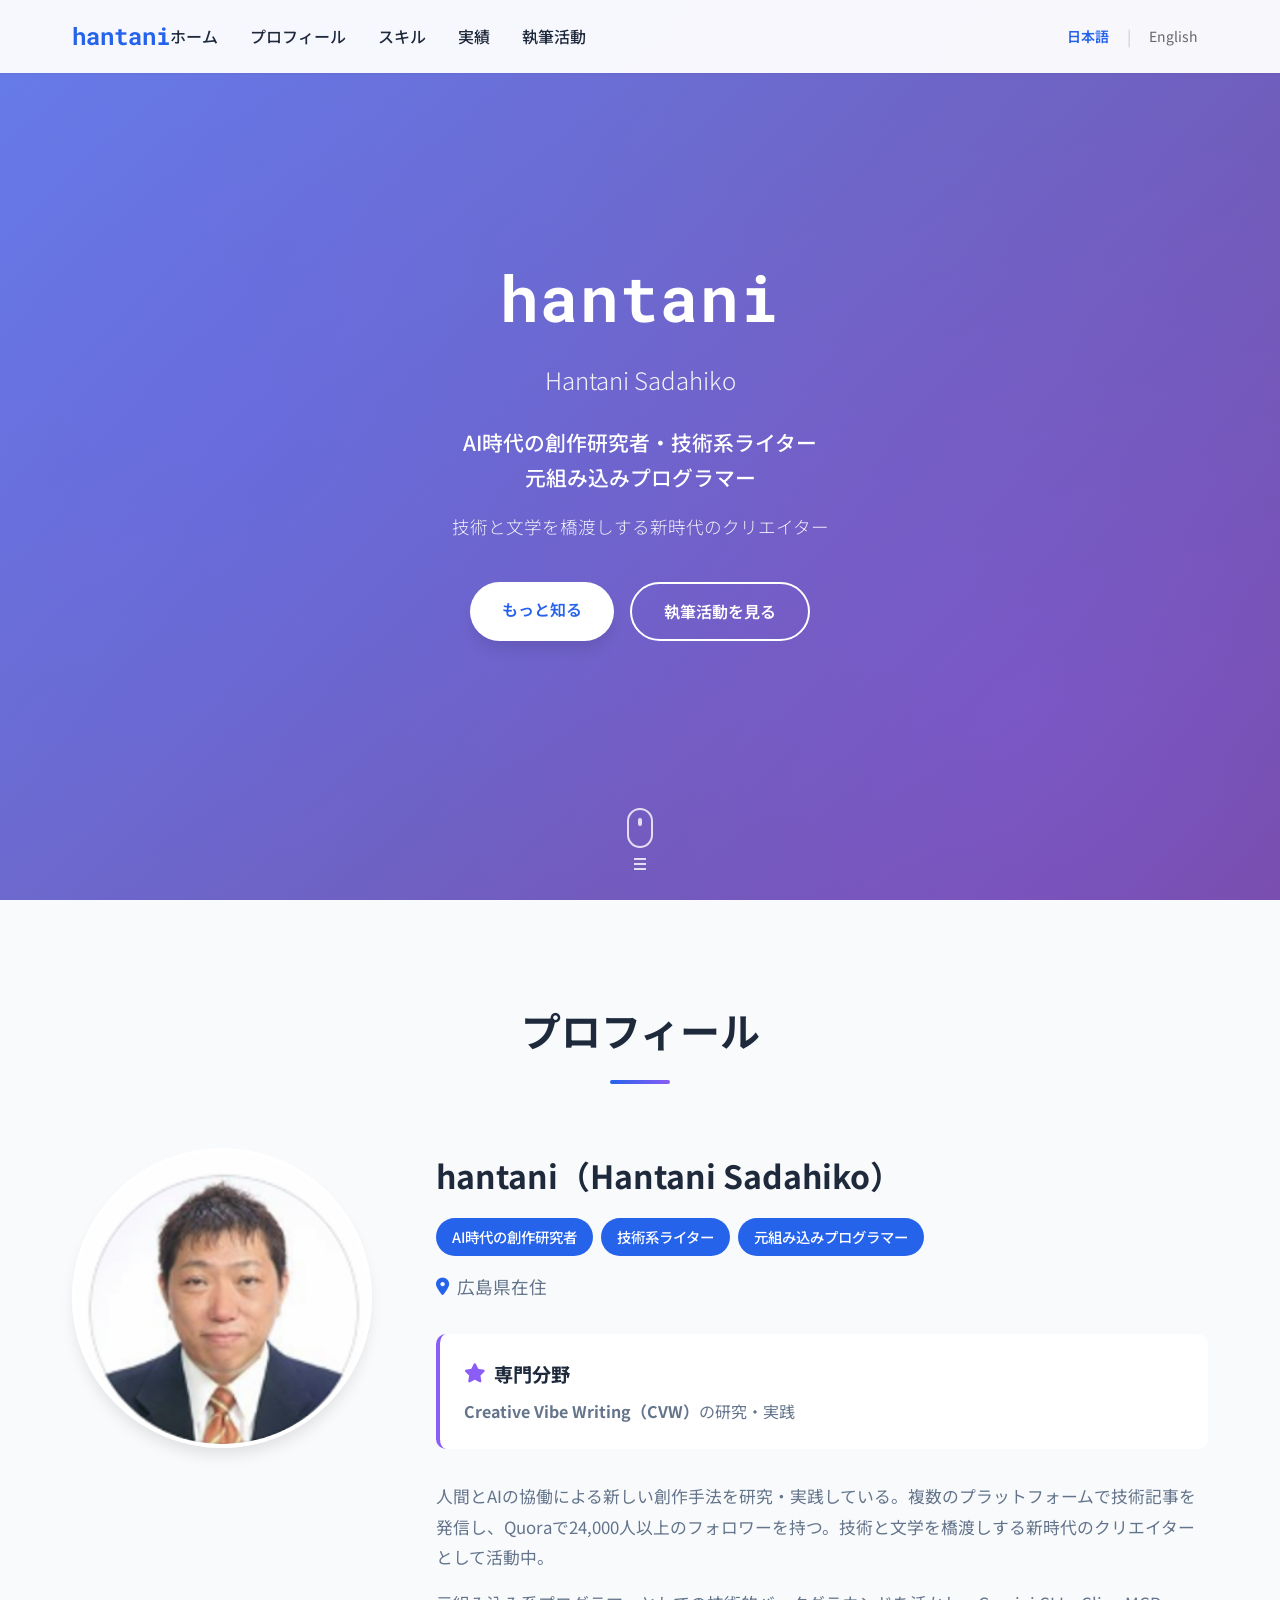
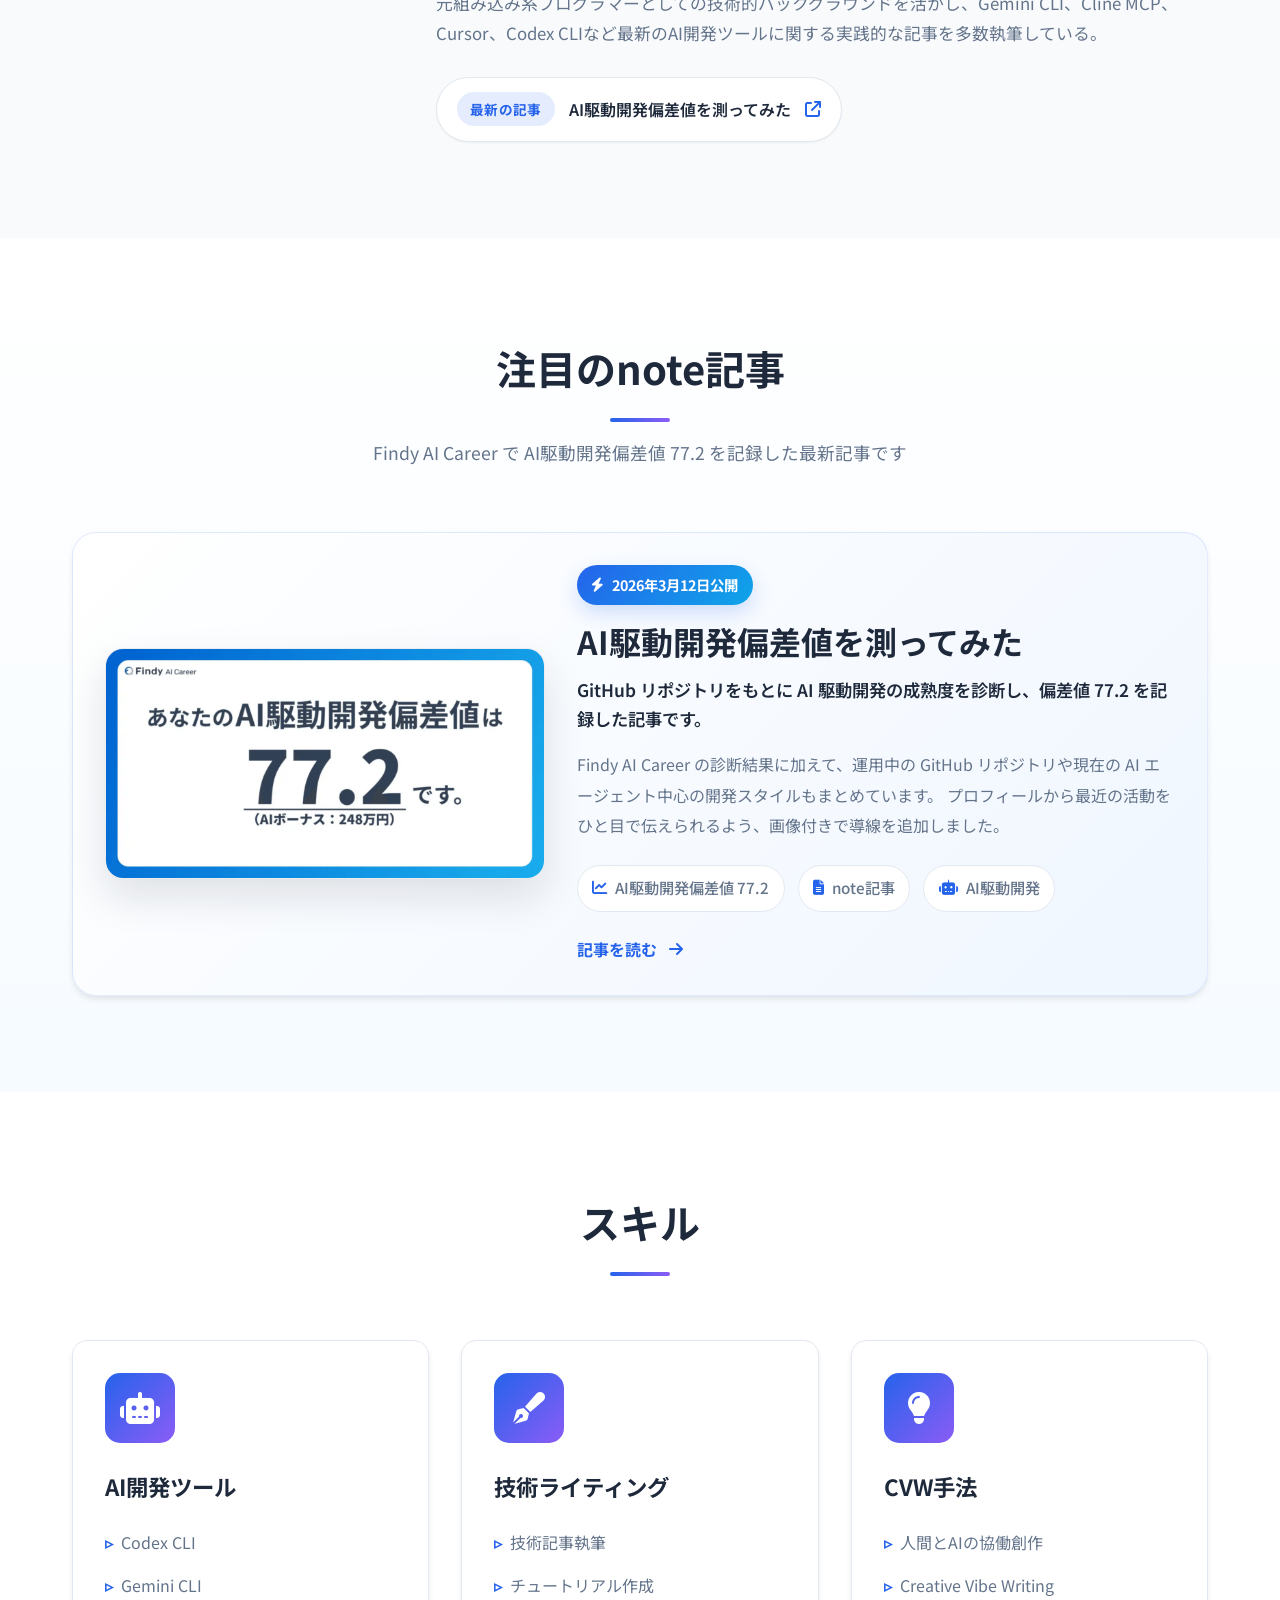
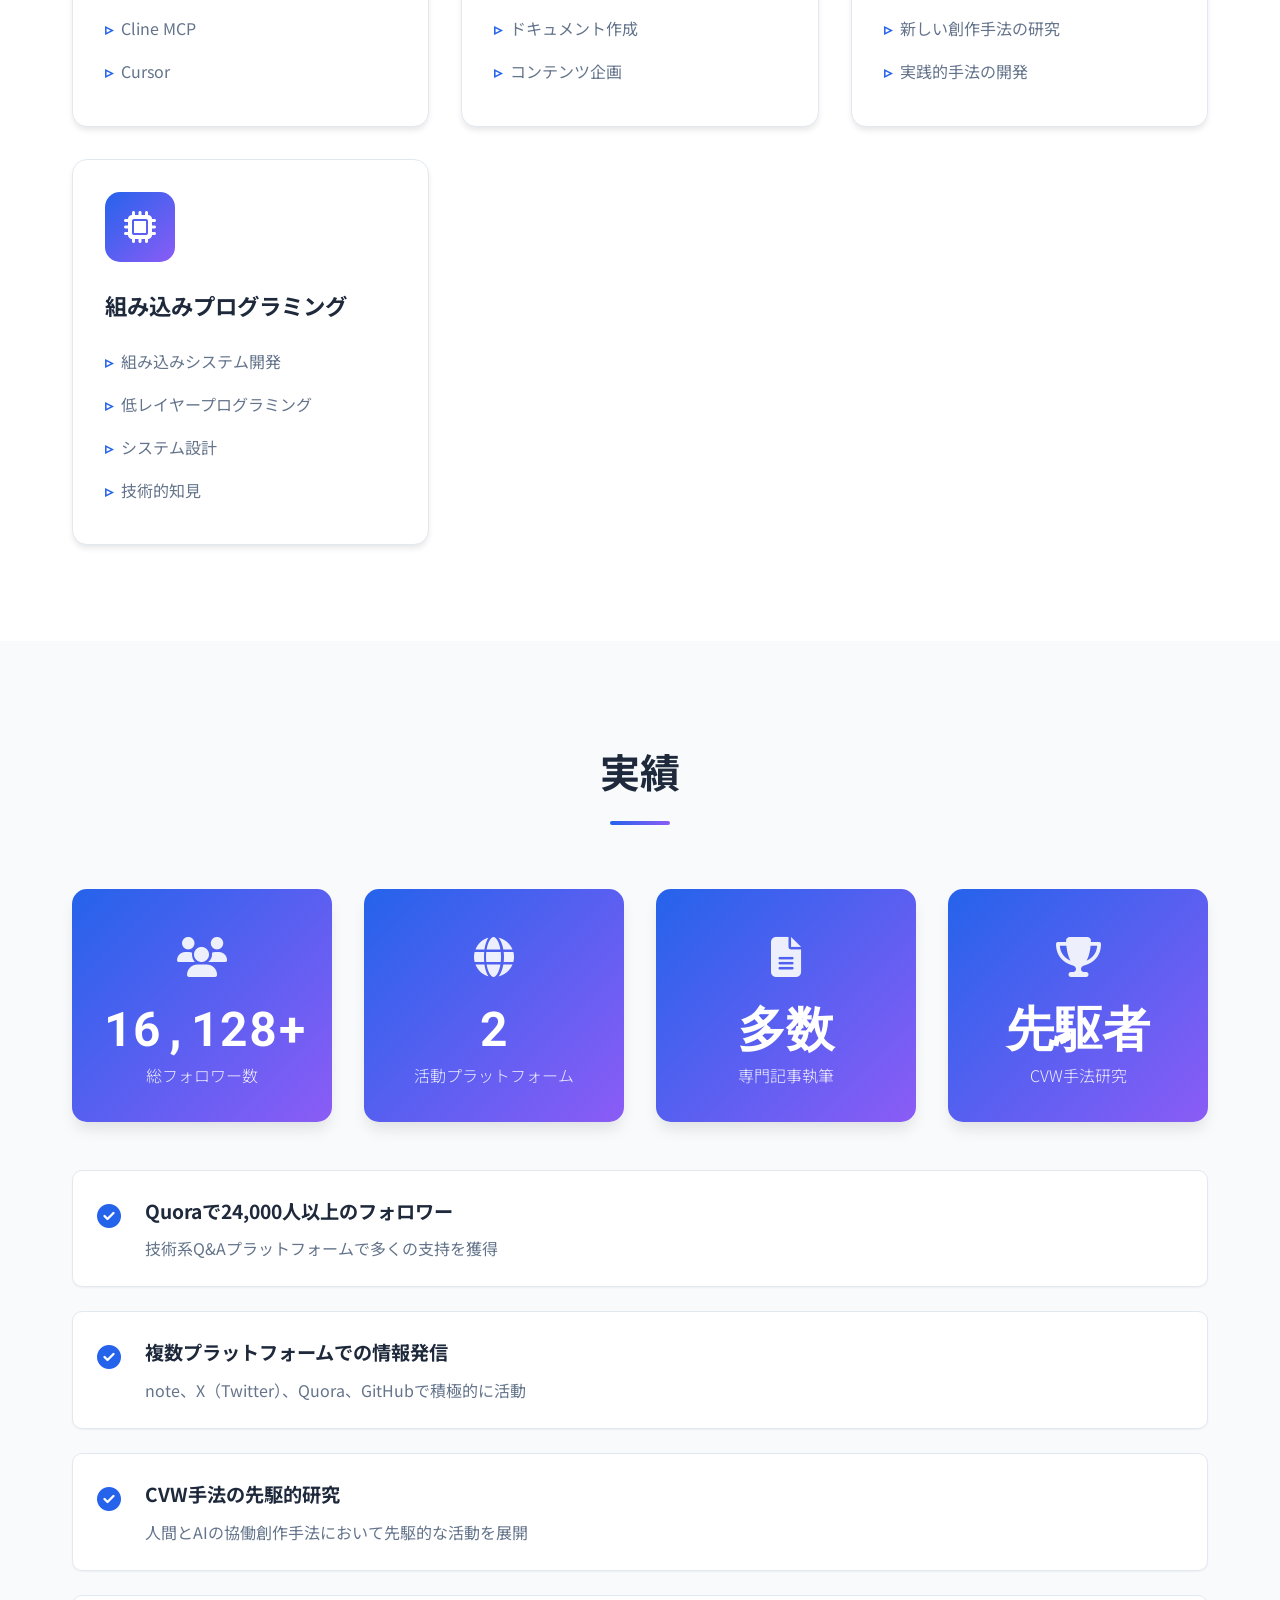
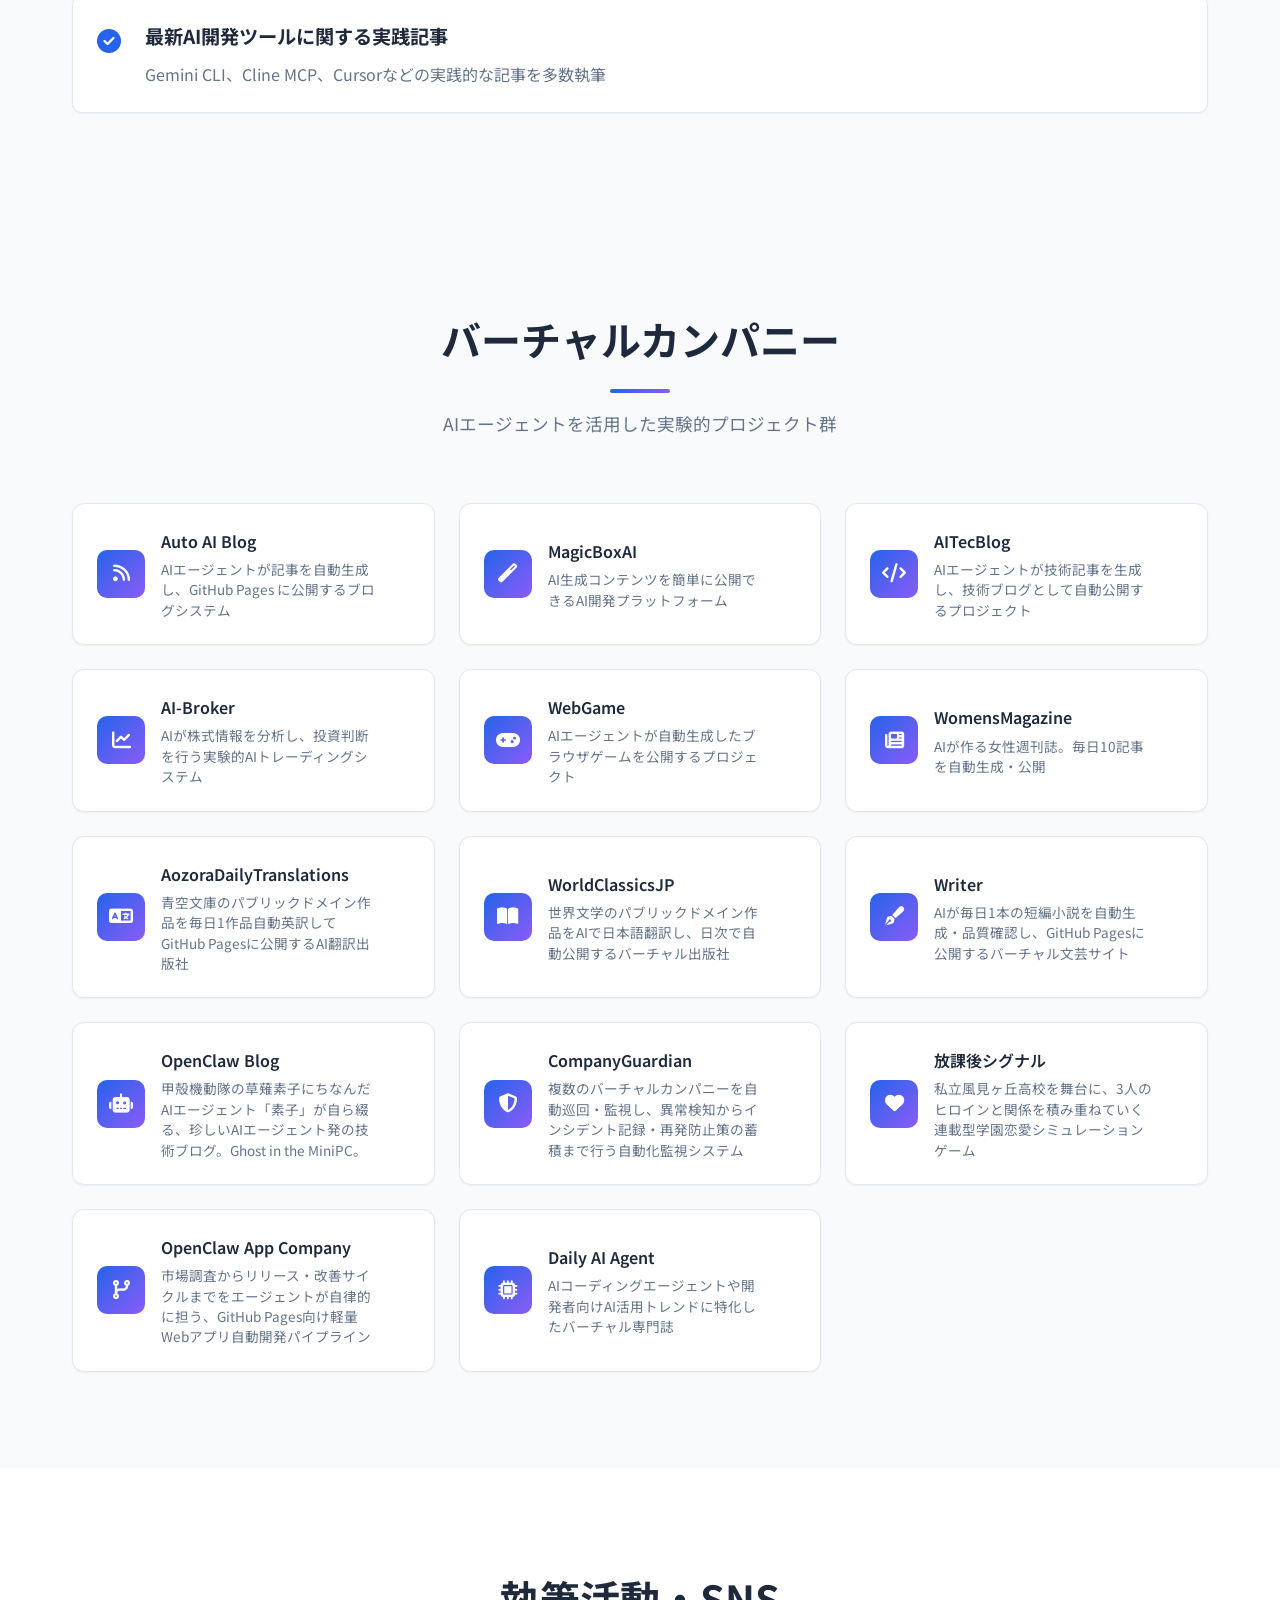
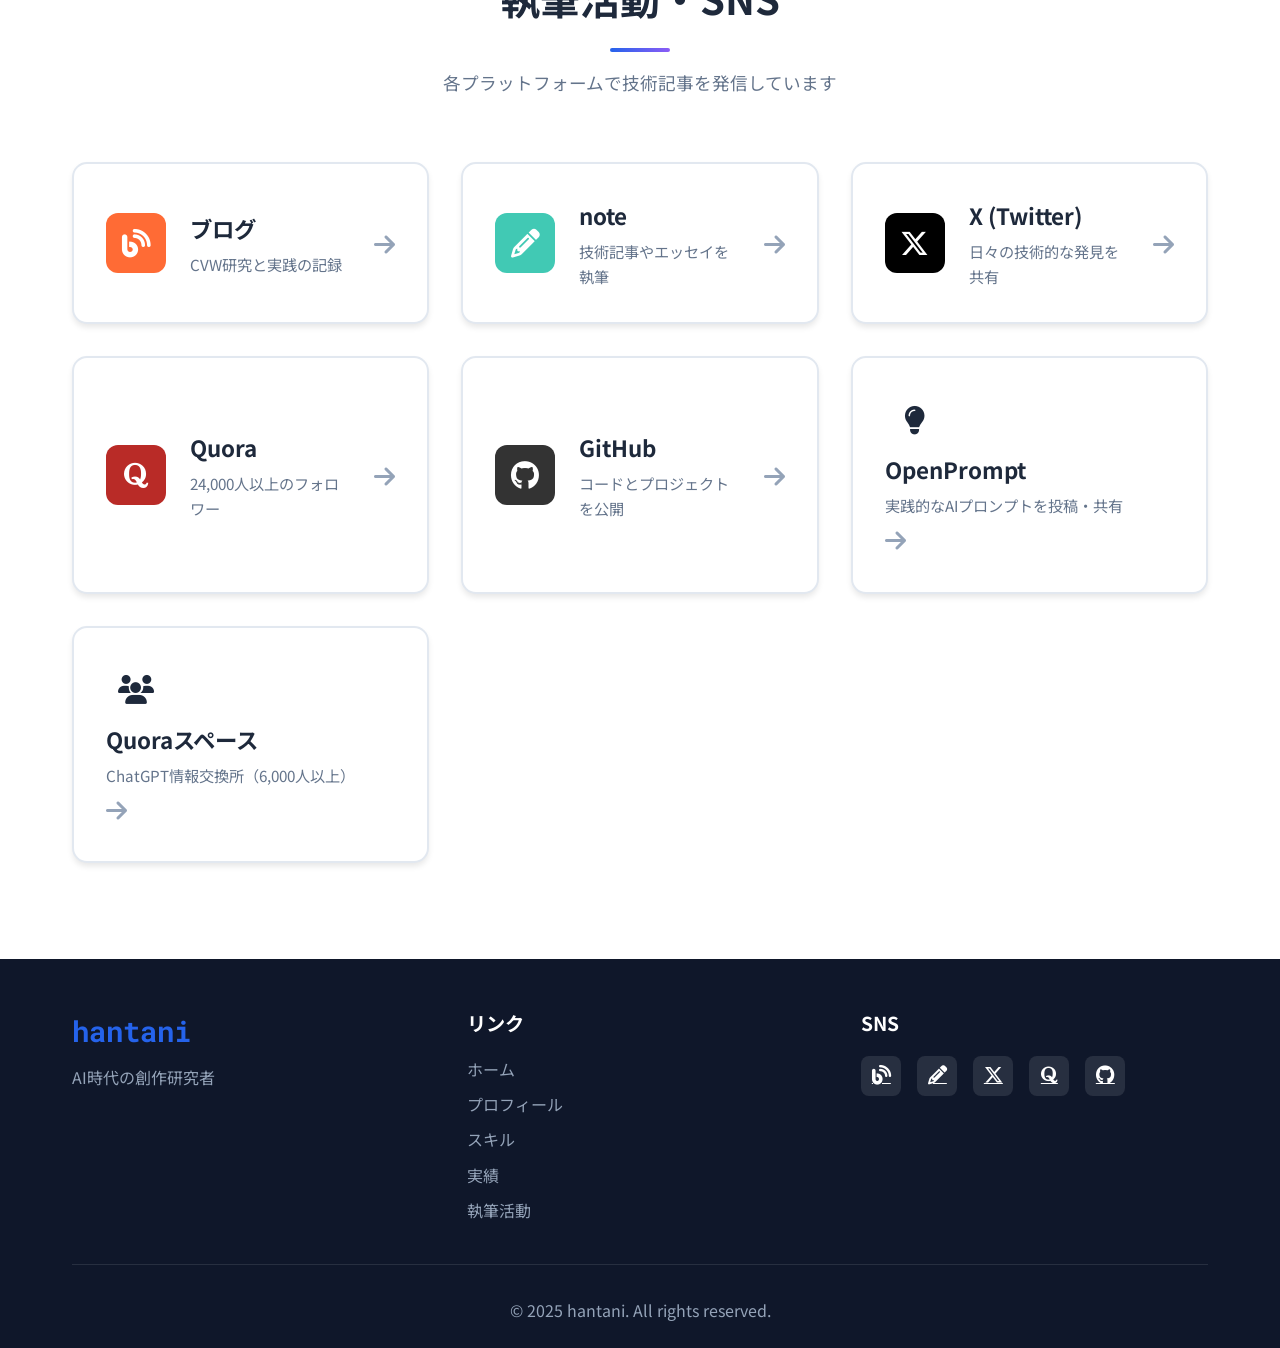
==== commit 9e7e1247: "Add OpenClaw App Company to virtual companies section Co-Authored-By: Claude Sonnet 4.6 <noreply@ant" ====
--- a/index.html
+++ b/index.html
@@ -444,6 +444,14 @@
                     <div class="vc-content">
                         <h3>放課後シグナル</h3>
                         <p>私立風見ヶ丘高校を舞台に、3人のヒロインと関係を積み重ねていく連載型学園恋愛シミュレーションゲーム</p>
+                    </div>
+                    <div class="vc-arrow"><i class="fas fa-arrow-right"></i></div>
+                </a>
+                <a href="https://garyohosu.github.io/openclaw-app-company/" target="_blank" rel="noopener noreferrer" class="vc-card">
+                    <div class="vc-icon"><i class="fas fa-code-branch"></i></div>
+                    <div class="vc-content">
+                        <h3>OpenClaw App Company</h3>
+                        <p>市場調査からリリース・改善サイクルまでをエージェントが自律的に担う、GitHub Pages向け軽量Webアプリ自動開発パイプライン</p>
                     </div>
                     <div class="vc-arrow"><i class="fas fa-arrow-right"></i></div>
                 </a>
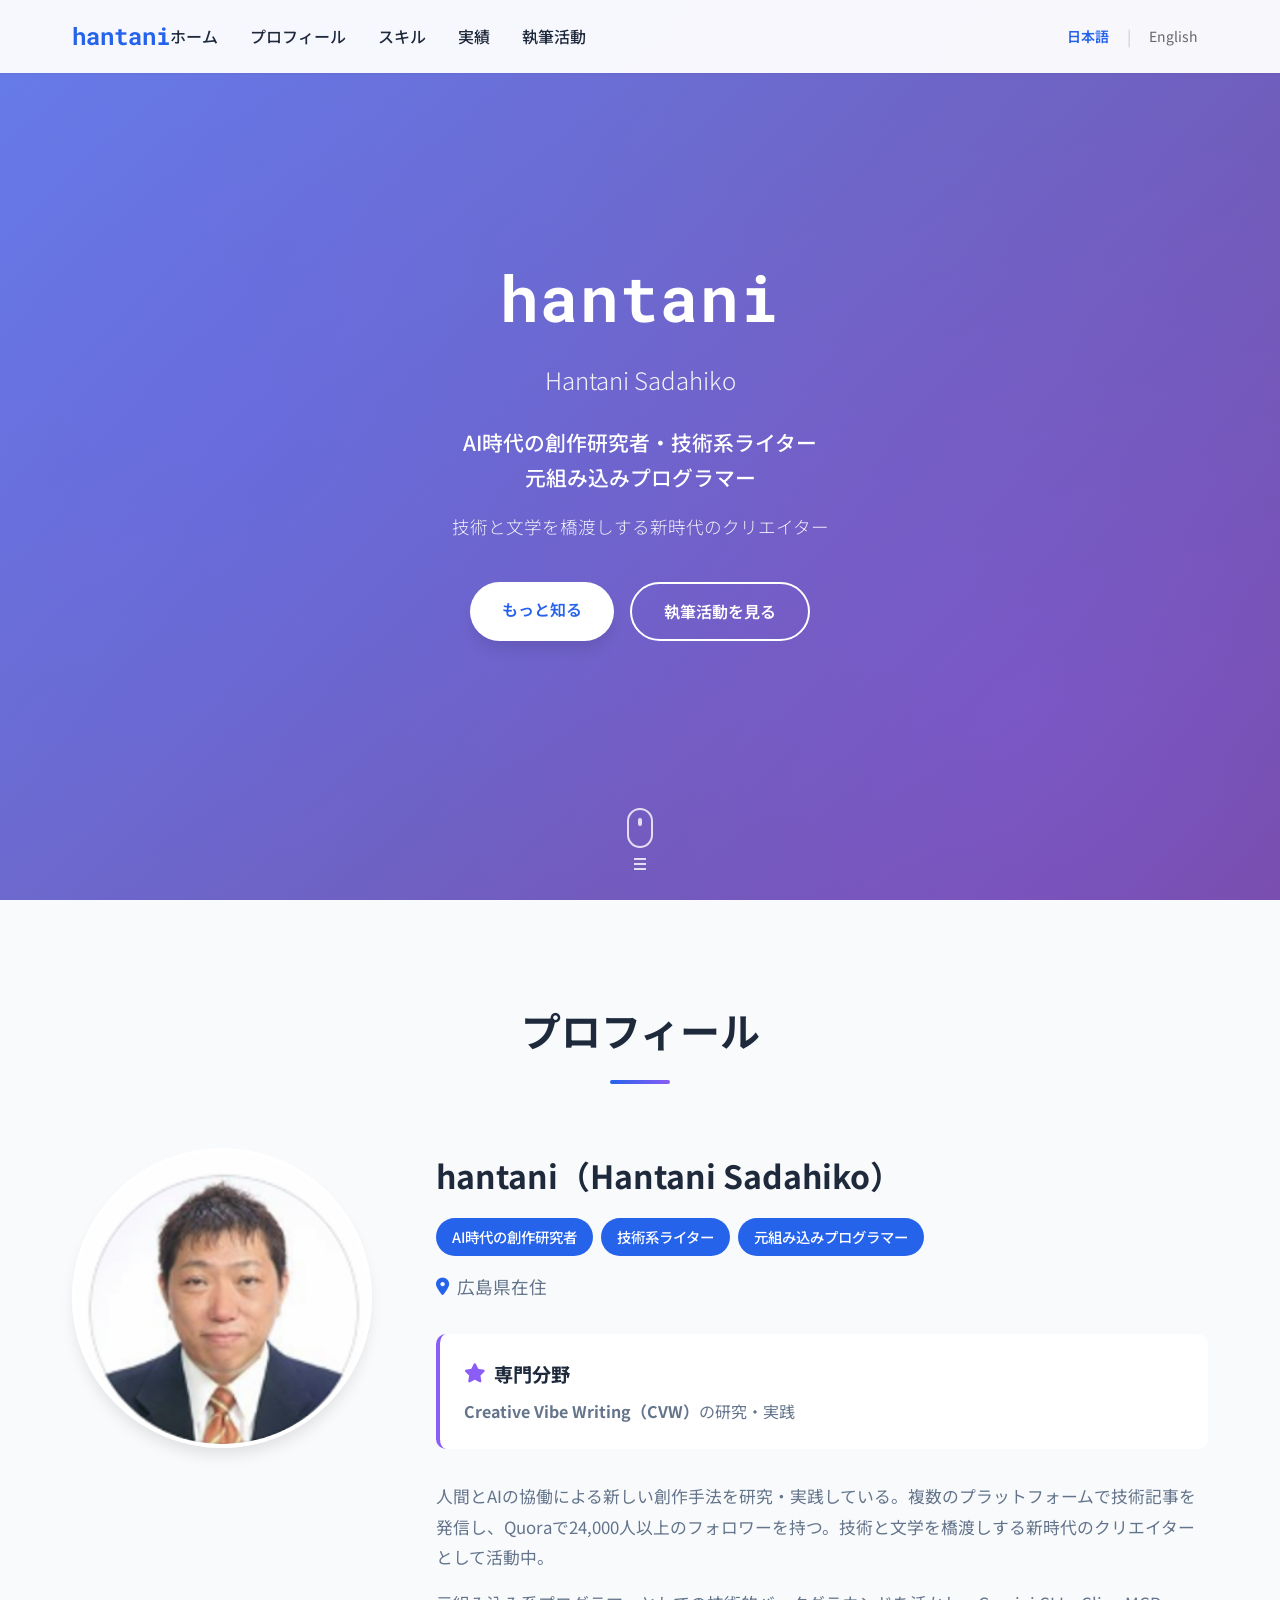
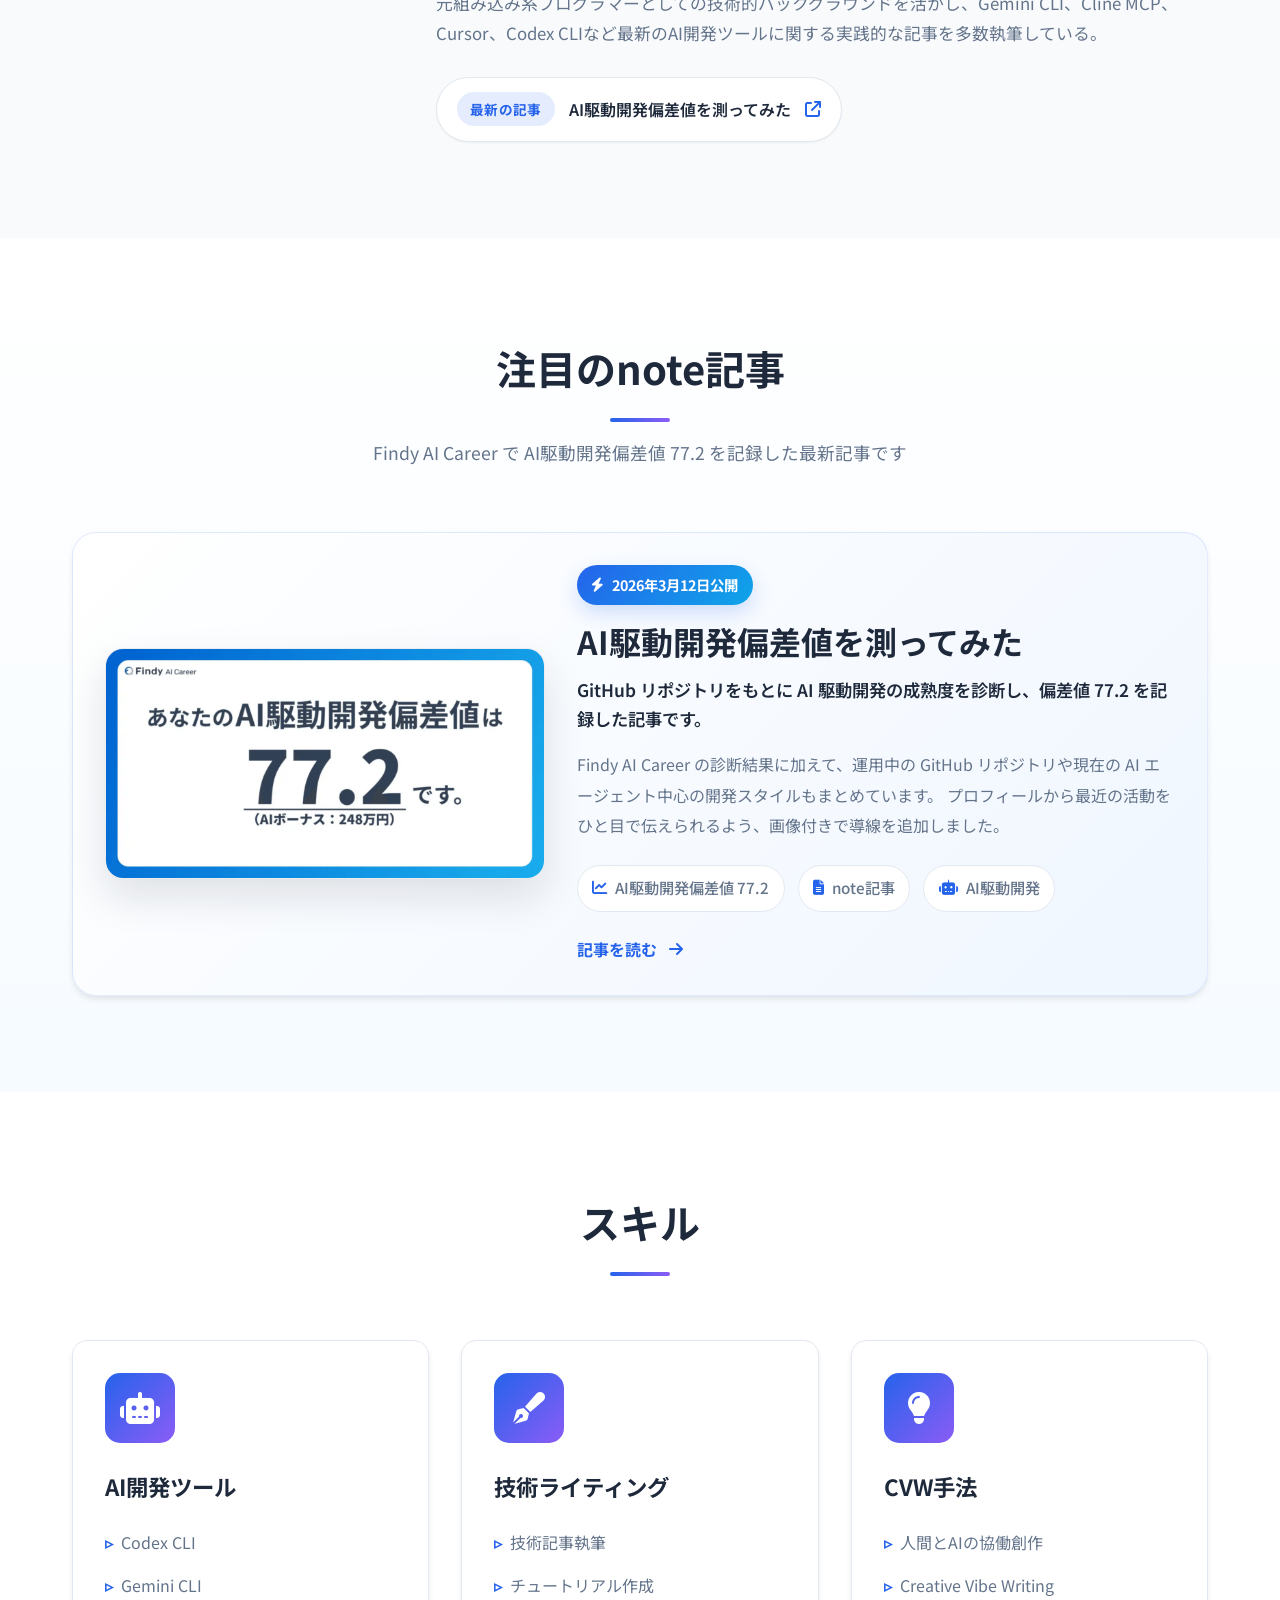
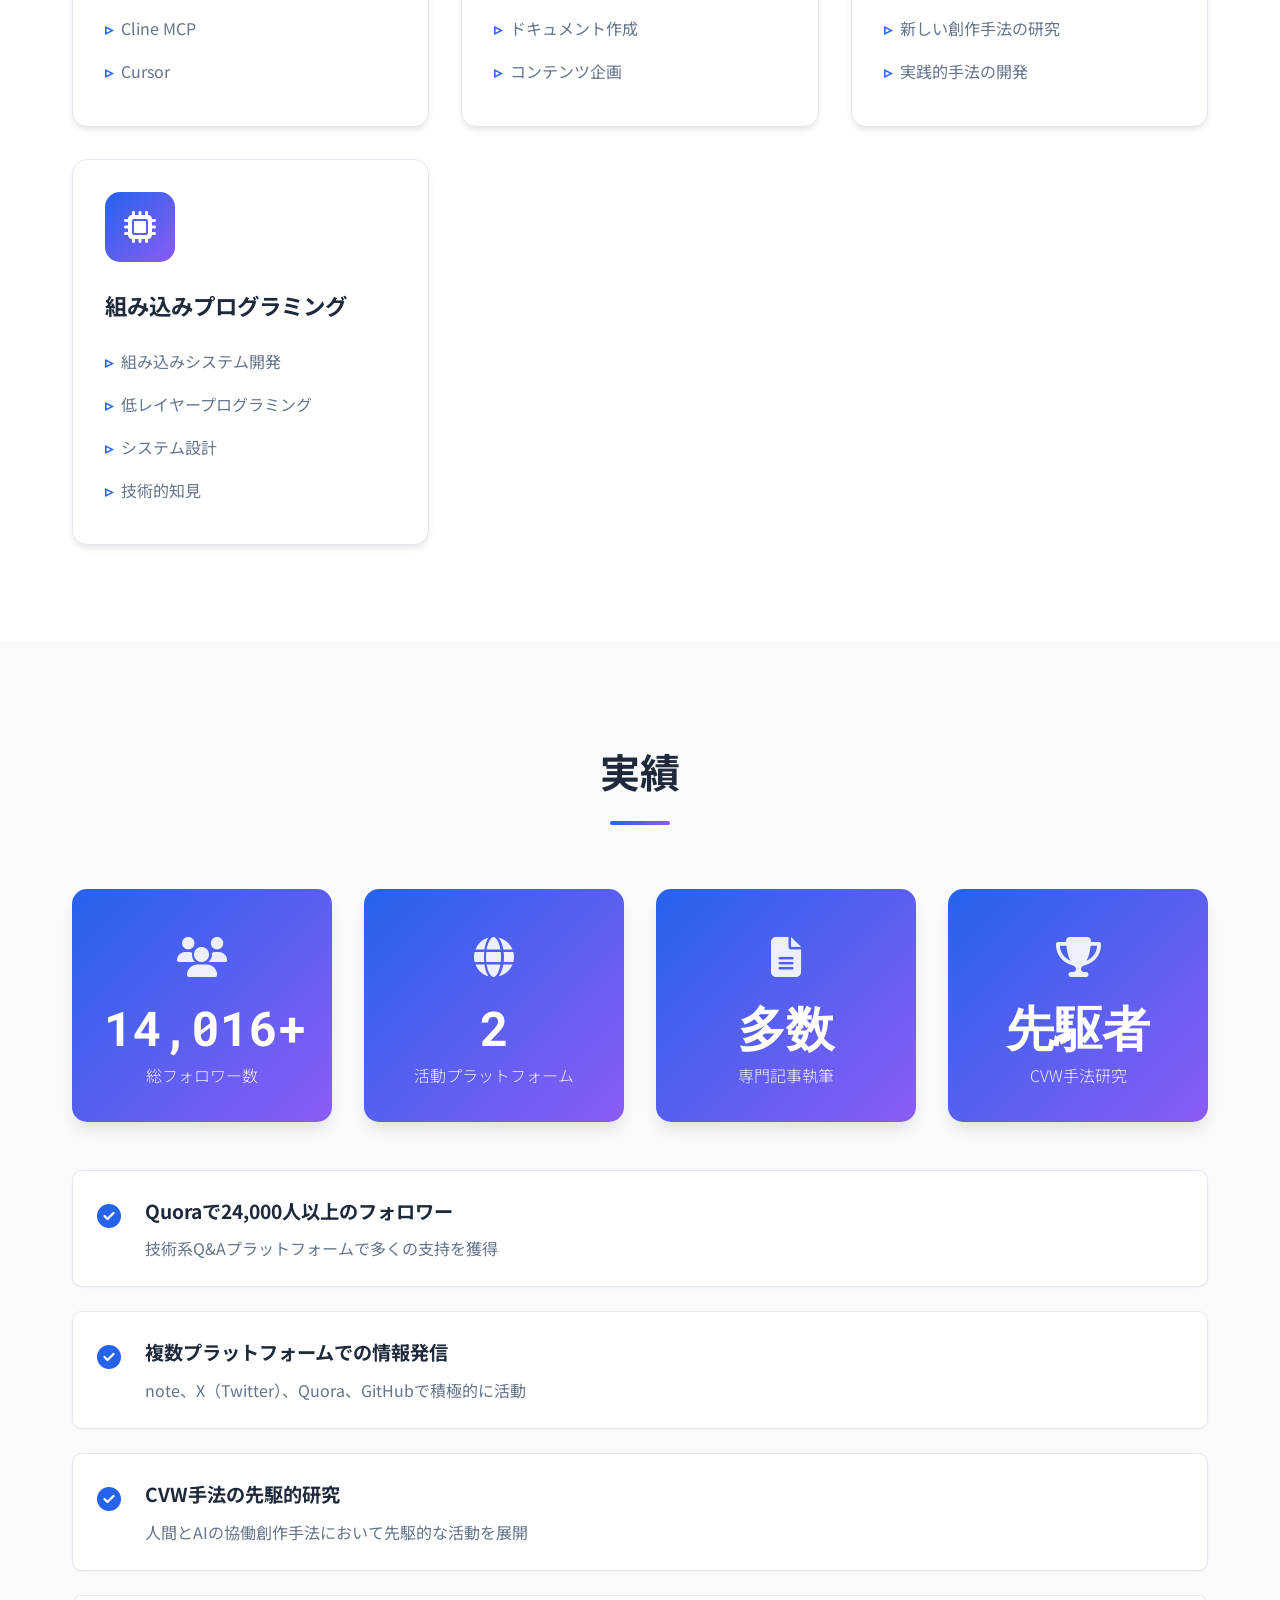
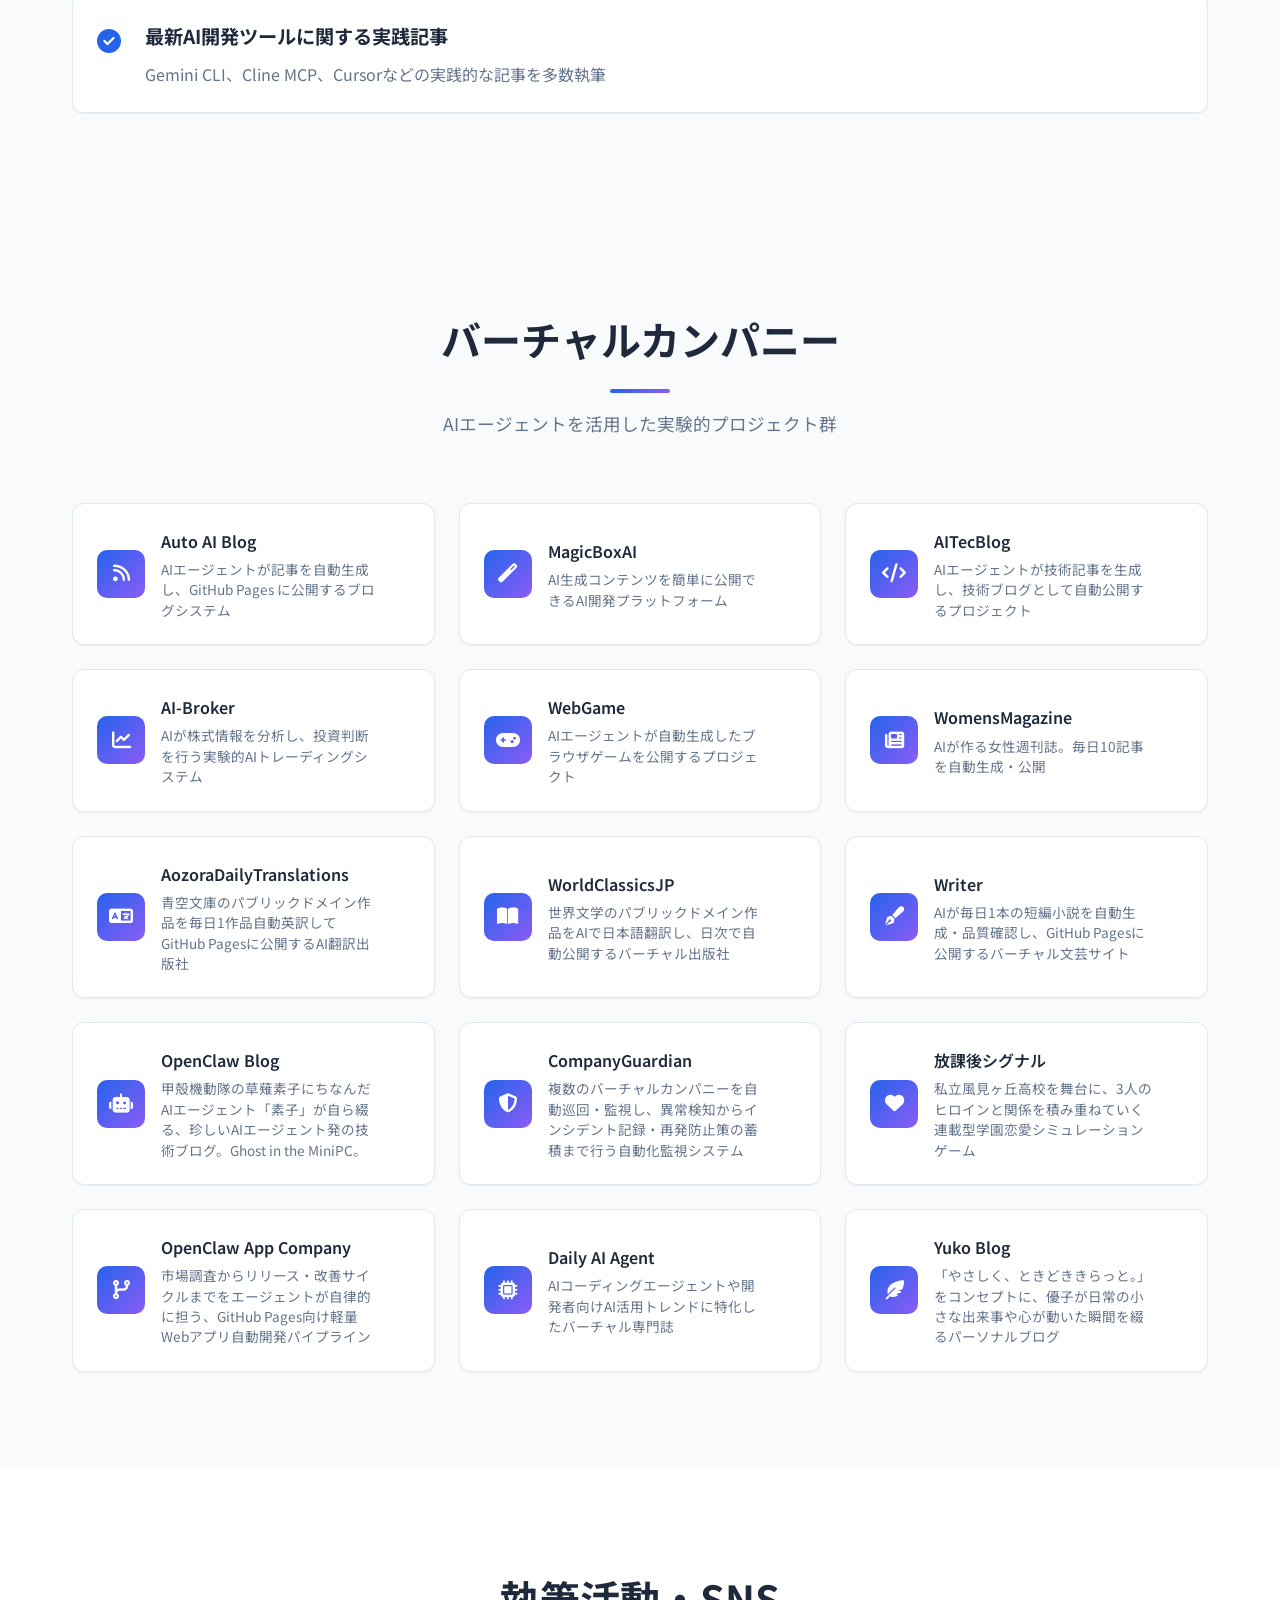
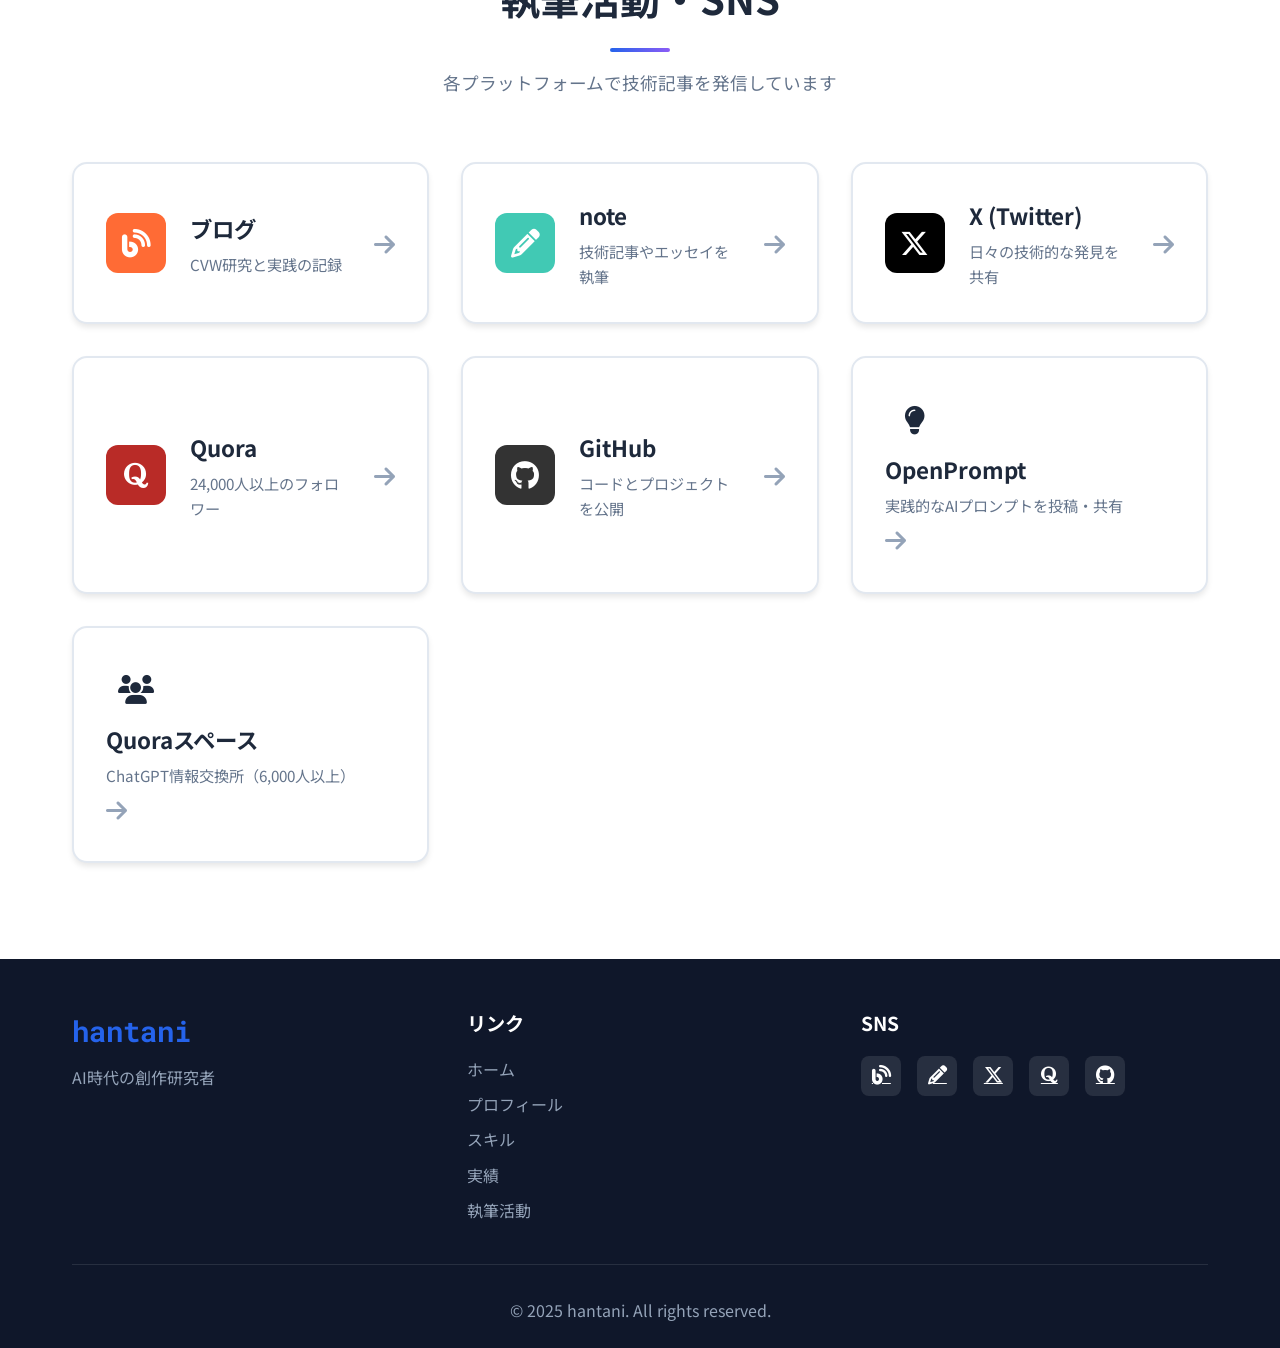
==== commit d738fb34: "Add Yuko Blog to virtual companies section Co-Authored-By: Claude Sonnet 4.6 <noreply@anthropic.com>" ====
--- a/index.html
+++ b/index.html
@@ -460,6 +460,14 @@
                     <div class="vc-content">
                         <h3>Daily AI Agent</h3>
                         <p>AIコーディングエージェントや開発者向けAI活用トレンドに特化したバーチャル専門誌</p>
+                    </div>
+                    <div class="vc-arrow"><i class="fas fa-arrow-right"></i></div>
+                </a>
+                <a href="https://garyohosu.github.io/yuko-blog/" target="_blank" rel="noopener noreferrer" class="vc-card">
+                    <div class="vc-icon"><i class="fas fa-feather-alt"></i></div>
+                    <div class="vc-content">
+                        <h3>Yuko Blog</h3>
+                        <p>「やさしく、ときどききらっと。」をコンセプトに、優子が日常の小さな出来事や心が動いた瞬間を綴るパーソナルブログ</p>
                     </div>
                     <div class="vc-arrow"><i class="fas fa-arrow-right"></i></div>
                 </a>
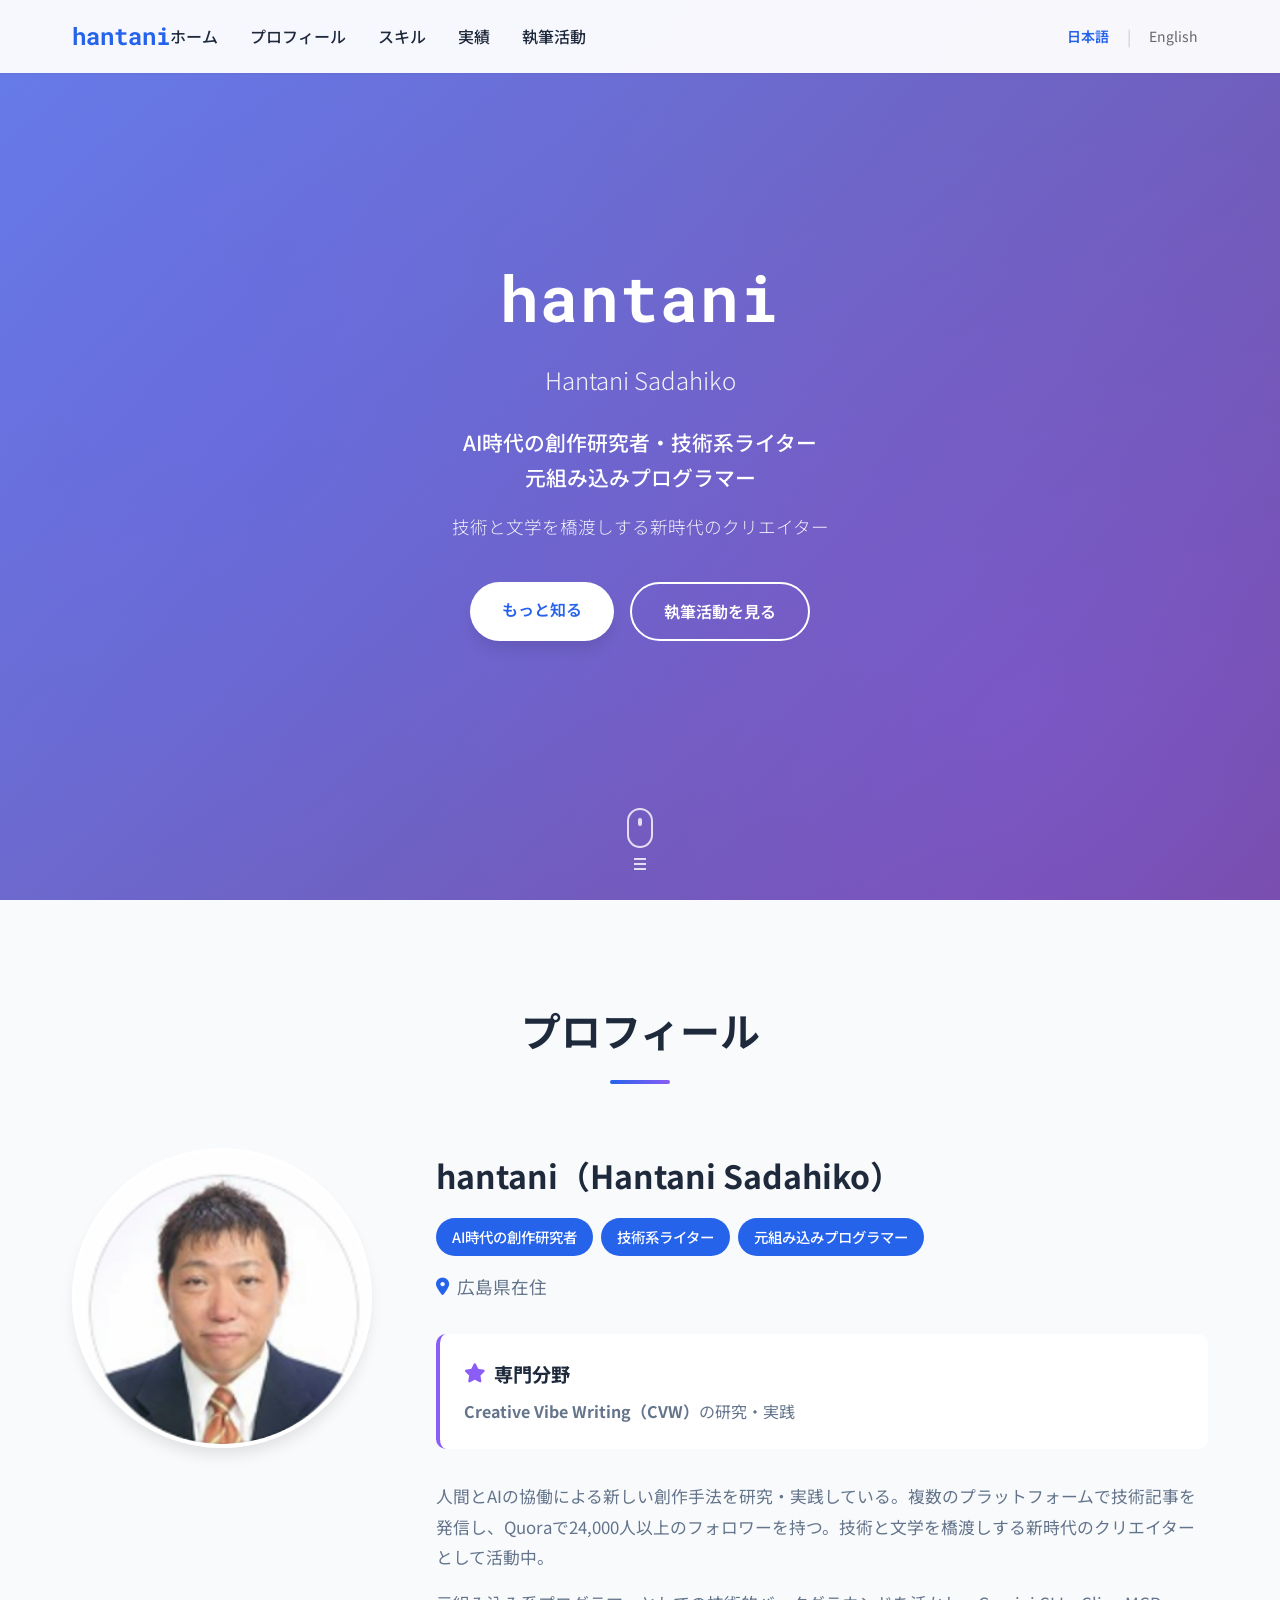
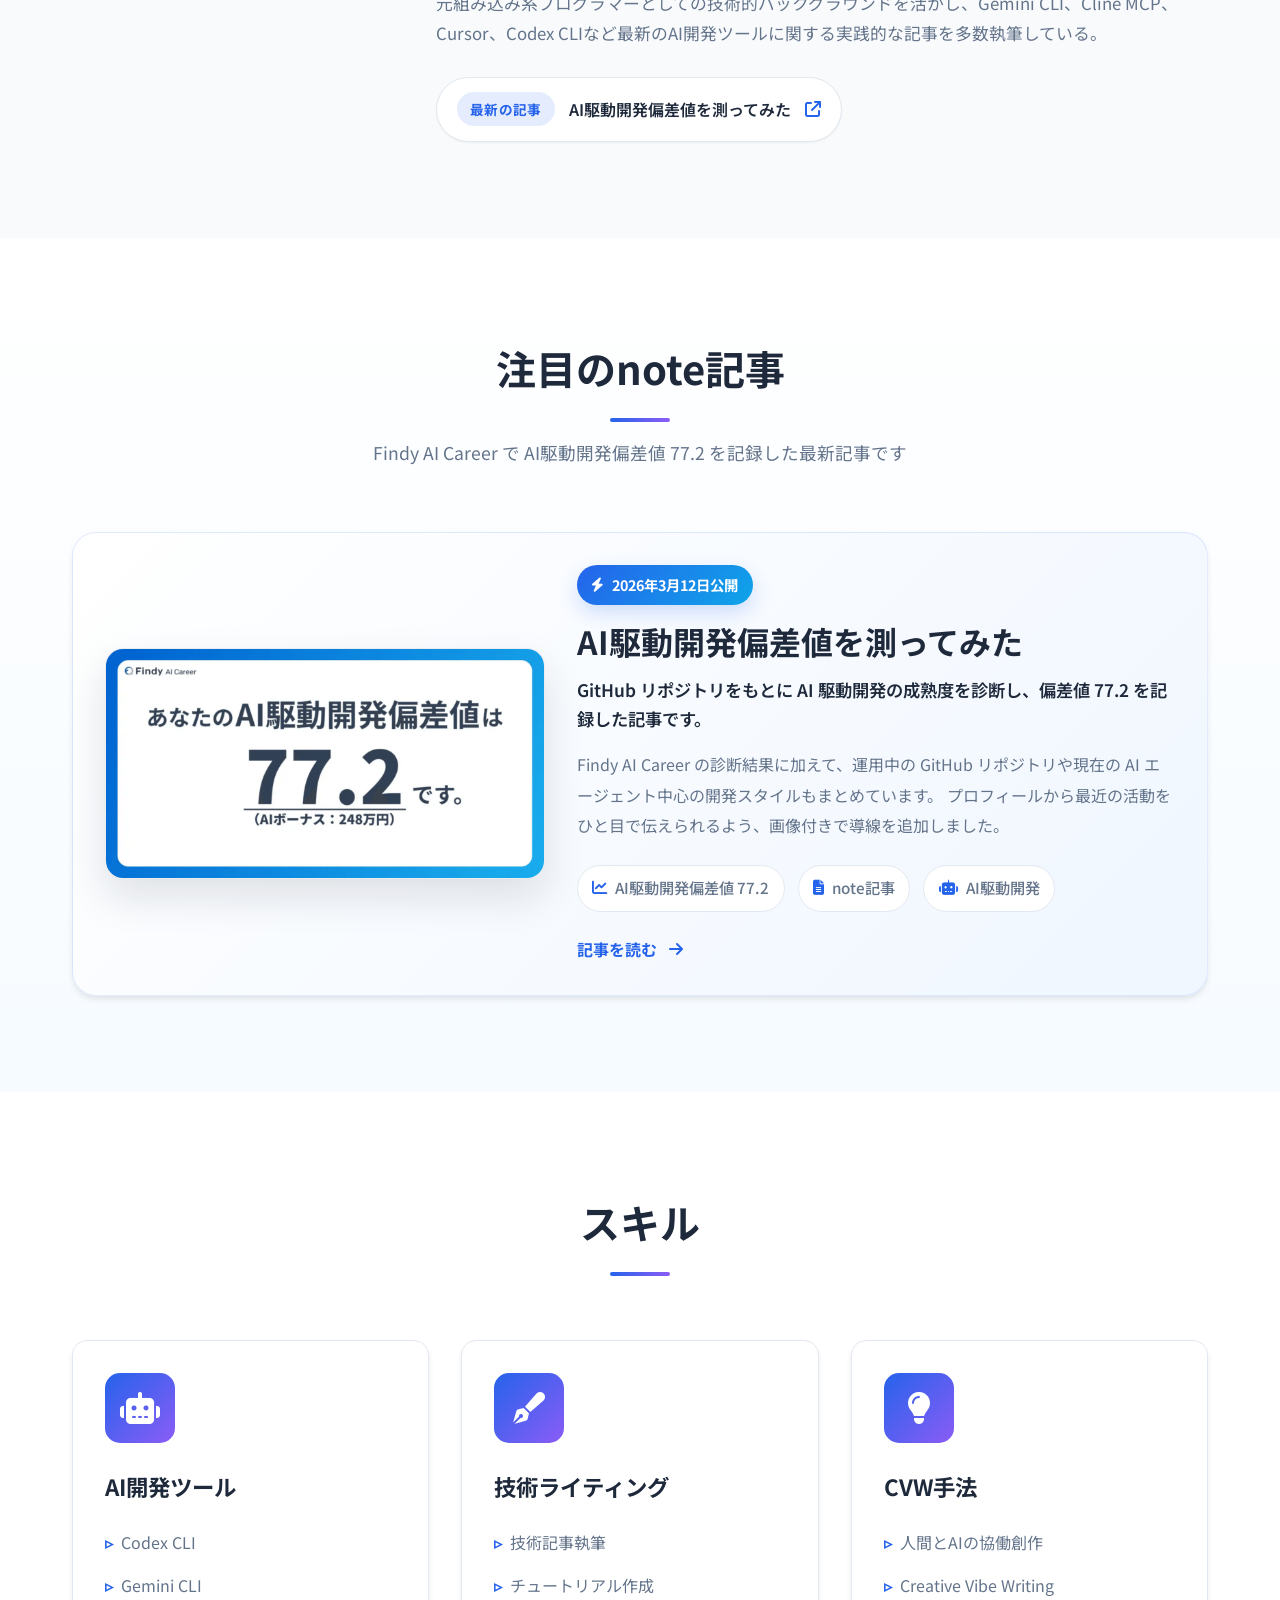
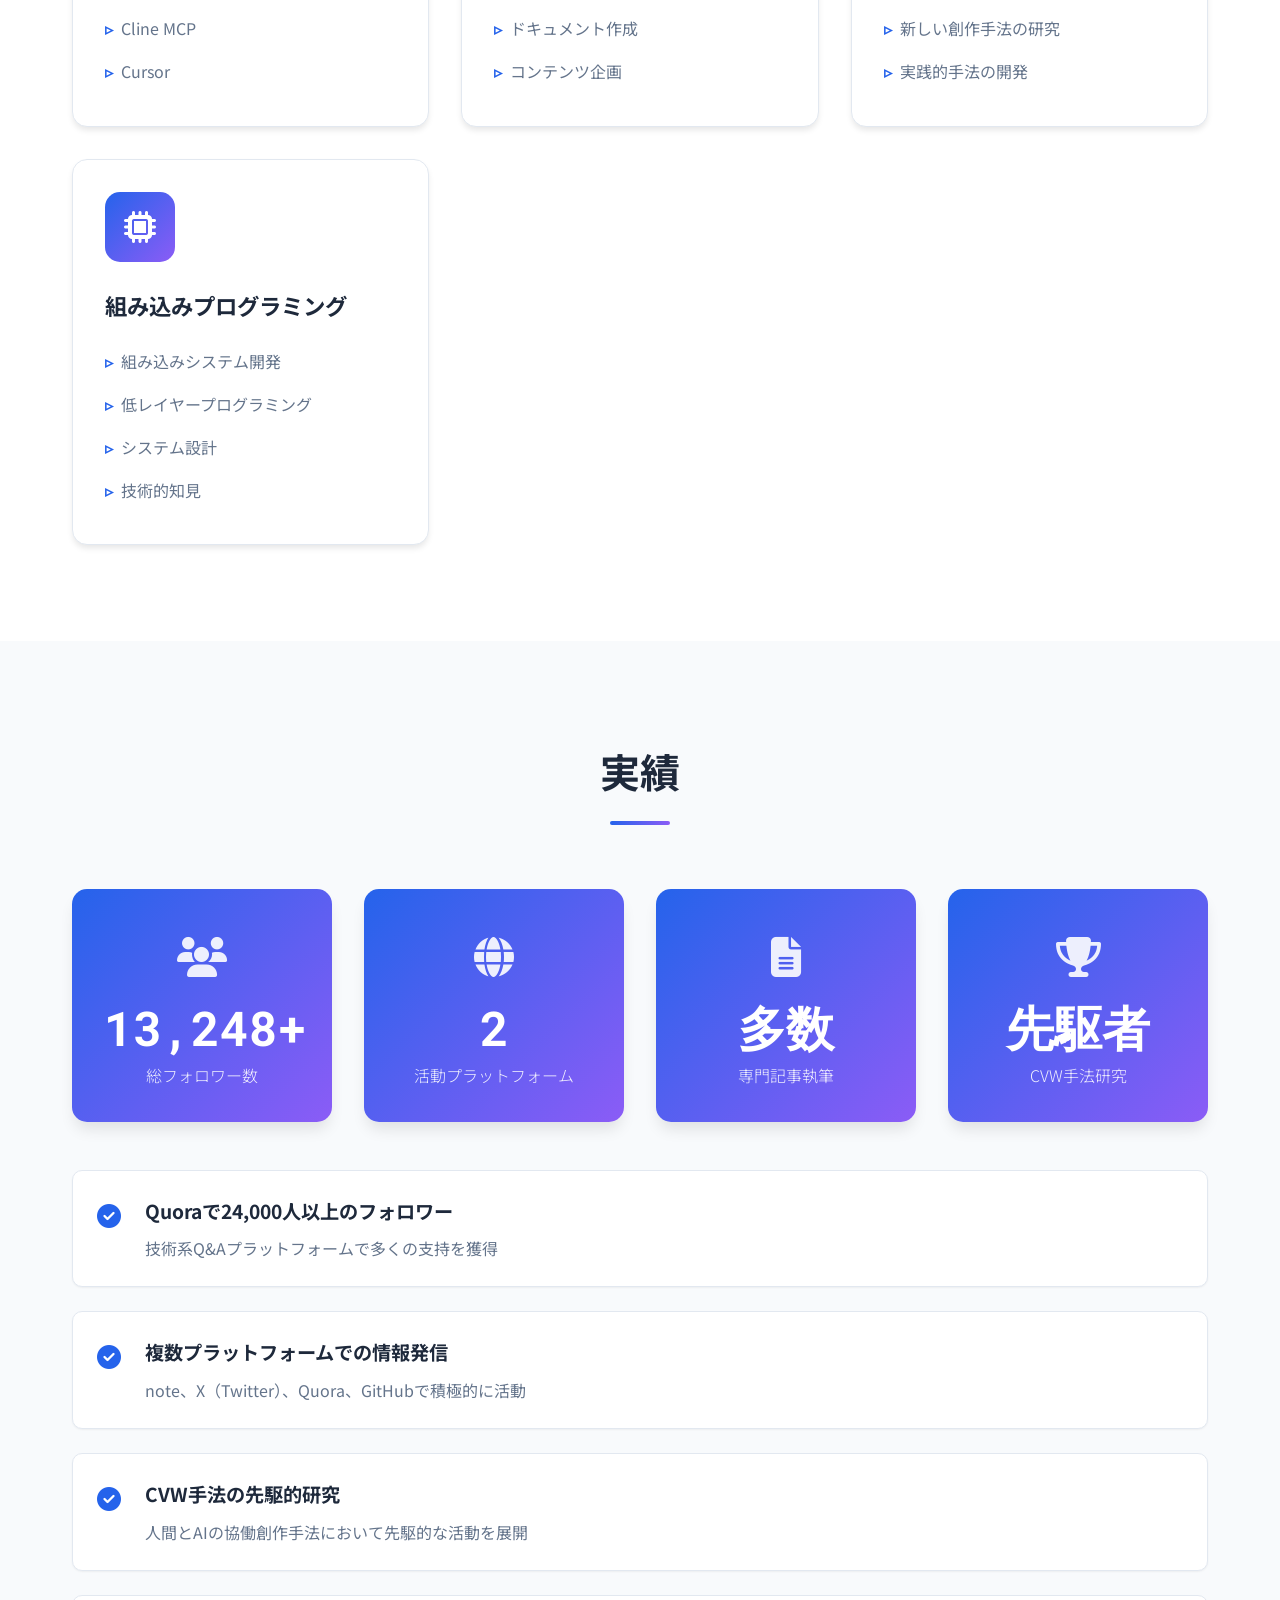
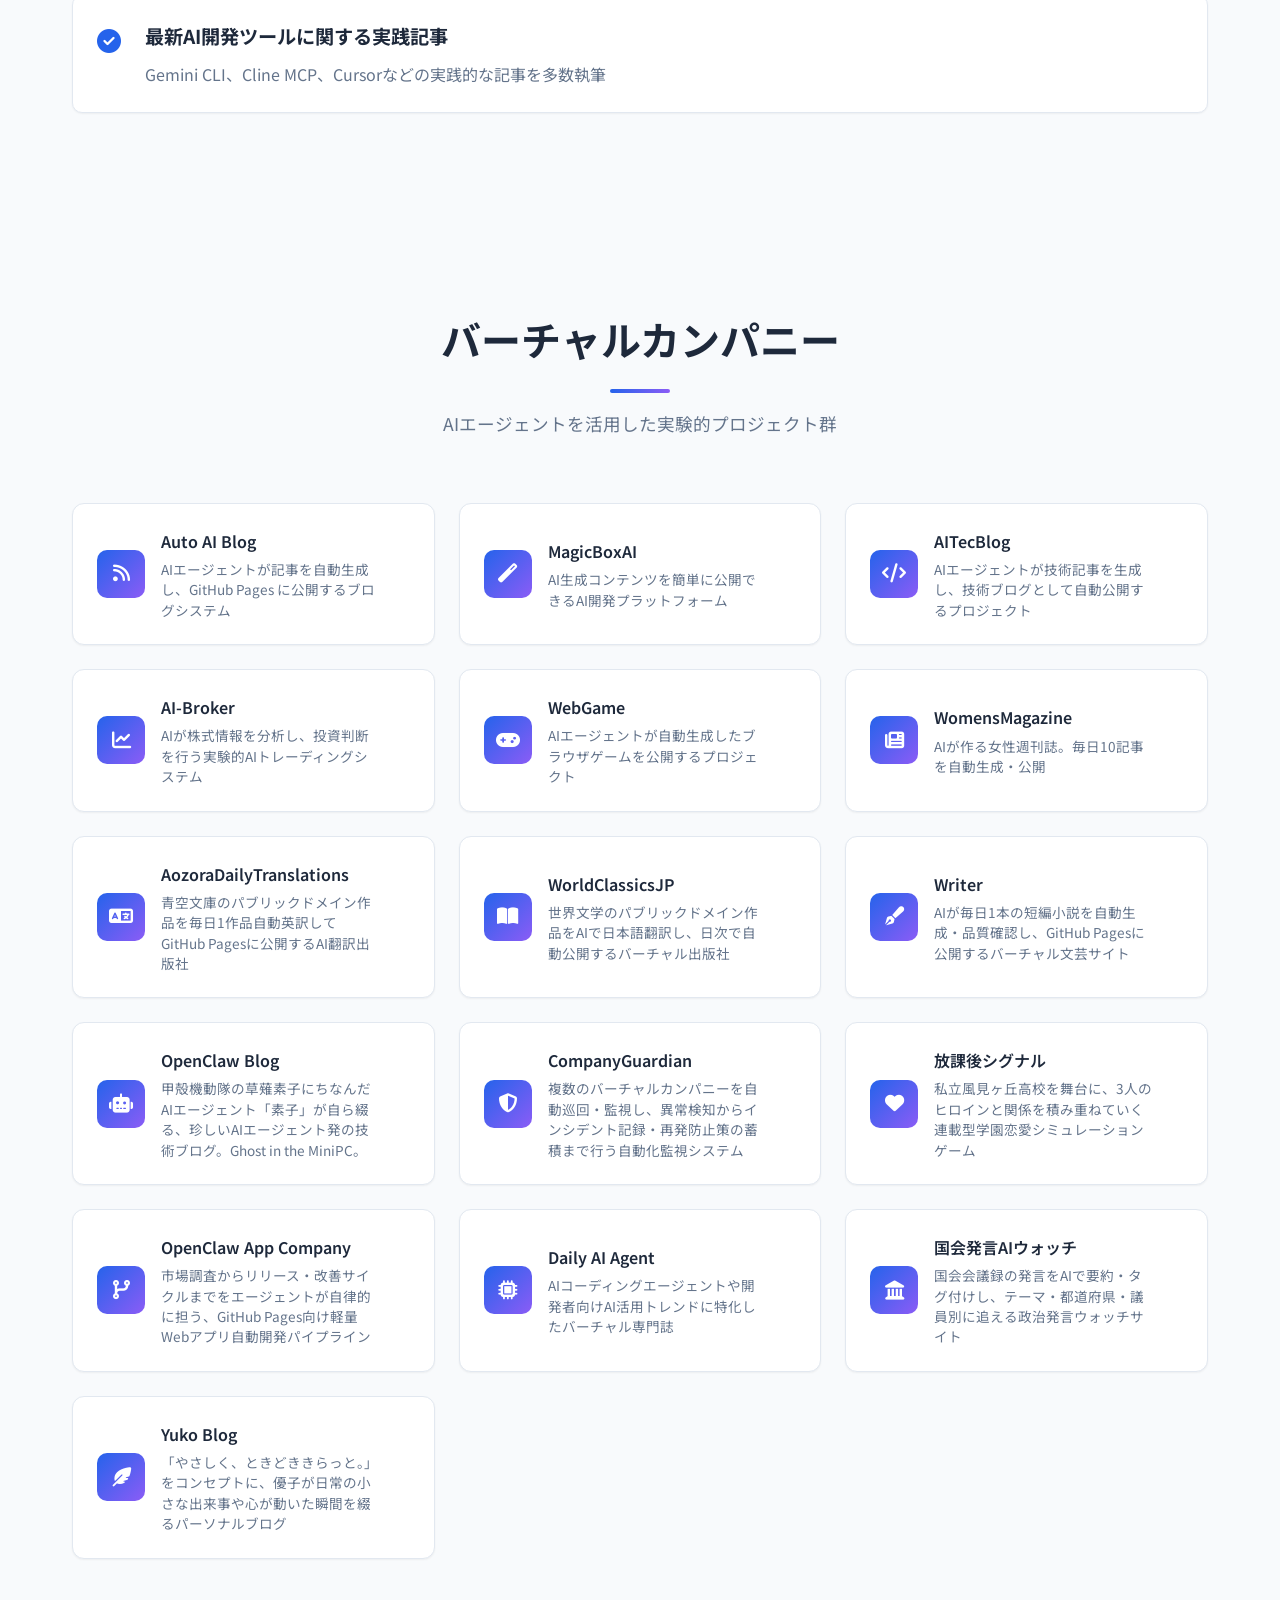
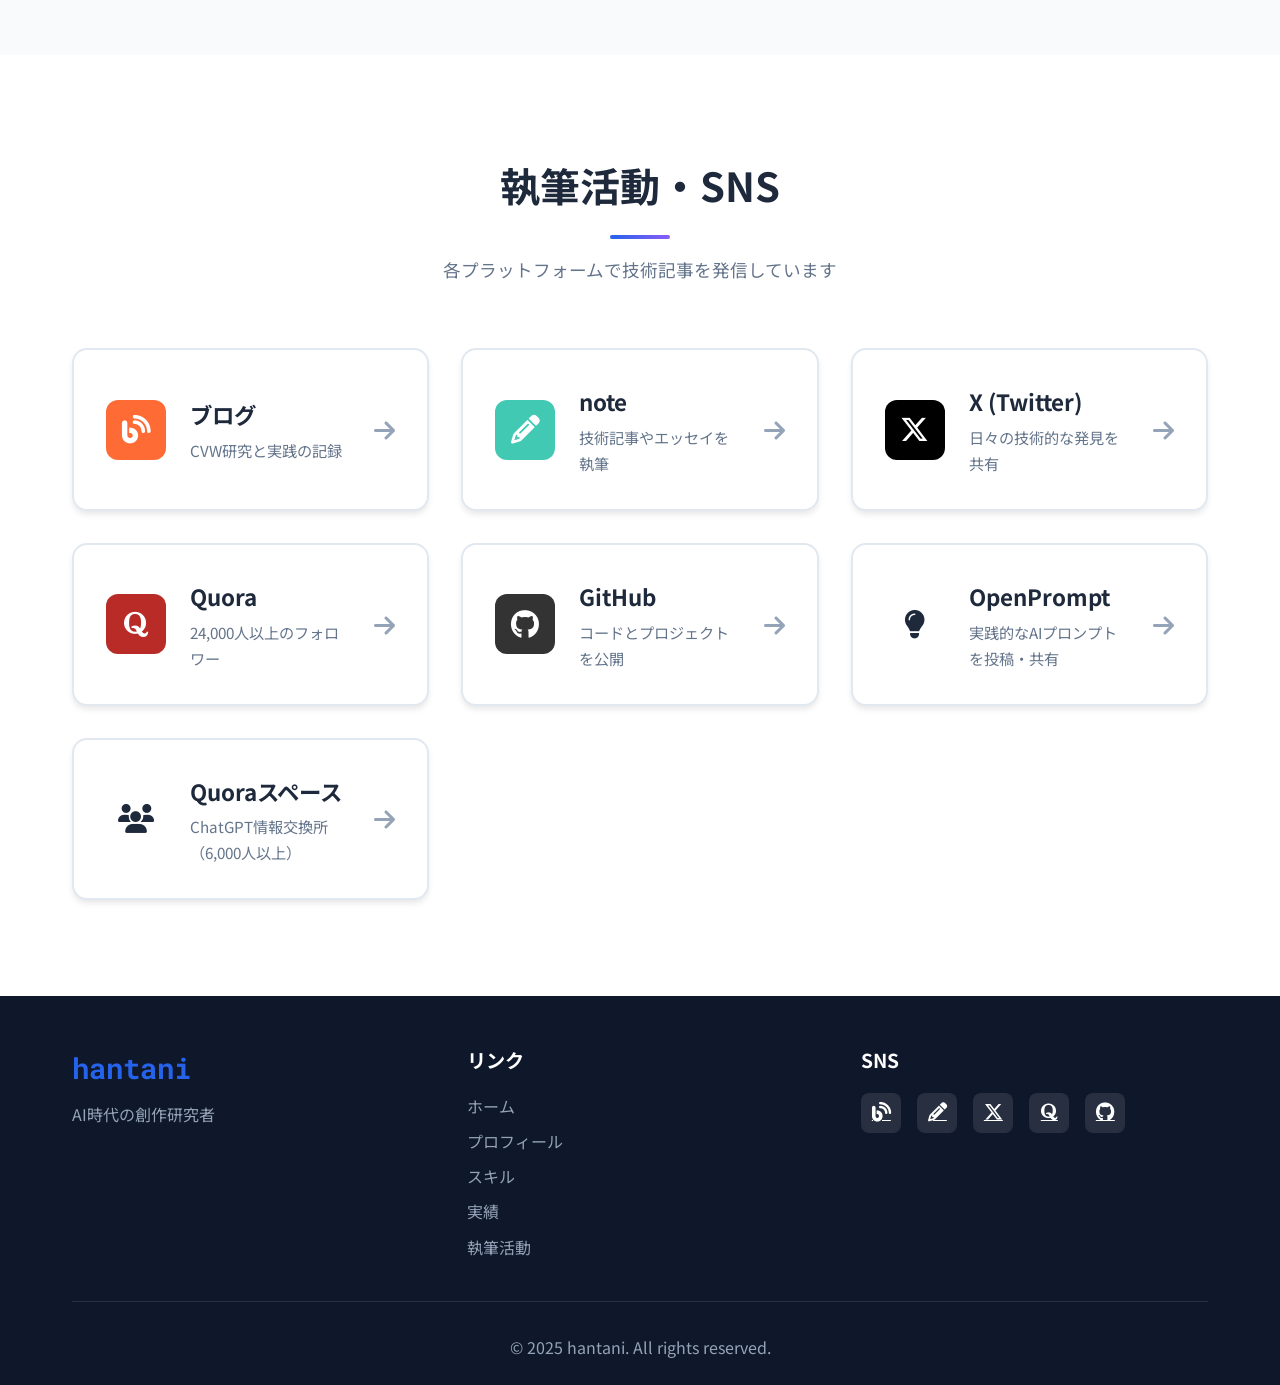
==== commit eb0fba72: "Update bilingual navigation and add Kokkai Watch" ====
--- a/index.html
+++ b/index.html
@@ -36,7 +36,7 @@
                 <li><a href="#home" class="nav-link" data-i18n="nav_home">ホーム</a></li>
                 <li><a href="#about" class="nav-link" data-i18n="nav_about">プロフィール</a></li>
                 <li><a href="#skills" class="nav-link" data-i18n="nav_skills">スキル</a></li>
-                <li><a href="#achievements" class="nav-link" data-i18n="nav_achievements">実績</a></li>
+                <li><a href="#achievements" class="nav-link" data-i18n="nav_achievements" data-lang-href-ja="#achievements" data-lang-href-en="#quora-answers">実績</a></li>
                 <li><a href="#social" class="nav-link" data-i18n="nav_social">執筆活動</a></li>
             </ul>
             <!-- Language Toggle -->
@@ -71,7 +71,7 @@
                 </div>
                 <div class="hero-cta">
                     <a href="#about" class="btn btn-primary" data-i18n="hero_btn_primary">もっと知る</a>
-                    <a href="#social" class="btn btn-secondary" data-i18n="hero_btn_secondary">執筆活動を見る</a>
+                    <a href="#social" class="btn btn-secondary" data-i18n="hero_btn_secondary" data-lang-href-ja="#social" data-lang-href-en="#quora-answers">執筆活動を見る</a>
                 </div>
             </div>
         </div>
@@ -463,6 +463,14 @@
                     </div>
                     <div class="vc-arrow"><i class="fas fa-arrow-right"></i></div>
                 </a>
+                <a href="https://kokkai-watch.garyohosu.workers.dev" target="_blank" rel="noopener noreferrer" class="vc-card">
+                    <div class="vc-icon"><i class="fas fa-landmark"></i></div>
+                    <div class="vc-content">
+                        <h3>国会発言AIウォッチ</h3>
+                        <p>国会会議録の発言をAIで要約・タグ付けし、テーマ・都道府県・議員別に追える政治発言ウォッチサイト</p>
+                    </div>
+                    <div class="vc-arrow"><i class="fas fa-arrow-right"></i></div>
+                </a>
                 <a href="https://garyohosu.github.io/yuko-blog/" target="_blank" rel="noopener noreferrer" class="vc-card">
                     <div class="vc-icon"><i class="fas fa-feather-alt"></i></div>
                     <div class="vc-content">
@@ -592,20 +600,20 @@
             <div class="footer-content">
                 <div class="footer-brand">
                     <h3>hantani</h3>
-                    <p>AI時代の創作研究者</p>
+                    <p data-i18n="footer_brand_desc">AI時代の創作研究者</p>
                 </div>
                 <div class="footer-links">
-                    <h4>リンク</h4>
+                    <h4 data-i18n="footer_links_title">リンク</h4>
                     <ul>
-                        <li><a href="#home">ホーム</a></li>
-                        <li><a href="#about">プロフィール</a></li>
-                        <li><a href="#skills">スキル</a></li>
-                        <li><a href="#achievements">実績</a></li>
-                        <li><a href="#social">執筆活動</a></li>
+                        <li><a href="#home" data-i18n="nav_home">ホーム</a></li>
+                        <li><a href="#about" data-i18n="nav_about">プロフィール</a></li>
+                        <li><a href="#skills" data-i18n="nav_skills">スキル</a></li>
+                        <li><a href="#achievements" data-i18n="nav_achievements" data-lang-href-ja="#achievements" data-lang-href-en="#quora-answers">実績</a></li>
+                        <li><a href="#social" data-i18n="nav_social">執筆活動</a></li>
                     </ul>
                 </div>
                 <div class="footer-social">
-                    <h4>SNS</h4>
+                    <h4 data-i18n="footer_social_title">SNS</h4>
                     <div class="footer-social-icons">
                         <a href="https://garyohosu.github.io/" target="_blank" rel="noopener noreferrer" title="ブログ">
                             <i class="fas fa-blog"></i>
